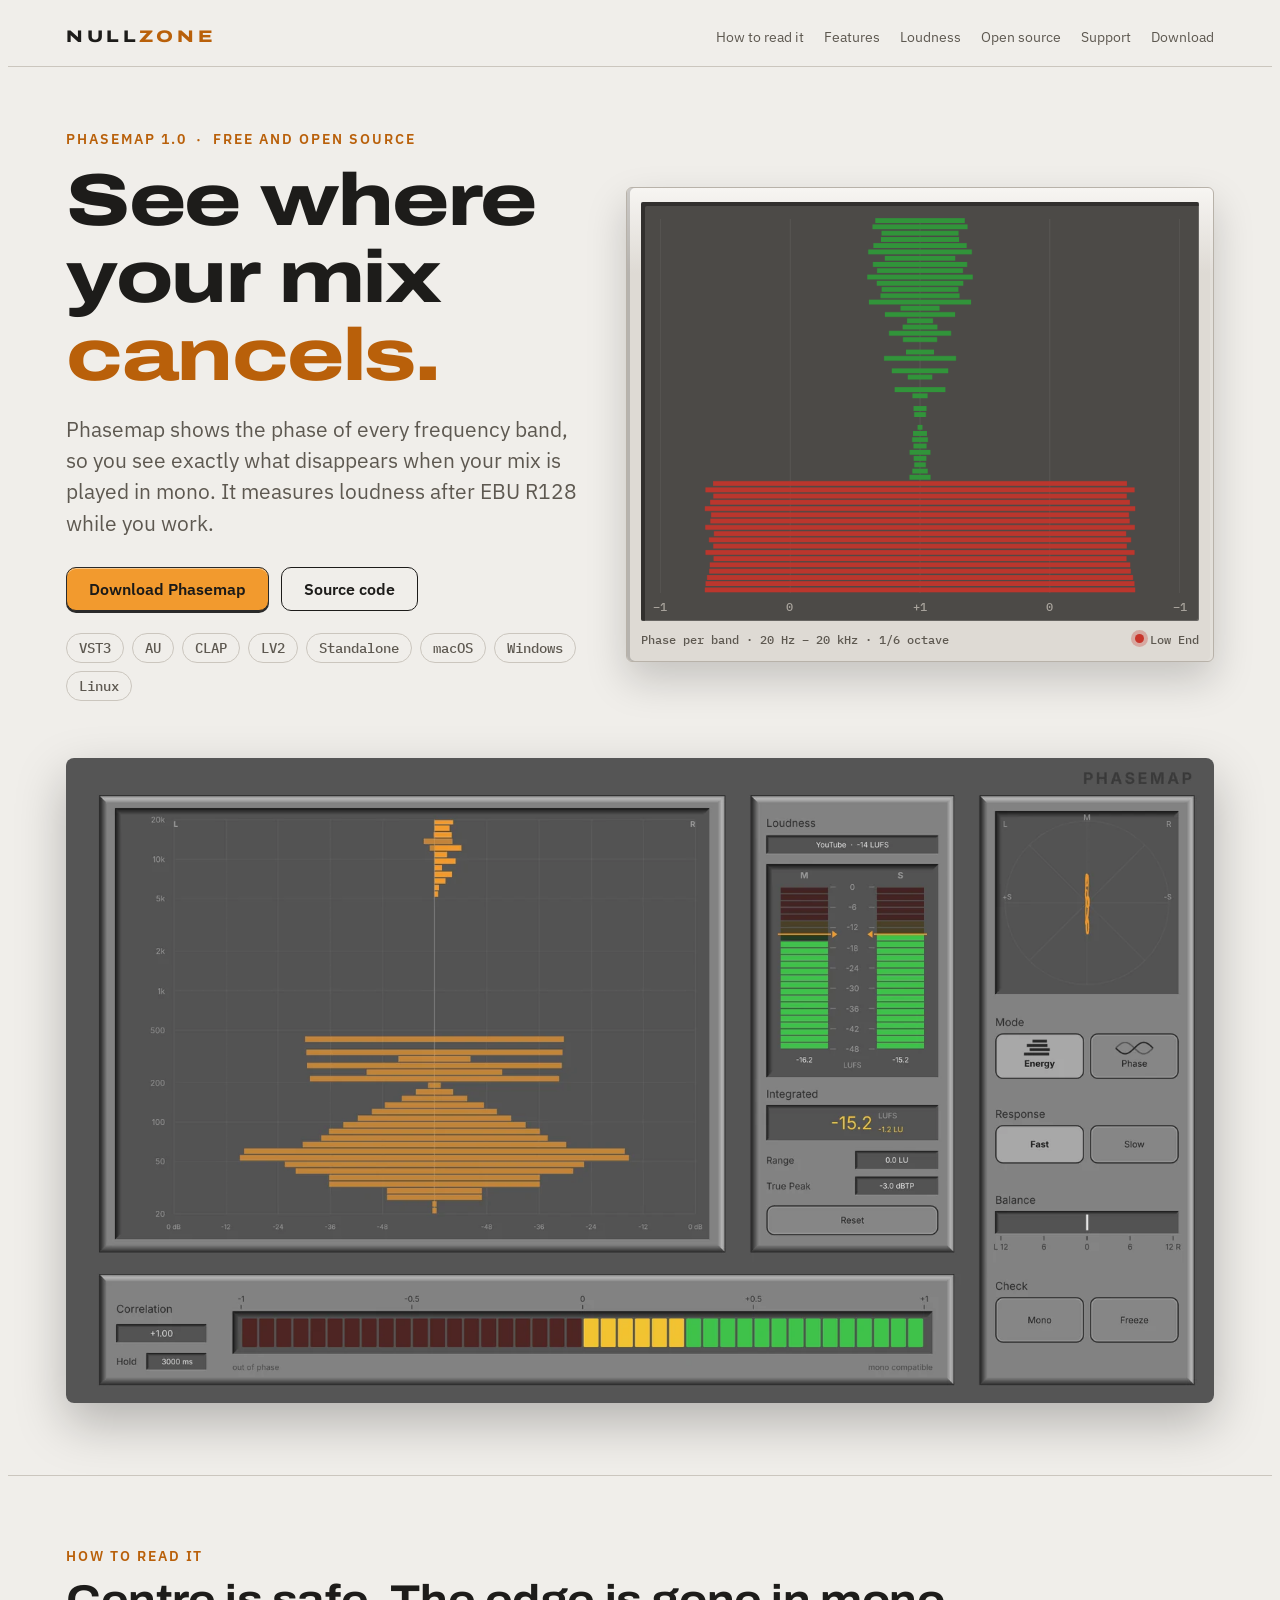
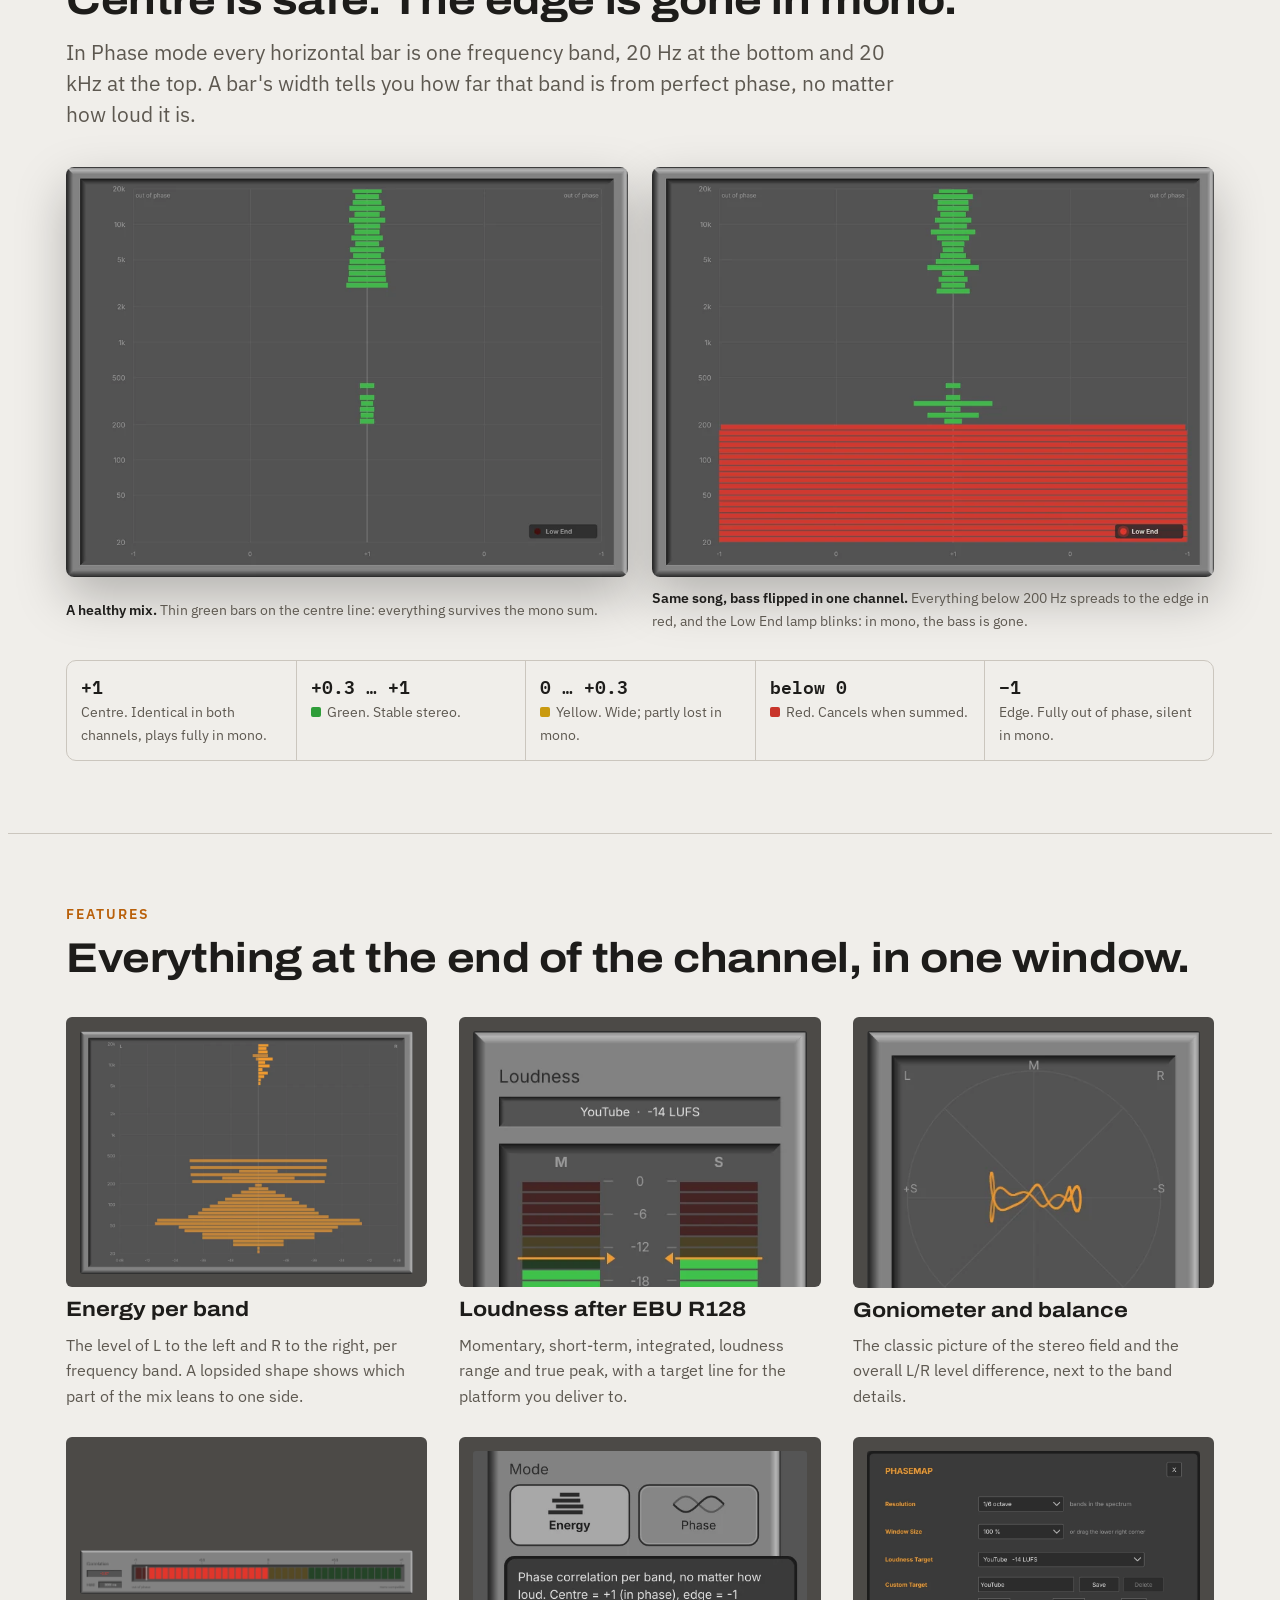
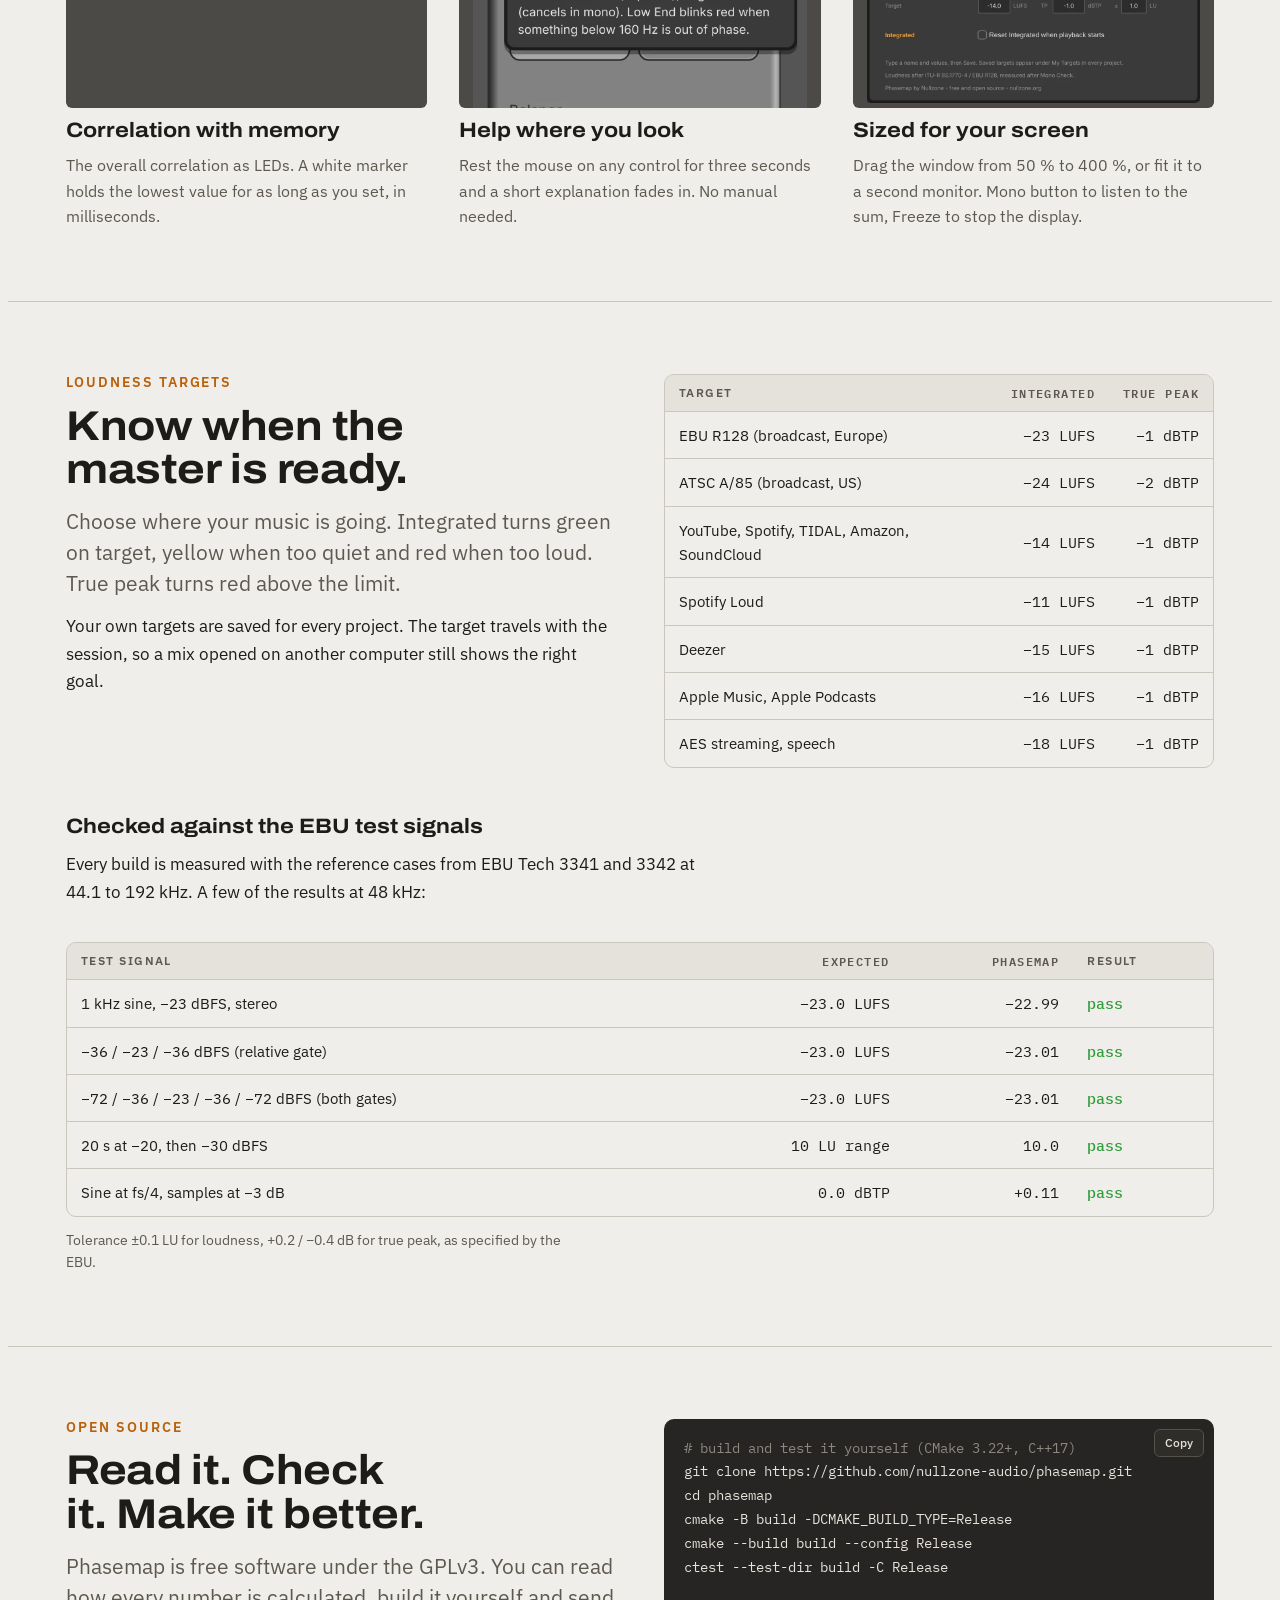
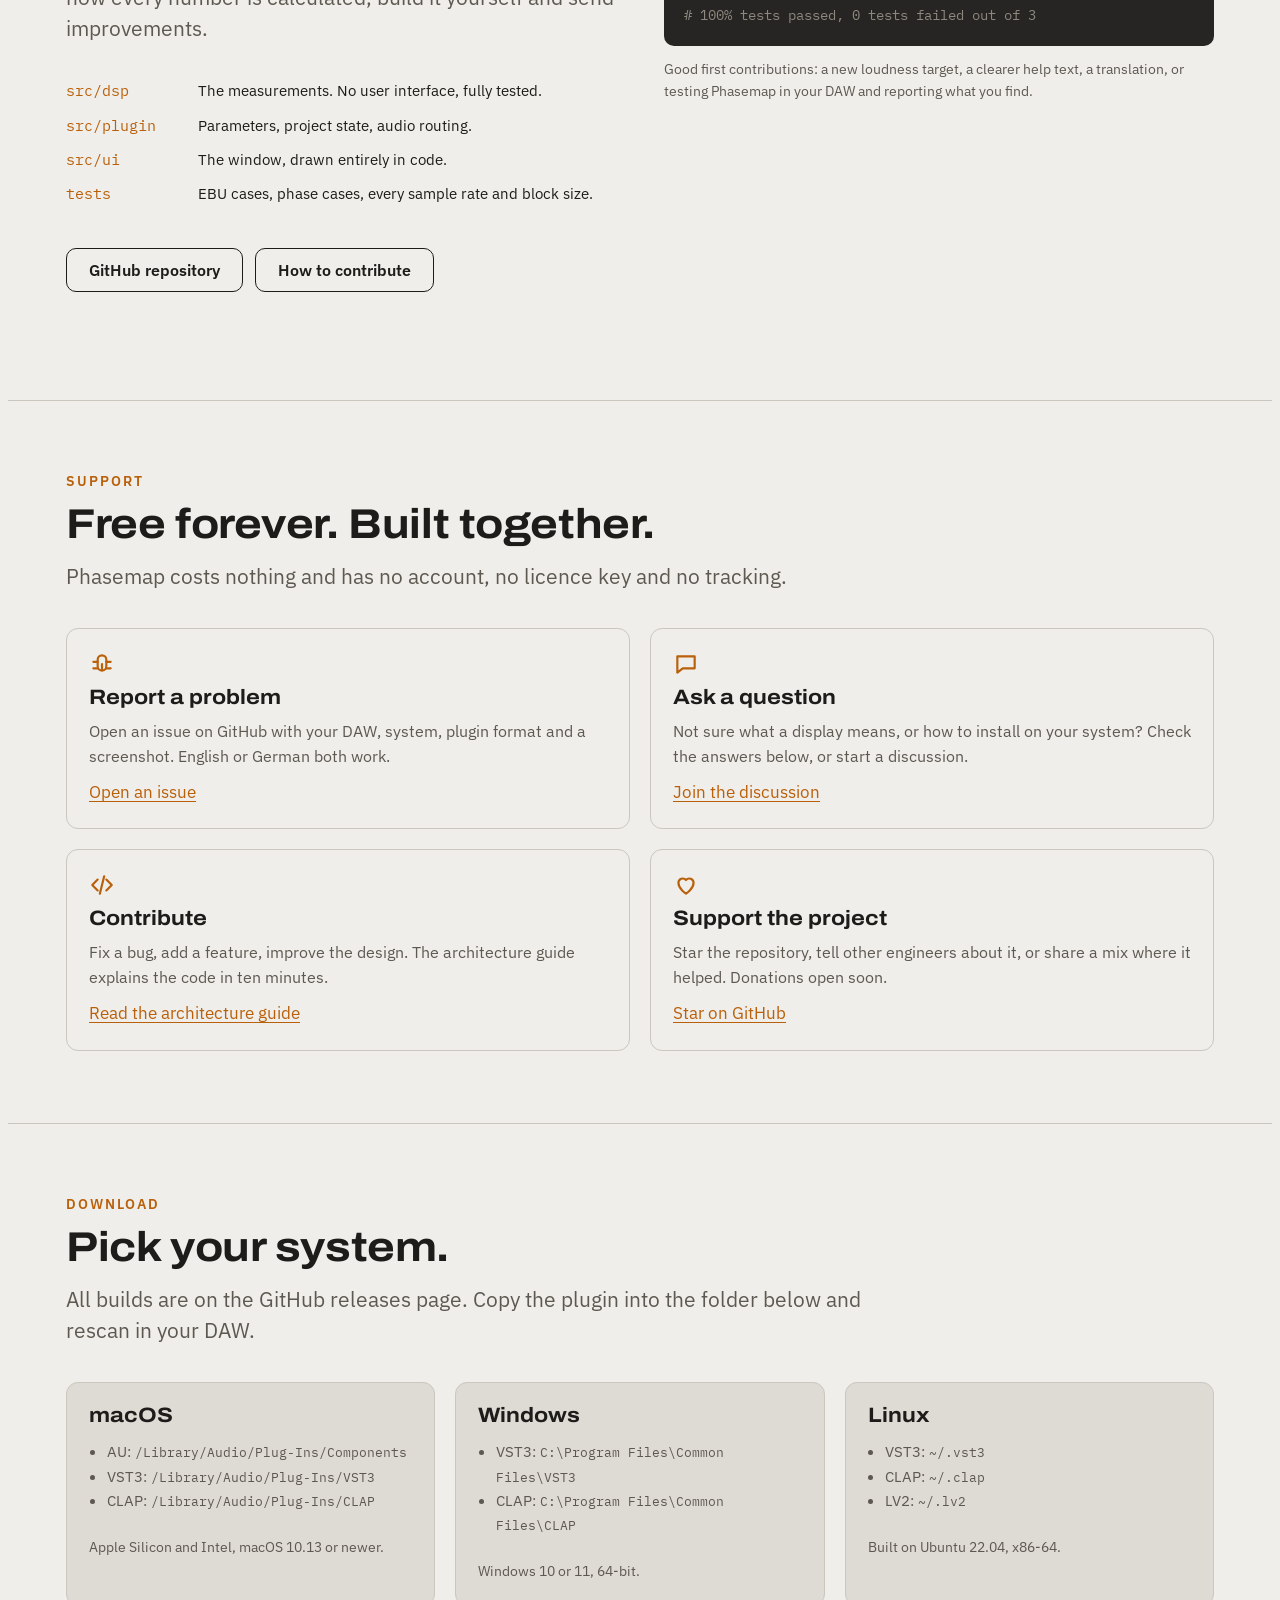
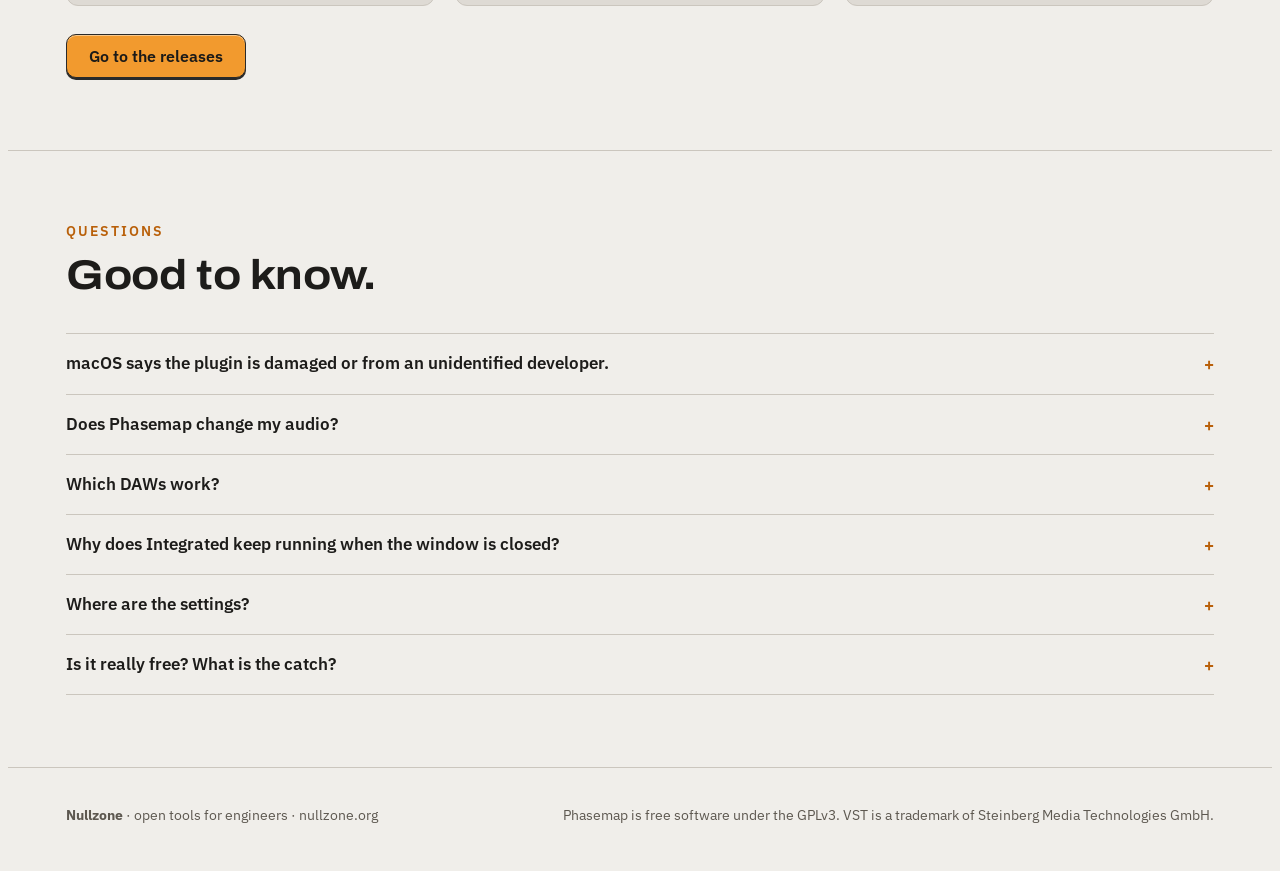
==== website/index.html @ c90d198e "Website, showcase images, docs Co-Authored-By: Claude Opus 5.5 <noreply@anthropic.com> Claude-Sessio" ====
<!doctype html>
<html lang="en">
<head>
<meta charset="utf-8">
<meta name="viewport" content="width=device-width, initial-scale=1, viewport-fit=cover">
<link rel="icon" href="images/favicon.svg" type="image/svg+xml">
<title>Nullzone Phasemap</title>
<meta name="claude:viewport-fit-sides" content="cover">
<meta name="description" content="Phasemap is a free, open-source stereo phase and loudness meter. See where your mix cancels in mono, frequency by frequency, and measure loudness after EBU R128.">
<link rel="preconnect" href="https://fonts.googleapis.com">
<link rel="preconnect" href="https://fonts.gstatic.com" crossorigin>
<link rel="stylesheet" href="https://fonts.googleapis.com/css2?family=Archivo:wdth,wght@112,500;112,700;125,800&family=IBM+Plex+Sans:wght@400;500;600&family=IBM+Plex+Mono:wght@400;500&display=swap">
<style>
/* Layout concept: a mixing-console strip. Grey hardware panels lit from the top right sit on a graphite
   desk; the orange of the meter is the only accent. Sections read like labelled console sections. */
:root {
  --desk: #f0eeea;          /* page */
  --panel: #dedad4;         /* raised surfaces */
  --panel-hi: #f7f5f2;
  --panel-lo: #b8b2a9;
  --inset: #4c4a47;         /* display glass */
  --ink: #1d1c1a;
  --muted: #5d5850;
  --line: #cbc6be;
  --accent: #b9600a;        /* meter orange, darkened for light backgrounds */
  --accent-soft: #f29a2e;
  --green: #2f9d39; --yellow: #c99a10; --red: #c8352b;
  --code-bg: #262523; --code-ink: #e7e2da;

  --display: "Archivo", "Helvetica Neue", Arial, sans-serif;
  --body: "IBM Plex Sans", "Helvetica Neue", Arial, sans-serif;
  --mono: "IBM Plex Mono", Menlo, Consolas, monospace;

  --step--1: 0.875rem; --step-0: 1.0625rem; --step-1: 1.3rem; --step-2: 1.75rem; --step-3: 2.6rem; --step-4: clamp(2.6rem, 6vw, 4.6rem);
  --gutter-l: max(16px, env(safe-area-inset-left, 0px));
  --gutter-r: max(16px, env(safe-area-inset-right, 0px));
}
@media (prefers-color-scheme: dark) { :root:not([data-theme="light"]) {
  --desk: #232220; --panel: #34322f; --panel-hi: #4a4743; --panel-lo: #1b1a18; --inset: #4f4d4a;
  --ink: #ece8e2; --muted: #a8a197; --line: #3f3c38; --accent: #f29a2e; --accent-soft: #f29a2e;
  --green: #3fc24a; --yellow: #f2c230; --red: #e0362c; --code-bg: #171615; --code-ink: #e7e2da;
  color-scheme: dark } }
:root[data-theme="dark"] {
  --desk: #232220; --panel: #34322f; --panel-hi: #4a4743; --panel-lo: #1b1a18; --inset: #4f4d4a;
  --ink: #ece8e2; --muted: #a8a197; --line: #3f3c38; --accent: #f29a2e; --accent-soft: #f29a2e;
  --green: #3fc24a; --yellow: #f2c230; --red: #e0362c; --code-bg: #171615; --code-ink: #e7e2da;
  color-scheme: dark }

* { box-sizing: border-box; }
body { background: var(--desk); color: var(--ink); font: 400 var(--step-0)/1.6 var(--body); }
img { max-width: 100%; height: auto; display: block; }
a { color: var(--accent); text-underline-offset: 3px; }
a:focus-visible, button:focus-visible { outline: 2px solid var(--accent-soft); outline-offset: 3px; border-radius: 4px; }
h1, h2, h3 { font-family: var(--display); text-wrap: balance; margin: 0; line-height: 1.05; }
h2 { font-size: var(--step-3); font-variation-settings: "wdth" 112; font-weight: 700; letter-spacing: -0.01em; }
h3 { font-size: var(--step-1); font-weight: 700; font-variation-settings: "wdth" 112; }
p { margin: 0; max-width: 65ch; }
code, pre, .mono { font-family: var(--mono); }
.wrap { max-width: 1180px; margin: 0 auto; padding-left: var(--gutter-l); padding-right: var(--gutter-r); }
.eyebrow { font: 600 var(--step--1)/1.2 var(--body); letter-spacing: 0.14em; text-transform: uppercase; color: var(--accent); }
.lede { font-size: var(--step-1); line-height: 1.5; color: var(--muted); }

/* header */
.top { border-bottom: 1px solid var(--line); }
.top .wrap { display: flex; align-items: center; gap: 24px; padding-block: 18px; flex-wrap: wrap; }
.logo { font: 800 1.05rem/1 var(--display); font-variation-settings: "wdth" 125; letter-spacing: 0.22em; color: var(--ink); text-decoration: none; }
.logo b { color: var(--accent); font-weight: 800; }
.nav { display: flex; gap: 20px; flex-wrap: wrap; margin-left: auto; font-size: var(--step--1); }
.nav a { color: var(--muted); text-decoration: none; }
.nav a:hover { color: var(--ink); }

/* hero */
.hero .intro { display: grid; grid-template-columns: minmax(0, 1fr) minmax(0, 1.15fr); gap: 48px; align-items: center; padding-block: 64px 40px; }
.hero h1 { font-size: var(--step-4); font-weight: 800; font-variation-settings: "wdth" 125; letter-spacing: -0.02em; margin: 14px 0 20px; }
.hero h1 em { font-style: normal; color: var(--accent); }
.actions { display: flex; gap: 12px; flex-wrap: wrap; margin-top: 28px; }
.btn { display: inline-flex; align-items: center; gap: 8px; padding: 13px 22px; border-radius: 10px; font: 600 1rem/1 var(--body); text-decoration: none; border: 1.5px solid var(--ink); color: var(--ink); background: transparent; cursor: pointer; }
.btn.primary { background: var(--accent-soft); border-color: #2a2a2a; color: #1b1a18;
  box-shadow: inset 0 1px 0 rgba(255,255,255,.45), 0 2px 0 #2a2a2a; }
.btn:hover { transform: translateY(-1px); }
.chips { display: flex; flex-wrap: wrap; gap: 8px; margin-top: 22px; padding: 0; list-style: none; }
.chips li { font: 500 var(--step--1)/1 var(--mono); border: 1px solid var(--line); border-radius: 999px; padding: 7px 12px; color: var(--muted); }

/* the instrument: hardware panel with an inset display (same look as the plugin) */
.panel { background: linear-gradient(180deg, var(--panel-hi), var(--panel) 18%); border: 1px solid var(--panel-lo); border-radius: 6px; padding: 14px;
  box-shadow: inset -3px 0 0 rgba(255,255,255,.12), inset 3px 0 0 rgba(0,0,0,.18), 0 18px 40px rgba(0,0,0,.18); }
.display { background: var(--inset); border-radius: 2px; box-shadow: inset 4px 4px 0 rgba(0,0,0,.35), inset -1px -1px 0 rgba(255,255,255,.15); position: relative; }
#phasefield { width: 100%; aspect-ratio: 4 / 3; display: block; }
.display .legend { position: absolute; left: 12px; right: 12px; bottom: 8px; display: flex; justify-content: space-between; font: 500 0.72rem/1 var(--mono); color: #a7a29b; }
.panel-caption { display: flex; justify-content: space-between; gap: 12px; margin-top: 10px; font: 500 0.78rem/1.3 var(--mono); color: var(--muted); flex-wrap: wrap; }
.lamp { display: inline-flex; align-items: center; gap: 6px; }
.lamp i { width: 9px; height: 9px; border-radius: 50%; background: #5a2622; display: inline-block; }
.lamp.on i { background: var(--red); box-shadow: 0 0 0 4px color-mix(in srgb, var(--red) 30%, transparent); }

/* sections */
section { padding-block: 72px; border-top: 1px solid var(--line); }
.section-head { display: grid; gap: 14px; margin-bottom: 36px; }
.shot { border-radius: 8px; box-shadow: 0 20px 50px rgba(0,0,0,.25); }
.fullshot { padding-bottom: 72px; }

.compare { display: grid; grid-template-columns: repeat(2, minmax(0, 1fr)); gap: 24px; }
.compare figure { margin: 0; display: grid; gap: 10px; }
figcaption { font-size: var(--step--1); color: var(--muted); }
figcaption b { color: var(--ink); font-weight: 600; }
.scale { display: grid; grid-template-columns: repeat(5, minmax(0, 1fr)); margin-top: 28px; border: 1px solid var(--line); border-radius: 10px; overflow: hidden; }
.scale div { padding: 14px; font-size: var(--step--1); color: var(--muted); border-left: 1px solid var(--line); min-width: 0; }
.scale div:first-child { border-left: none; }
.scale b { display: block; font: 600 1.15rem/1.2 var(--mono); color: var(--ink); margin-bottom: 4px; }
.sw { display: inline-block; width: 10px; height: 10px; border-radius: 2px; margin-right: 6px; vertical-align: 0; }

.features { display: grid; grid-template-columns: repeat(3, minmax(0, 1fr)); gap: 28px 32px; }
.feature { display: grid; gap: 12px; align-content: start; min-width: 0; }
.feature .media { background: var(--inset); border-radius: 6px; display: grid; place-items: center; padding: 14px; aspect-ratio: 4 / 3; overflow: hidden; }
.feature .media img { max-height: 100%; width: auto; border-radius: 3px; }
.feature p { color: var(--muted); font-size: 0.98rem; }

.split { display: grid; grid-template-columns: minmax(0, 1fr) minmax(0, 1fr); gap: 48px; align-items: start; }
.table-wrap { overflow-x: auto; border: 1px solid var(--line); border-radius: 10px; }
table { width: 100%; border-collapse: collapse; font-size: 0.95rem; }
th, td { text-align: left; padding: 11px 14px; border-top: 1px solid var(--line); }
td.num, th.num { white-space: nowrap; }
thead th { border-top: none; font: 600 0.75rem/1.2 var(--body); letter-spacing: 0.12em; text-transform: uppercase; color: var(--muted); background: color-mix(in srgb, var(--panel) 60%, transparent); }
td.num, th.num { text-align: right; font-family: var(--mono); font-variant-numeric: tabular-nums; }
.pass { color: var(--green); font-family: var(--mono); font-weight: 500; }
.note { font-size: var(--step--1); color: var(--muted); margin-top: 12px; }

pre.code { background: var(--code-bg); color: var(--code-ink); border-radius: 10px; padding: 18px 20px; overflow-x: auto; font-size: 0.88rem; line-height: 1.7; margin: 0; }
pre.code .c { color: #8d877e; }
.codeblock { position: relative; }
.copy { position: absolute; top: 10px; right: 10px; font: 500 0.75rem/1 var(--body); padding: 7px 10px; border-radius: 6px; border: 1px solid #55514b; background: #2f2d2a; color: #e7e2da; cursor: pointer; }
.tree { display: grid; gap: 10px; margin-top: 20px; }
.tree div { display: grid; grid-template-columns: 7.5rem minmax(0, 1fr); gap: 12px; font-size: 0.95rem; }
.tree code { color: var(--accent); }

.cards { display: grid; grid-template-columns: repeat(2, minmax(0, 1fr)); gap: 20px; }
.card { border: 1px solid var(--line); border-radius: 12px; padding: 22px; display: grid; gap: 10px; align-content: start; min-width: 0; }
.card p { color: var(--muted); font-size: 0.98rem; }
.card svg { width: 26px; height: 26px; stroke: var(--accent); fill: none; stroke-width: 2; stroke-linecap: round; stroke-linejoin: round; }

.downloads { display: grid; grid-template-columns: repeat(3, minmax(0, 1fr)); gap: 20px; }
.os { background: var(--panel); border: 1px solid var(--line); border-radius: 12px; padding: 22px; display: grid; gap: 12px; align-content: start; min-width: 0; }
.os ul { margin: 0; padding-left: 1.1rem; color: var(--muted); font-size: 0.95rem; }
.os code { font-size: 0.82rem; overflow-wrap: anywhere; }

details { border-top: 1px solid var(--line); padding-block: 16px; }
details:last-of-type { border-bottom: 1px solid var(--line); }
summary { cursor: pointer; font-weight: 600; list-style: none; display: flex; justify-content: space-between; gap: 16px; }
summary::after { content: "+"; font-family: var(--mono); color: var(--accent); }
details[open] summary::after { content: "–"; }
details p, details .codeblock { margin-top: 12px; color: var(--muted); }

footer { border-top: 1px solid var(--line); padding-block: 36px; font-size: var(--step--1); color: var(--muted); }
footer .wrap { display: flex; gap: 24px; flex-wrap: wrap; justify-content: space-between; }

@media (max-width: 900px) {
  .hero .intro, .split { grid-template-columns: minmax(0, 1fr); }
  .features, .downloads { grid-template-columns: minmax(0, 1fr); }
  .compare, .cards { grid-template-columns: minmax(0, 1fr); }
  .scale { grid-template-columns: repeat(2, minmax(0, 1fr)); }
  .scale div { border-left: none; border-top: 1px solid var(--line); }
  .nav { margin-left: 0; }
}
@media (prefers-reduced-motion: reduce) { .btn:hover { transform: none; } }
</style>

<header class="top">
  <div class="wrap">
    <a class="logo" href="#top">NULL<b>ZONE</b></a>
    <nav class="nav" aria-label="Main">
      <a href="#read">How to read it</a>
      <a href="#features">Features</a>
      <a href="#loudness">Loudness</a>
      <a href="#open-source">Open source</a>
      <a href="#support">Support</a>
      <a href="#download">Download</a>
    </nav>
  </div>
</header>

<main id="top">
  <div class="hero">
    <div class="wrap intro">
      <div>
        <div class="eyebrow">Phasemap 1.0 &nbsp;·&nbsp; free and open source</div>
        <h1>See where your mix <em>cancels.</em></h1>
        <p class="lede">Phasemap shows the phase of every frequency band, so you see exactly what disappears when your mix is played in mono. It measures loudness after EBU R128 while you work.</p>
        <div class="actions">
          <a class="btn primary" href="#download">Download Phasemap</a>
          <a class="btn" href="https://github.com/nullzone-audio/phasemap" target="_blank" rel="noopener">Source code</a>
        </div>
        <ul class="chips" aria-label="Formats and systems">
          <li>VST3</li><li>AU</li><li>CLAP</li><li>LV2</li><li>Standalone</li><li>macOS</li><li>Windows</li><li>Linux</li>
        </ul>
      </div>

      <div class="panel" aria-label="Animated example of the phase display">
        <div class="display">
          <canvas id="phasefield" width="800" height="600" role="img" aria-label="Frequency bands from 20 Hz to 20 kHz. Most are green and in phase; the low end now and then turns red when it cancels."></canvas>
          <div class="legend" aria-hidden="true"><span>−1</span><span>0</span><span>+1</span><span>0</span><span>−1</span></div>
        </div>
        <div class="panel-caption">
          <span>Phase per band · 20 Hz – 20 kHz · 1/6 octave</span>
          <span class="lamp" id="lamp"><i></i>Low End</span>
        </div>
      </div>
    </div>
    <div class="wrap fullshot">
      <img class="shot" src="images/phasemap-energy.webp" width="1600" height="900" alt="The Phasemap window: spectrum display, loudness column, correlation meter, goniometer and switches.">
    </div>
  </div>

  <section id="read">
    <div class="wrap">
      <div class="section-head">
        <div class="eyebrow">How to read it</div>
        <h2>Centre is safe. The edge is gone in mono.</h2>
        <p class="lede">In Phase mode every horizontal bar is one frequency band, 20 Hz at the bottom and 20 kHz at the top. A bar's width tells you how far that band is from perfect phase, no matter how loud it is.</p>
      </div>
      <div class="compare">
        <figure>
          <img class="shot" src="images/phase-clean.webp" width="900" height="658" alt="Phase display of a clean mix: thin green bars along the centre line.">
          <figcaption><b>A healthy mix.</b> Thin green bars on the centre line: everything survives the mono sum.</figcaption>
        </figure>
        <figure>
          <img class="shot" src="images/phase-problem.webp" width="900" height="658" alt="Phase display with wide red bars below 200 Hz and the Low End lamp lit.">
          <figcaption><b>Same song, bass flipped in one channel.</b> Everything below 200 Hz spreads to the edge in red, and the Low End lamp blinks: in mono, the bass is gone.</figcaption>
        </figure>
      </div>
      <div class="scale" role="list" aria-label="What the bar width means">
        <div role="listitem"><b>+1</b>Centre. Identical in both channels, plays fully in mono.</div>
        <div role="listitem"><b>+0.3 … +1</b><span class="sw" style="background:var(--green)"></span>Green. Stable stereo.</div>
        <div role="listitem"><b>0 … +0.3</b><span class="sw" style="background:var(--yellow)"></span>Yellow. Wide; partly lost in mono.</div>
        <div role="listitem"><b>below 0</b><span class="sw" style="background:var(--red)"></span>Red. Cancels when summed.</div>
        <div role="listitem"><b>−1</b>Edge. Fully out of phase, silent in mono.</div>
      </div>
    </div>
  </section>

  <section id="features">
    <div class="wrap">
      <div class="section-head">
        <div class="eyebrow">Features</div>
        <h2>Everything at the end of the channel, in one window.</h2>
      </div>
      <div class="features">
        <div class="feature">
          <div class="media"><img src="images/energy-spectrum.webp" width="900" height="658" alt="Energy mode: orange bars to the left and right of the centre per band."></div>
          <h3>Energy per band</h3>
          <p>The level of L to the left and R to the right, per frequency band. A lopsided shape shows which part of the mix leans to one side.</p>
        </div>
        <div class="feature">
          <div class="media"><img src="images/loudness.webp" width="426" height="957" alt="Loudness column with Momentary and Short-term bars, Integrated, Range and True Peak."></div>
          <h3>Loudness after EBU R128</h3>
          <p>Momentary, short-term, integrated, loudness range and true peak, with a target line for the platform you deliver to.</p>
        </div>
        <div class="feature">
          <div class="media"><img src="images/goniometer.webp" width="450" height="439" alt="Goniometer showing a wide horizontal trace when the bass is out of phase."></div>
          <h3>Goniometer and balance</h3>
          <p>The classic picture of the stereo field and the overall L/R level difference, next to the band details.</p>
        </div>
        <div class="feature">
          <div class="media"><img src="images/correlation.webp" width="1400" height="182" alt="Correlation meter as a row of LEDs with a white marker at the lowest value."></div>
          <h3>Correlation with memory</h3>
          <p>The overall correlation as LEDs. A white marker holds the lowest value for as long as you set, in milliseconds.</p>
        </div>
        <div class="feature">
          <div class="media"><img src="images/hover-tip.webp" width="513" height="412" alt="An explanation box below the Phase button."></div>
          <h3>Help where you look</h3>
          <p>Rest the mouse on any control for three seconds and a short explanation fades in. No manual needed.</p>
        </div>
        <div class="feature">
          <div class="media"><img src="images/settings.webp" width="990" height="750" alt="Settings panel with resolution, window size and loudness targets."></div>
          <h3>Sized for your screen</h3>
          <p>Drag the window from 50 % to 400 %, or fit it to a second monitor. Mono button to listen to the sum, Freeze to stop the display.</p>
        </div>
      </div>
    </div>
  </section>

  <section id="loudness">
    <div class="wrap split">
      <div class="section-head">
        <div class="eyebrow">Loudness targets</div>
        <h2>Know when the master is ready.</h2>
        <p class="lede">Choose where your music is going. Integrated turns green on target, yellow when too quiet and red when too loud. True peak turns red above the limit.</p>
        <p>Your own targets are saved for every project. The target travels with the session, so a mix opened on another computer still shows the right goal.</p>
      </div>
      <div class="table-wrap">
        <table>
          <thead><tr><th>Target</th><th class="num">Integrated</th><th class="num">True peak</th></tr></thead>
          <tbody>
            <tr><td>EBU R128 (broadcast, Europe)</td><td class="num">−23 LUFS</td><td class="num">−1 dBTP</td></tr>
            <tr><td>ATSC A/85 (broadcast, US)</td><td class="num">−24 LUFS</td><td class="num">−2 dBTP</td></tr>
            <tr><td>YouTube, Spotify, TIDAL, Amazon, SoundCloud</td><td class="num">−14 LUFS</td><td class="num">−1 dBTP</td></tr>
            <tr><td>Spotify Loud</td><td class="num">−11 LUFS</td><td class="num">−1 dBTP</td></tr>
            <tr><td>Deezer</td><td class="num">−15 LUFS</td><td class="num">−1 dBTP</td></tr>
            <tr><td>Apple Music, Apple Podcasts</td><td class="num">−16 LUFS</td><td class="num">−1 dBTP</td></tr>
            <tr><td>AES streaming, speech</td><td class="num">−18 LUFS</td><td class="num">−1 dBTP</td></tr>
          </tbody>
        </table>
      </div>
    </div>

    <div class="wrap" style="margin-top:48px">
      <div class="section-head">
        <h3>Checked against the EBU test signals</h3>
        <p>Every build is measured with the reference cases from EBU Tech 3341 and 3342 at 44.1 to 192 kHz. A few of the results at 48 kHz:</p>
      </div>
      <div class="table-wrap">
        <table>
          <thead><tr><th>Test signal</th><th class="num">Expected</th><th class="num">Phasemap</th><th>Result</th></tr></thead>
          <tbody>
            <tr><td>1 kHz sine, −23 dBFS, stereo</td><td class="num">−23.0 LUFS</td><td class="num">−22.99</td><td class="pass">pass</td></tr>
            <tr><td>−36 / −23 / −36 dBFS (relative gate)</td><td class="num">−23.0 LUFS</td><td class="num">−23.01</td><td class="pass">pass</td></tr>
            <tr><td>−72 / −36 / −23 / −36 / −72 dBFS (both gates)</td><td class="num">−23.0 LUFS</td><td class="num">−23.01</td><td class="pass">pass</td></tr>
            <tr><td>20 s at −20, then −30 dBFS</td><td class="num">10 LU range</td><td class="num">10.0</td><td class="pass">pass</td></tr>
            <tr><td>Sine at fs/4, samples at −3 dB</td><td class="num">0.0 dBTP</td><td class="num">+0.11</td><td class="pass">pass</td></tr>
          </tbody>
        </table>
      </div>
      <p class="note">Tolerance ±0.1 LU for loudness, +0.2 / −0.4 dB for true peak, as specified by the EBU.</p>
    </div>
  </section>

  <section id="open-source">
    <div class="wrap split">
      <div class="section-head">
        <div class="eyebrow">Open source</div>
        <h2>Read it. Check it. Make it better.</h2>
        <p class="lede">Phasemap is free software under the GPLv3. You can read how every number is calculated, build it yourself and send improvements.</p>
        <div class="tree">
          <div><code>src/dsp</code><span>The measurements. No user interface, fully tested.</span></div>
          <div><code>src/plugin</code><span>Parameters, project state, audio routing.</span></div>
          <div><code>src/ui</code><span>The window, drawn entirely in code.</span></div>
          <div><code>tests</code><span>EBU cases, phase cases, every sample rate and block size.</span></div>
        </div>
        <div class="actions">
          <a class="btn" href="https://github.com/nullzone-audio/phasemap" target="_blank" rel="noopener">GitHub repository</a>
          <a class="btn" href="https://github.com/nullzone-audio/phasemap/blob/main/CONTRIBUTING.md" target="_blank" rel="noopener">How to contribute</a>
        </div>
      </div>
      <div>
        <div class="codeblock">
<pre class="code" id="build-cmds"><span class="c"># build and test it yourself (CMake 3.22+, C++17)</span>
git clone https://github.com/nullzone-audio/phasemap.git
cd phasemap
cmake -B build -DCMAKE_BUILD_TYPE=Release
cmake --build build --config Release
ctest --test-dir build -C Release

<span class="c"># 100% tests passed, 0 tests failed out of 3</span></pre>
          <button class="copy" type="button" data-copy="build-cmds">Copy</button>
        </div>
        <p class="note">Good first contributions: a new loudness target, a clearer help text, a translation, or testing Phasemap in your DAW and reporting what you find.</p>
      </div>
    </div>
  </section>

  <section id="support">
    <div class="wrap">
      <div class="section-head">
        <div class="eyebrow">Support</div>
        <h2>Free forever. Built together.</h2>
        <p class="lede">Phasemap costs nothing and has no account, no licence key and no tracking.</p>
      </div>
      <div class="cards">
        <div class="card">
          <svg viewBox="0 0 24 24" aria-hidden="true"><path d="M8 8a4 4 0 0 1 8 0v6a4 4 0 0 1-8 0z"/><path d="M12 12v6M4 10h4M16 10h4M4 16h4M16 16h4"/></svg>
          <h3>Report a problem</h3>
          <p>Open an issue on GitHub with your DAW, system, plugin format and a screenshot. English or German both work.</p>
          <a href="https://github.com/nullzone-audio/phasemap/issues" target="_blank" rel="noopener">Open an issue</a>
        </div>
        <div class="card">
          <svg viewBox="0 0 24 24" aria-hidden="true"><path d="M4 5h16v11H9l-5 4z"/></svg>
          <h3>Ask a question</h3>
          <p>Not sure what a display means, or how to install on your system? Check the answers below, or start a discussion.</p>
          <a href="https://github.com/nullzone-audio/phasemap/discussions" target="_blank" rel="noopener">Join the discussion</a>
        </div>
        <div class="card">
          <svg viewBox="0 0 24 24" aria-hidden="true"><path d="M8 7l-5 5 5 5M16 7l5 5-5 5M14 4l-4 16"/></svg>
          <h3>Contribute</h3>
          <p>Fix a bug, add a feature, improve the design. The architecture guide explains the code in ten minutes.</p>
          <a href="https://github.com/nullzone-audio/phasemap/blob/main/docs/ARCHITECTURE.md" target="_blank" rel="noopener">Read the architecture guide</a>
        </div>
        <div class="card">
          <svg viewBox="0 0 24 24" aria-hidden="true"><path d="M12 20s-7-4.4-7-10a4 4 0 0 1 7-2.6A4 4 0 0 1 19 10c0 5.6-7 10-7 10z"/></svg>
          <h3>Support the project</h3>
          <p>Star the repository, tell other engineers about it, or share a mix where it helped. Donations open soon.</p>
          <a href="https://github.com/nullzone-audio/phasemap" target="_blank" rel="noopener">Star on GitHub</a>
        </div>
      </div>
    </div>
  </section>

  <section id="download">
    <div class="wrap">
      <div class="section-head">
        <div class="eyebrow">Download</div>
        <h2>Pick your system.</h2>
        <p class="lede">All builds are on the GitHub releases page. Copy the plugin into the folder below and rescan in your DAW.</p>
      </div>
      <div class="downloads">
        <div class="os">
          <h3>macOS</h3>
          <ul><li>AU: <code>/Library/Audio/Plug-Ins/Components</code></li><li>VST3: <code>/Library/Audio/Plug-Ins/VST3</code></li><li>CLAP: <code>/Library/Audio/Plug-Ins/CLAP</code></li></ul>
          <p class="note">Apple Silicon and Intel, macOS 10.13 or newer.</p>
        </div>
        <div class="os">
          <h3>Windows</h3>
          <ul><li>VST3: <code>C:\Program Files\Common Files\VST3</code></li><li>CLAP: <code>C:\Program Files\Common Files\CLAP</code></li></ul>
          <p class="note">Windows 10 or 11, 64-bit.</p>
        </div>
        <div class="os">
          <h3>Linux</h3>
          <ul><li>VST3: <code>~/.vst3</code></li><li>CLAP: <code>~/.clap</code></li><li>LV2: <code>~/.lv2</code></li></ul>
          <p class="note">Built on Ubuntu 22.04, x86-64.</p>
        </div>
      </div>
      <div class="actions"><a class="btn primary" href="https://github.com/nullzone-audio/phasemap/releases" target="_blank" rel="noopener">Go to the releases</a></div>
    </div>
  </section>

  <section id="faq">
    <div class="wrap">
      <div class="section-head">
        <div class="eyebrow">Questions</div>
        <h2>Good to know.</h2>
      </div>
      <details>
        <summary>macOS says the plugin is damaged or from an unidentified developer.</summary>
        <p>The builds are not yet signed with an Apple developer certificate. After copying, run this once in Terminal (adjust the path for VST3 or CLAP):</p>
        <div class="codeblock">
<pre class="code" id="xattr-cmd">sudo xattr -dr com.apple.quarantine /Library/Audio/Plug-Ins/Components/Phasemap.component</pre>
          <button class="copy" type="button" data-copy="xattr-cmd">Copy</button>
        </div>
      </details>
      <details>
        <summary>Does Phasemap change my audio?</summary>
        <p>No. Audio passes through bit for bit, with no latency. Only the Mono button changes what you hear, by summing L and R for as long as it is on.</p>
      </details>
      <details>
        <summary>Which DAWs work?</summary>
        <p>Any host that loads VST3, AU, CLAP or LV2: Logic Pro, Ableton Live, Cubase, Reaper, Bitwig, Studio One, FL Studio, DaVinci Resolve (Fairlight, VST3) and more, on mono and stereo tracks at any sample rate. Pro Tools needs the AAX format, which Phasemap does not offer yet.</p>
      </details>
      <details>
        <summary>Why does Integrated keep running when the window is closed?</summary>
        <p>Loudness is measured in the audio engine, so a whole song or episode is measured even if you never open the window. Press Reset, or turn on "Reset Integrated when playback starts" in the settings.</p>
      </details>
      <details>
        <summary>Where are the settings?</summary>
        <p>Click the word PHASEMAP in the top right corner of the plugin: band resolution, window size, loudness targets and your own saved targets.</p>
      </details>
      <details>
        <summary>Is it really free? What is the catch?</summary>
        <p>There is none. Phasemap is GPLv3 open source and will stay free. Nullzone is a small open project; if it helps you, the best payment is a bug report, a contribution or telling a friend.</p>
      </details>
    </div>
  </section>
</main>

<footer>
  <div class="wrap">
    <span><b>Nullzone</b> · open tools for engineers · nullzone.org</span>
    <span>Phasemap is free software under the GPLv3. VST is a trademark of Steinberg Media Technologies GmbH.</span>
  </div>
</footer>

<script>
(() => {
  // Copy buttons: copy the text of the referenced code block
  document.querySelectorAll(".copy").forEach(button => {
    button.addEventListener("click", () => {
      const source = document.getElementById(button.dataset.copy);
      const text = source.innerText.split("\n").filter(l => !l.trim().startsWith("#")).join("\n").trim();
      const done = () => { button.textContent = "Copied"; setTimeout(() => (button.textContent = "Copy"), 1600); };
      const fallback = () => { const r = document.createRange(); r.selectNodeContents(source); const s = getSelection(); s.removeAllRanges(); s.addRange(r); button.textContent = "Selected"; };
      try { navigator.clipboard.writeText(text).then(done, fallback); } catch (e) { fallback(); }
    });
  });

  // The phase field: a calm imitation of the plugin's Phase mode.
  const canvas = document.getElementById("phasefield");
  const lamp = document.getElementById("lamp");
  if (!canvas) return;
  const ctx = canvas.getContext("2d");
  const reduced = matchMedia("(prefers-reduced-motion: reduce)").matches;
  const bandsPerOctave = 6, low = 20, high = 20000;
  const bands = [];
  for (let i = 0; i < Math.ceil(Math.log2(high / low) * bandsPerOctave); i++) {
    const centre = low * Math.pow(2, (i + 0.5) / bandsPerOctave);
    bands.push({ centre, seed: Math.sin(i * 12.9898) * 43758.5453 % 1, audible: centre < 400 || centre > 2500 || i % 3 !== 0 });
  }
  const colour = c => c < 0 ? getComputedStyle(document.documentElement).getPropertyValue("--red").trim()
                     : c < 0.3 ? getComputedStyle(document.documentElement).getPropertyValue("--yellow").trim()
                     : getComputedStyle(document.documentElement).getPropertyValue("--green").trim();

  function correlationAt(band, t) {
    // most bands sit close to +1; highs breathe a little; the low end drops out of phase every few seconds
    const wobble = 0.08 * Math.sin(t * 0.9 + band.seed * 20) + 0.05 * Math.sin(t * 2.3 + band.seed * 7);
    let c = band.centre > 4000 ? 0.62 + wobble : band.centre > 800 ? 0.82 + wobble : 0.95 + wobble * 0.3;
    const cycle = (t % 9) / 9;                                  // a nine-second story
    const trouble = Math.max(0, Math.sin(Math.PI * Math.min(1, Math.max(0, (cycle - 0.45) / 0.35))));
    if (band.centre < 160) c = c - trouble * 1.8;
    return Math.max(-1, Math.min(1, c));
  }

  function draw(t) {
    const w = canvas.width, h = canvas.height, top = 24, bottom = h - 40, cx = w / 2, half = w / 2 - 28;
    ctx.clearRect(0, 0, w, h);
    ctx.strokeStyle = "rgba(255,255,255,0.10)"; ctx.lineWidth = 1;
    [-1, -0.5, 0, 0.5, 1].forEach(p => { ctx.beginPath(); ctx.moveTo(cx + p * half, top); ctx.lineTo(cx + p * half, bottom); ctx.stroke(); });
    let alarm = false;
    const yOf = hz => bottom - (Math.log10(hz) - Math.log10(low)) / 3 * (bottom - top);
    bands.forEach(b => {
      if (!b.audible) return;
      const y0 = yOf(b.centre * Math.pow(2, 0.5 / bandsPerOctave)), y1 = yOf(b.centre / Math.pow(2, 0.5 / bandsPerOctave));
      const c = correlationAt(b, t), width = (1 - c) / 2 * half;
      ctx.globalAlpha = 0.9; ctx.fillStyle = colour(c);
      ctx.fillRect(cx - width, y0 + 1, Math.max(2, width * 2), Math.max(2, y1 - y0 - 2));
      if (b.centre < 160 && c < 0) alarm = true;
    });
    ctx.globalAlpha = 1;
    lamp.classList.toggle("on", alarm && (reduced || Math.floor(t * 2.5) % 2 === 0));
  }

  if (reduced) { draw(6.1); return; }   // a still frame that shows the Low End warning
  let start = null;
  const frame = now => { if (start === null) start = now; draw((now - start) / 1000 + 1); requestAnimationFrame(frame); };
  draw(1);
  requestAnimationFrame(frame);
})();
</script>

</html>
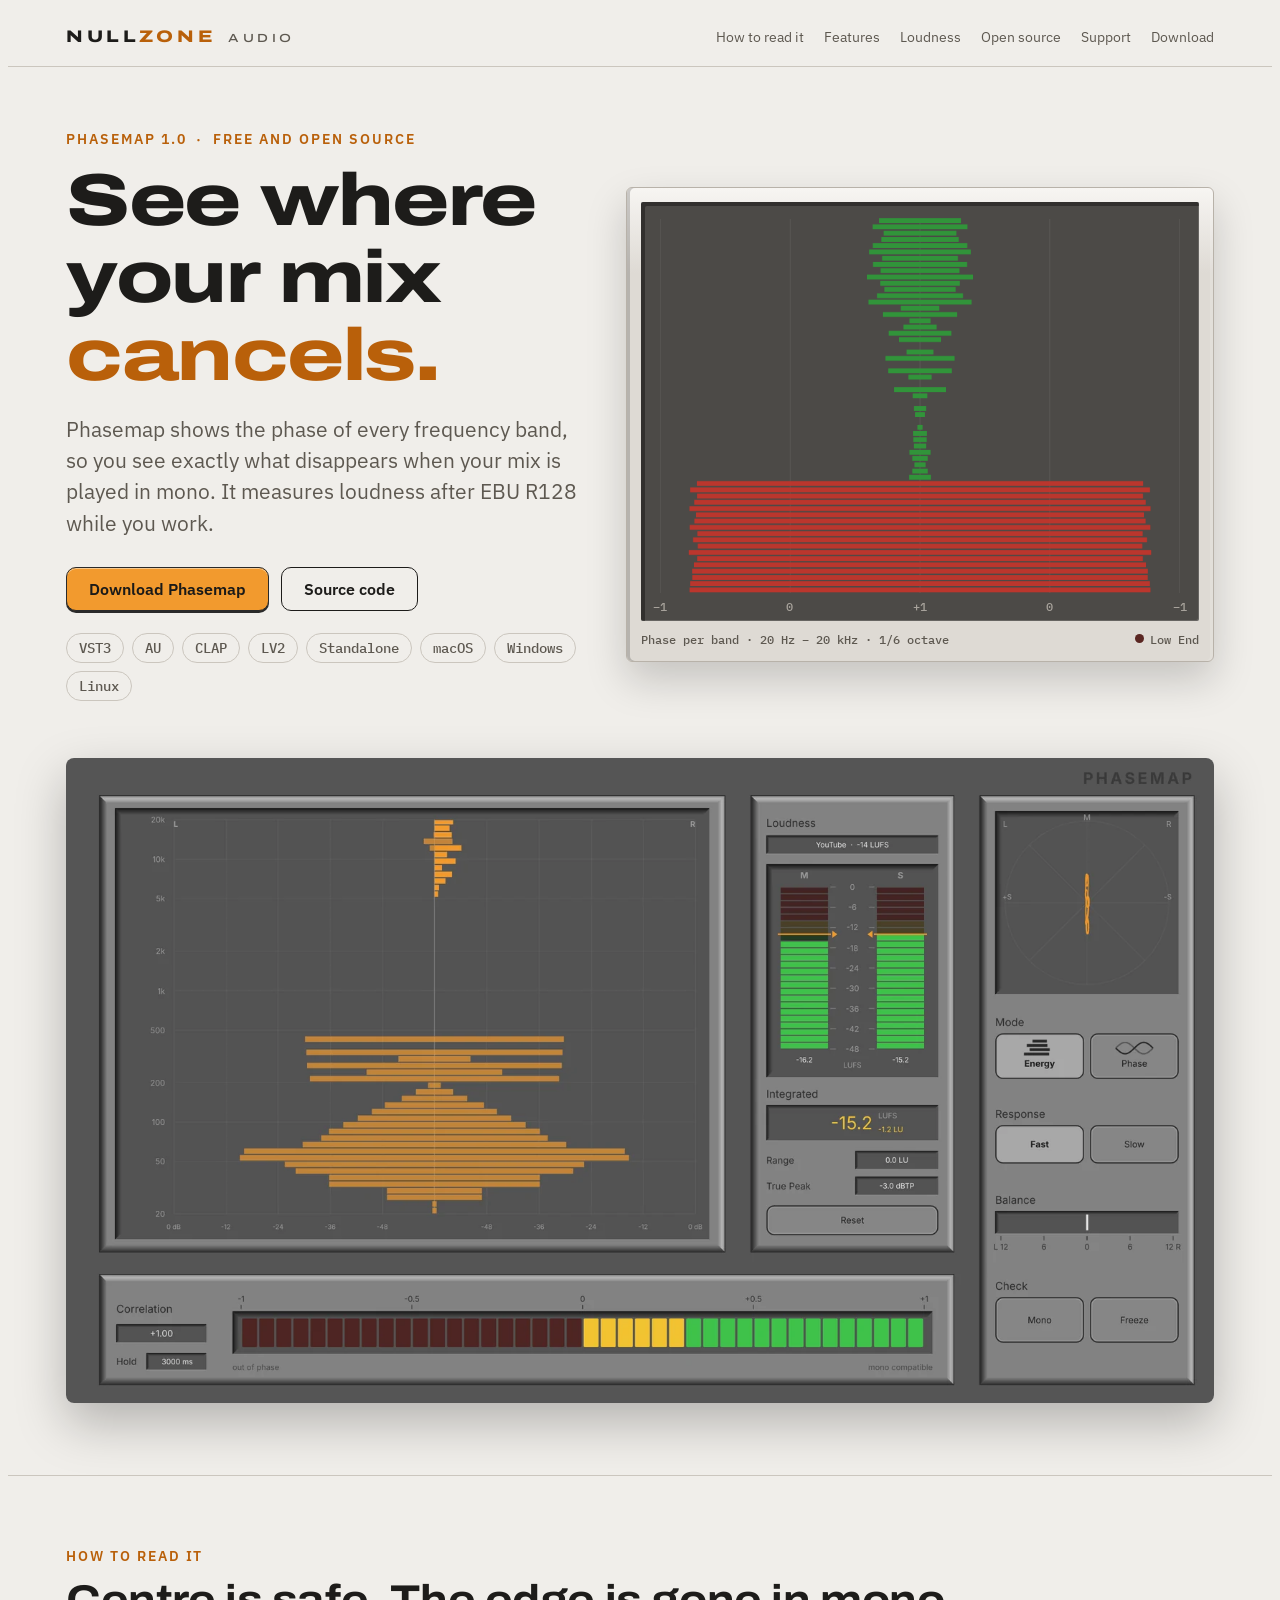
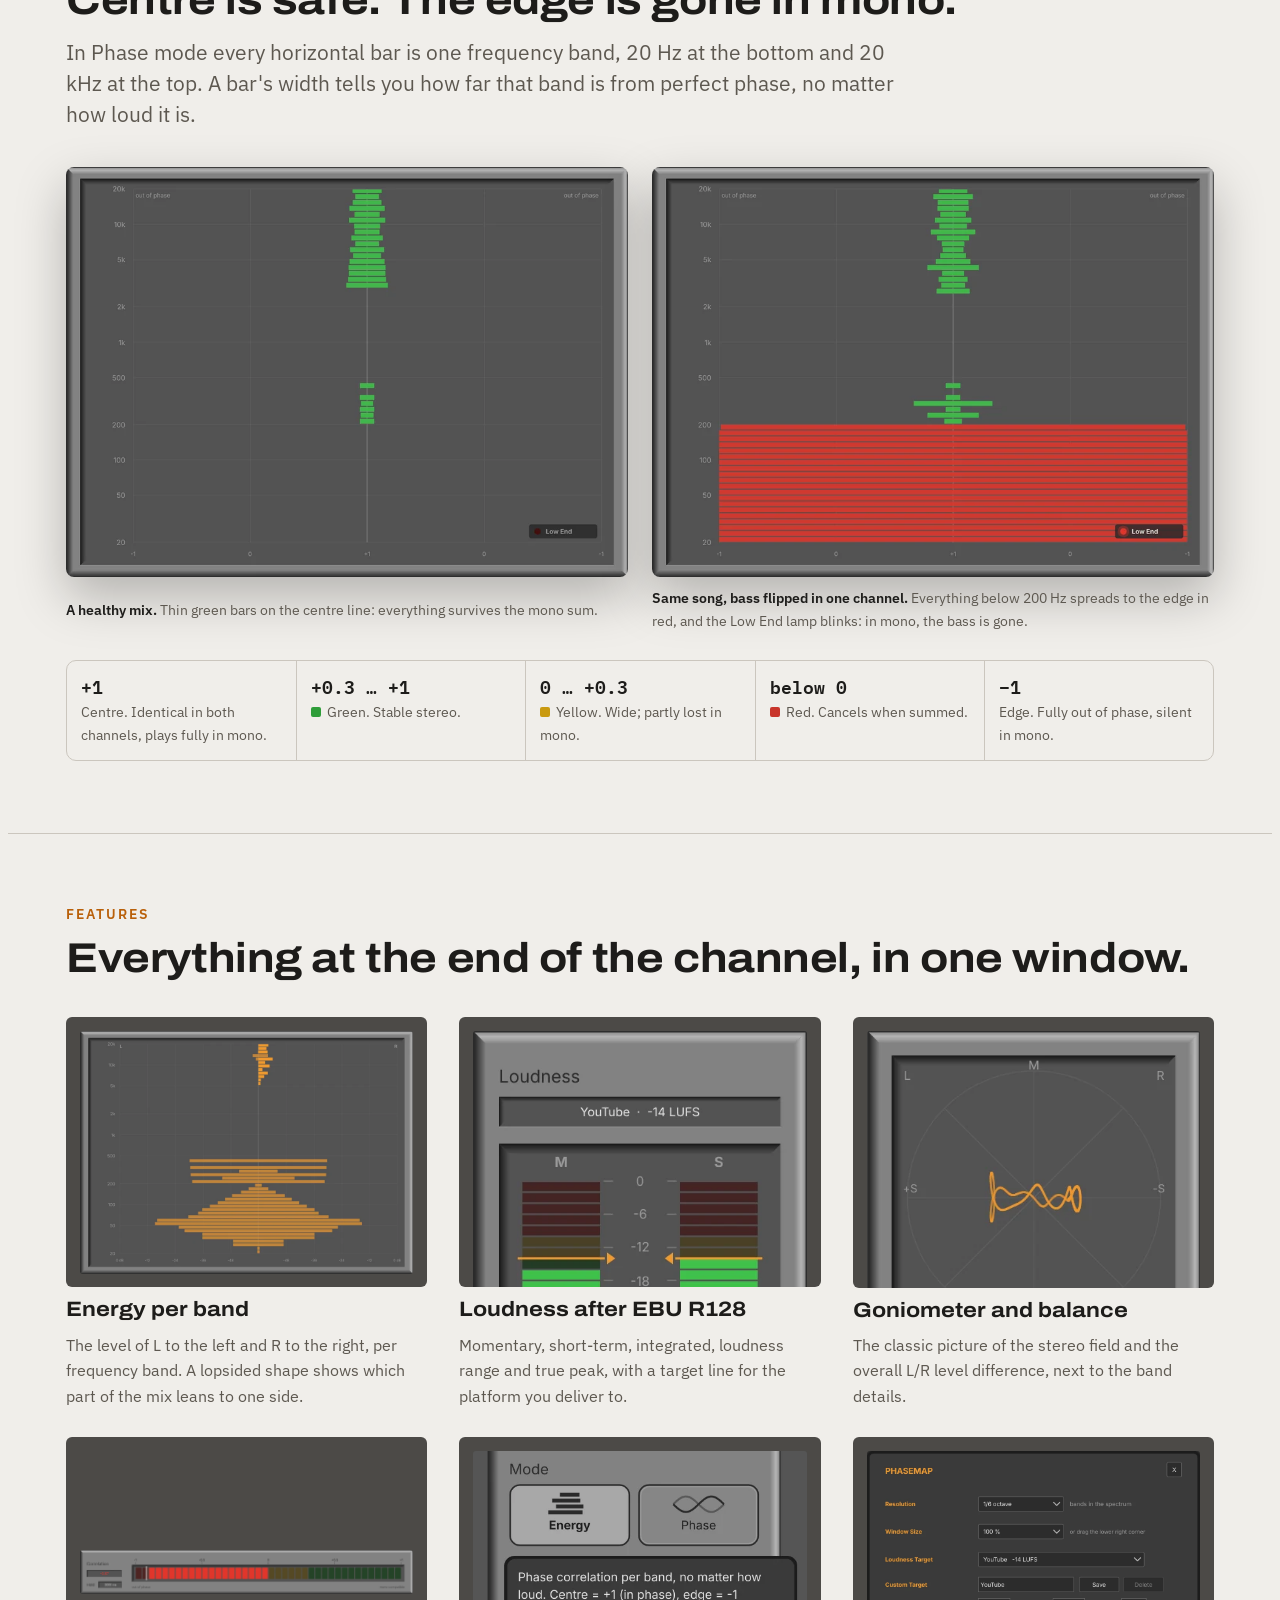
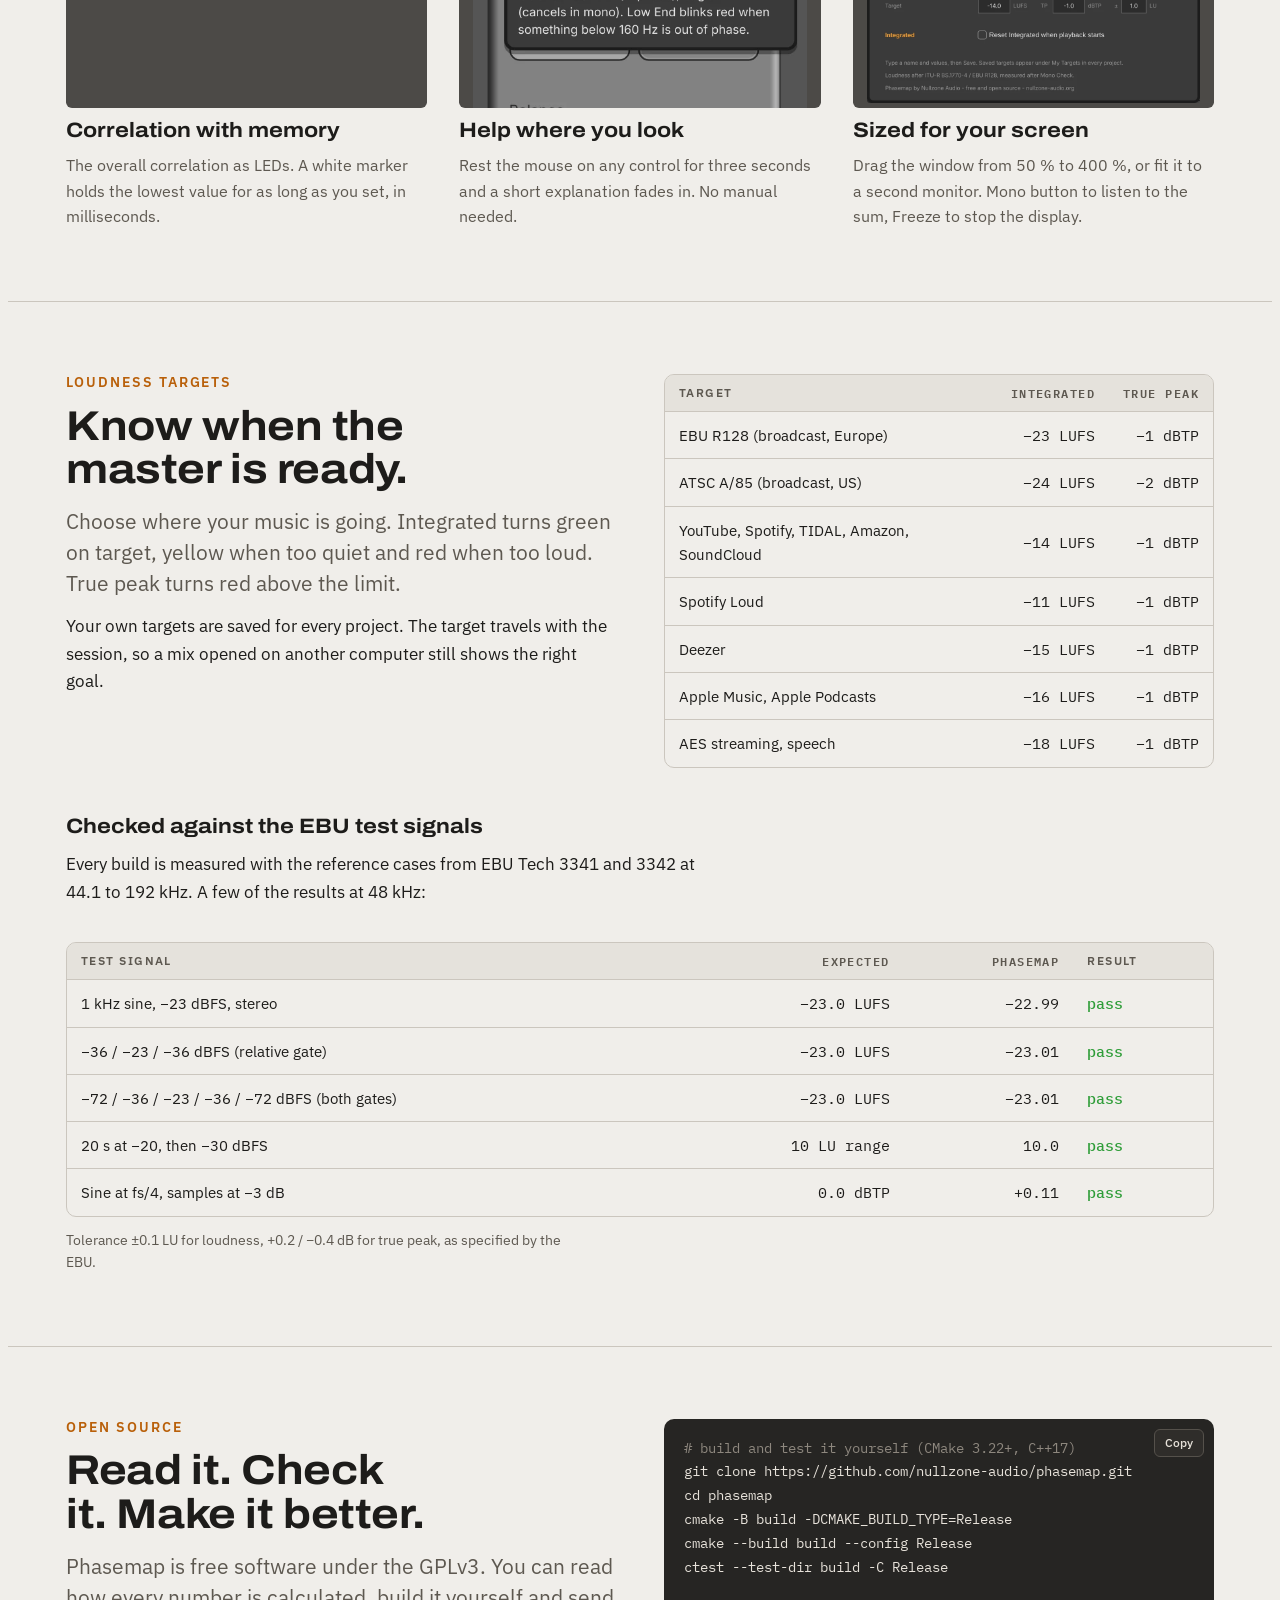
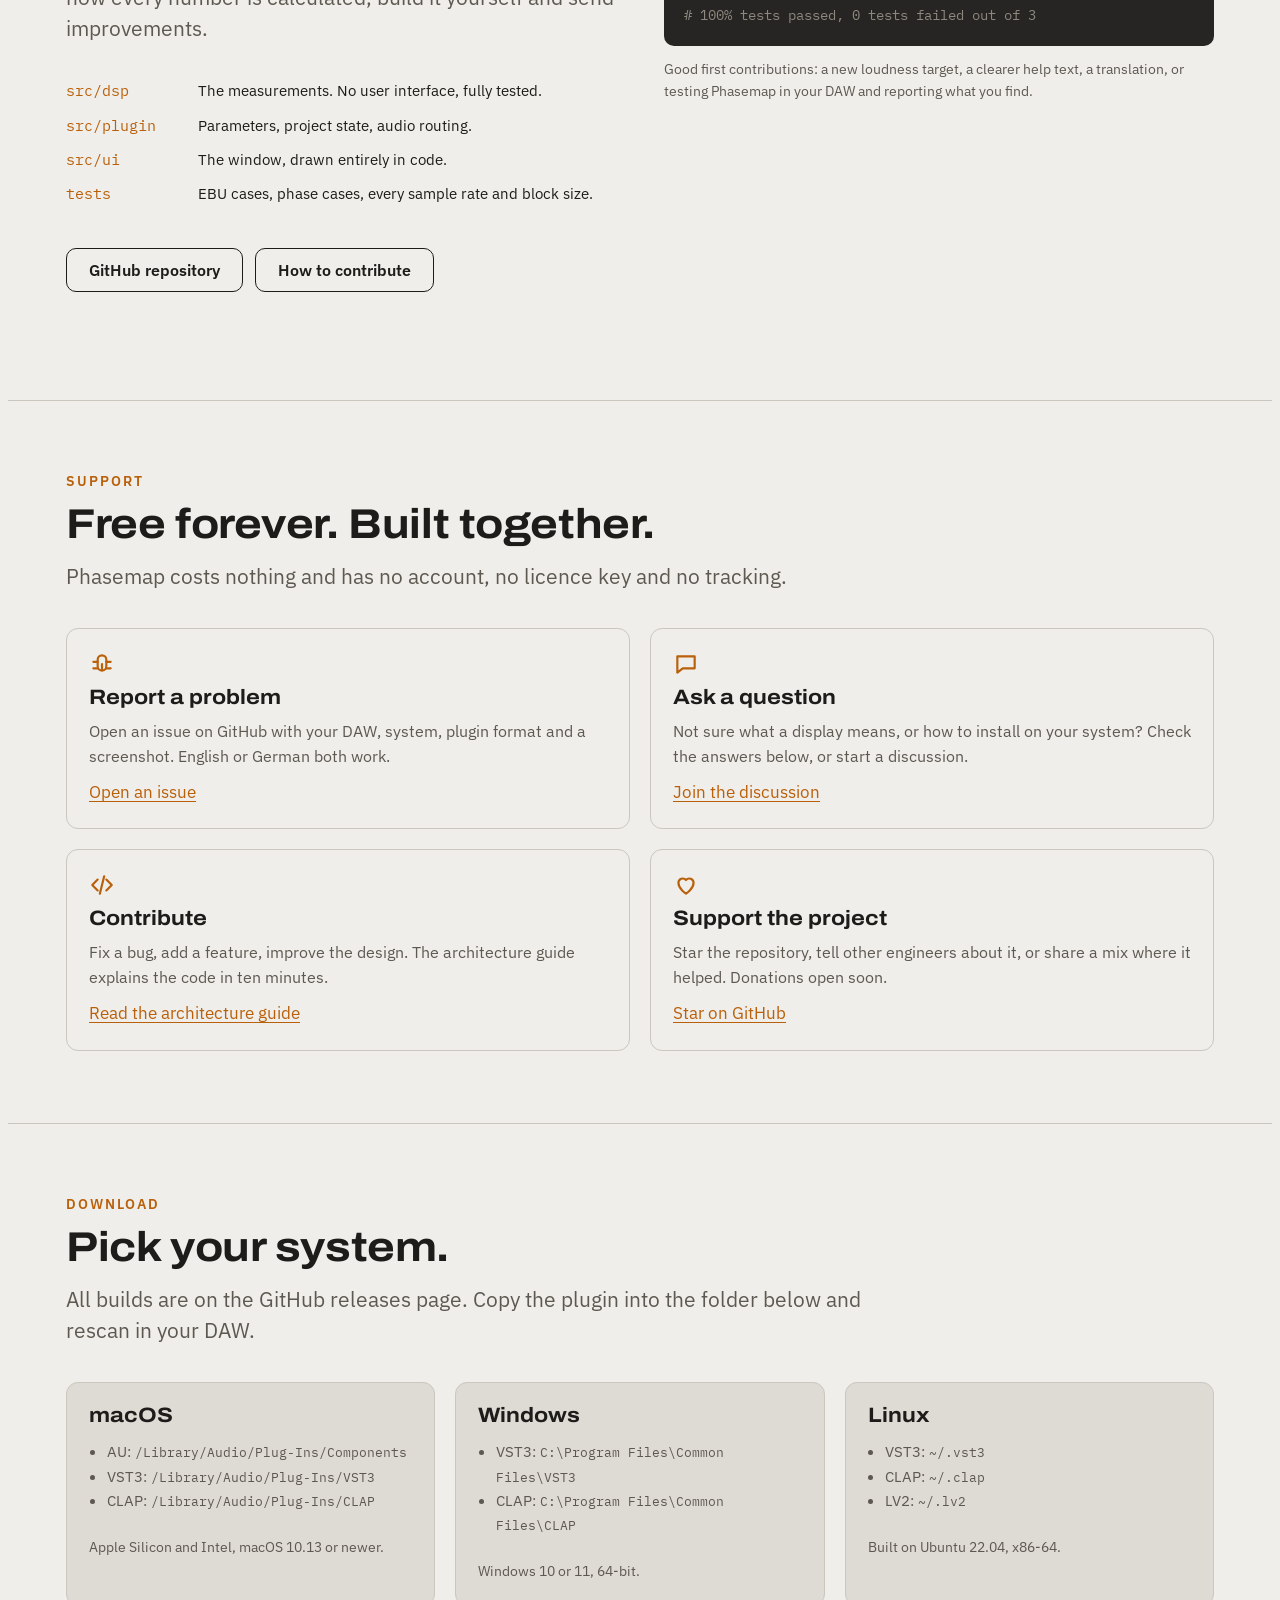
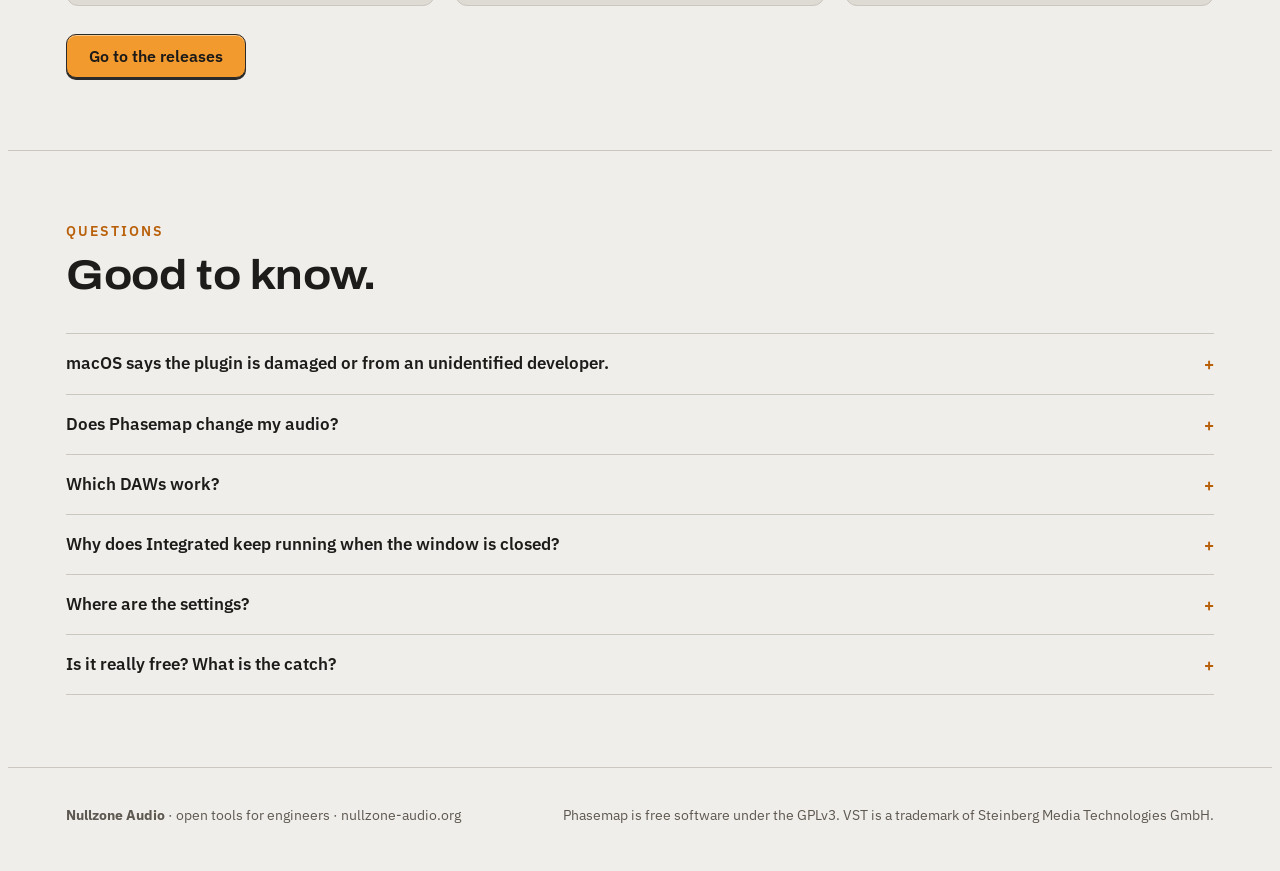
==== commit f54995ca: "Rename publisher to Nullzone Audio (nullzone-audio.org) Co-Authored-By: Claude Opus 5.5 <noreply@ant" ====
--- a/website/index.html
+++ b/website/index.html
@@ -4,7 +4,7 @@
 <meta charset="utf-8">
 <meta name="viewport" content="width=device-width, initial-scale=1, viewport-fit=cover">
 <link rel="icon" href="images/favicon.svg" type="image/svg+xml">
-<title>Nullzone Phasemap</title>
+<title>Phasemap by Nullzone Audio</title>
 <meta name="claude:viewport-fit-sides" content="cover">
 <meta name="description" content="Phasemap is a free, open-source stereo phase and loudness meter. See where your mix cancels in mono, frequency by frequency, and measure loudness after EBU R128.">
 <link rel="preconnect" href="https://fonts.googleapis.com">
@@ -65,6 +65,7 @@
 .top .wrap { display: flex; align-items: center; gap: 24px; padding-block: 18px; flex-wrap: wrap; }
 .logo { font: 800 1.05rem/1 var(--display); font-variation-settings: "wdth" 125; letter-spacing: 0.22em; color: var(--ink); text-decoration: none; }
 .logo b { color: var(--accent); font-weight: 800; }
+.logo-sub { color: var(--muted); font-weight: 500; letter-spacing: 0.3em; font-size: 0.7em; margin-left: 4px; }
 .nav { display: flex; gap: 20px; flex-wrap: wrap; margin-left: auto; font-size: var(--step--1); }
 .nav a { color: var(--muted); text-decoration: none; }
 .nav a:hover { color: var(--ink); }
@@ -165,7 +166,7 @@
 
 <header class="top">
   <div class="wrap">
-    <a class="logo" href="#top">NULL<b>ZONE</b></a>
+    <a class="logo" href="#top" aria-label="Nullzone Audio">NULL<b>ZONE</b> <span class="logo-sub">AUDIO</span></a>
     <nav class="nav" aria-label="Main">
       <a href="#read">How to read it</a>
       <a href="#features">Features</a>
@@ -452,7 +453,7 @@
       </details>
       <details>
         <summary>Is it really free? What is the catch?</summary>
-        <p>There is none. Phasemap is GPLv3 open source and will stay free. Nullzone is a small open project; if it helps you, the best payment is a bug report, a contribution or telling a friend.</p>
+        <p>There is none. Phasemap is GPLv3 open source and will stay free. Nullzone Audio is a small open project; if it helps you, the best payment is a bug report, a contribution or telling a friend.</p>
       </details>
     </div>
   </section>
@@ -460,7 +461,7 @@
 
 <footer>
   <div class="wrap">
-    <span><b>Nullzone</b> · open tools for engineers · nullzone.org</span>
+    <span><b>Nullzone Audio</b> · open tools for engineers · nullzone-audio.org</span>
     <span>Phasemap is free software under the GPLv3. VST is a trademark of Steinberg Media Technologies GmbH.</span>
   </div>
 </footer>
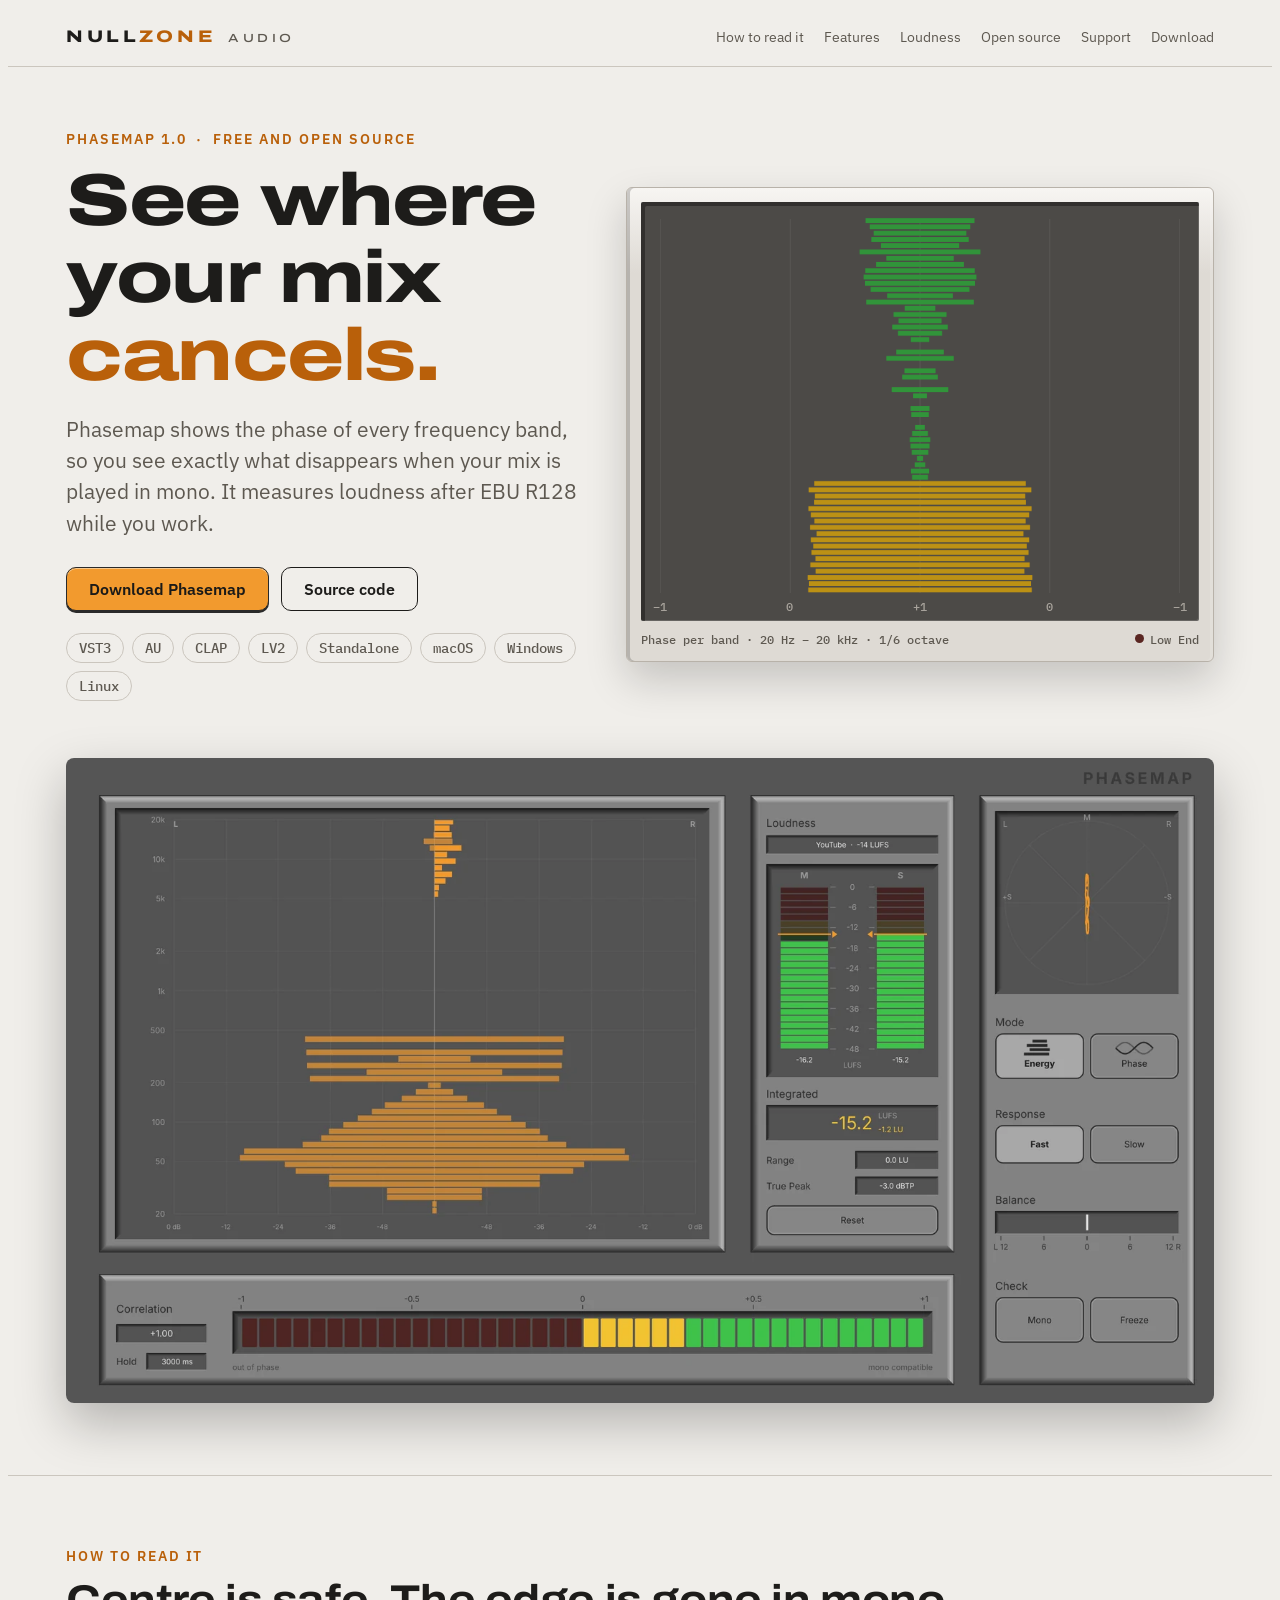
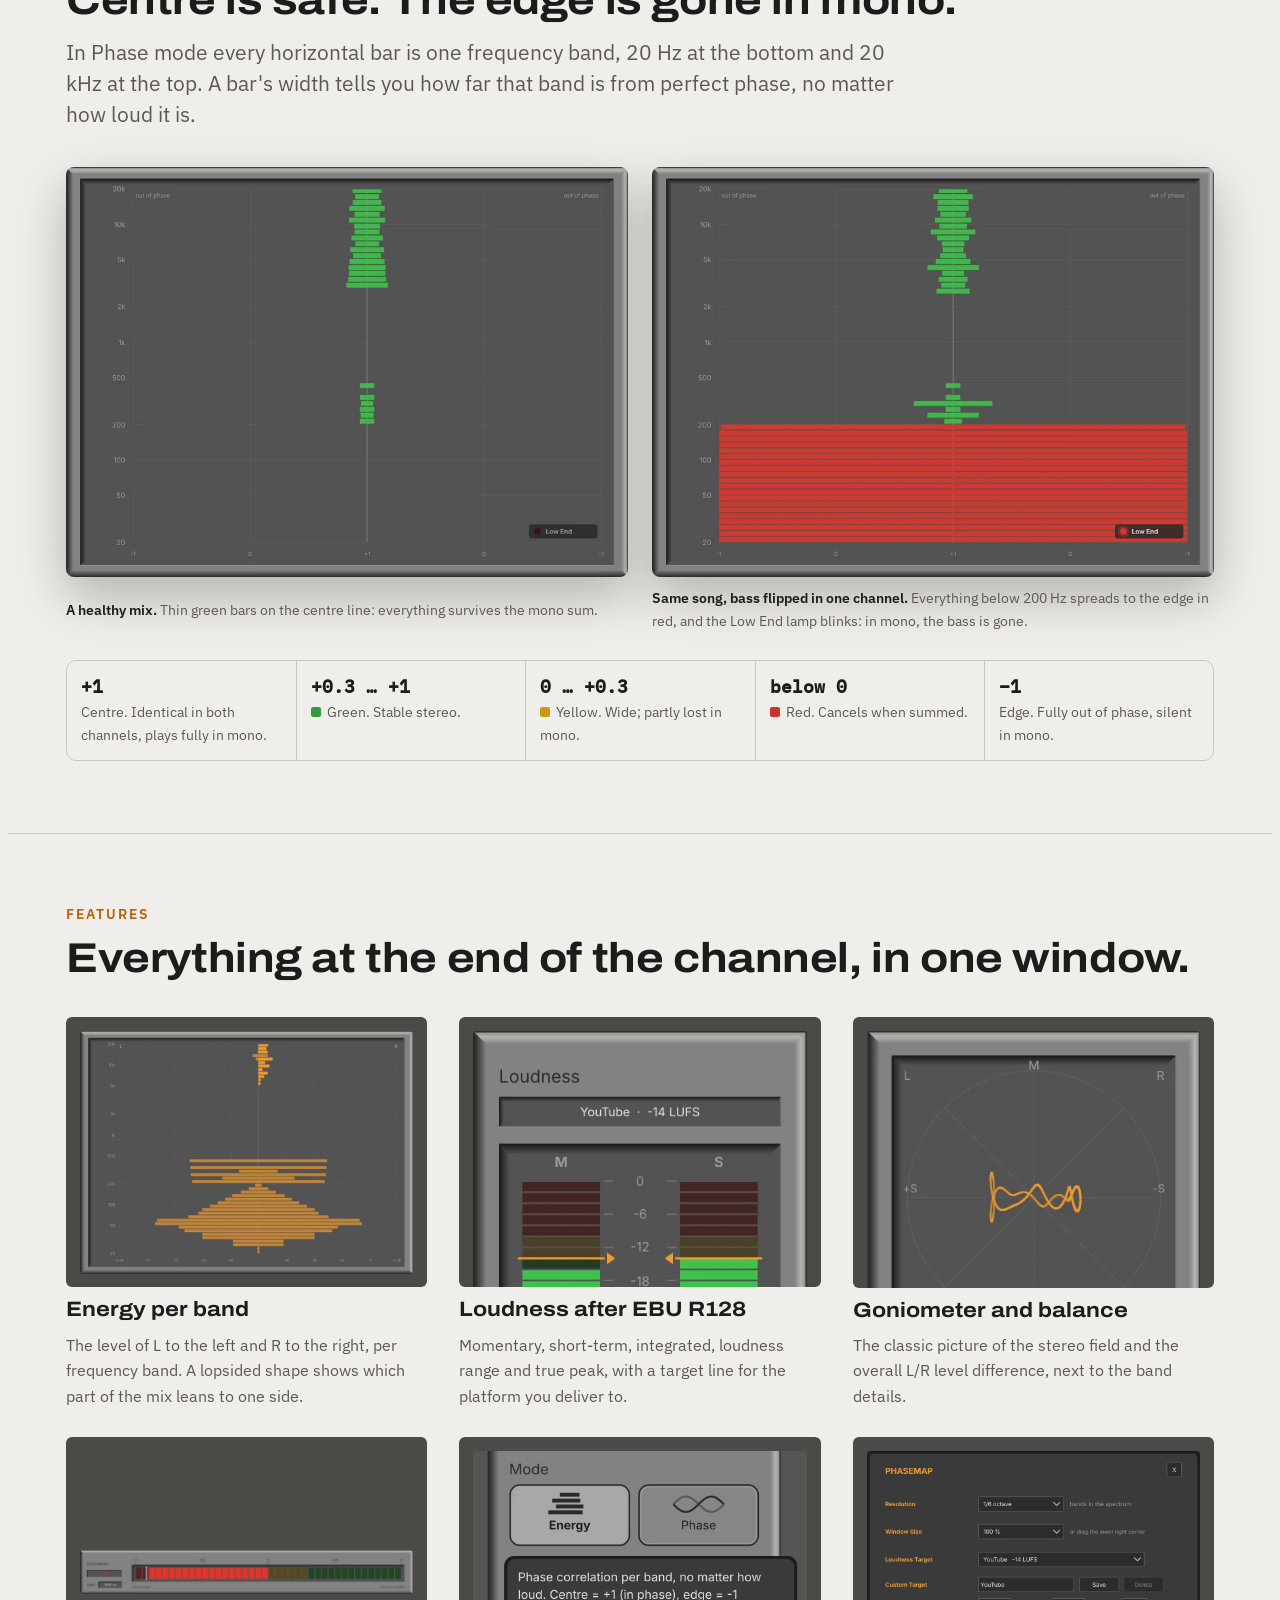
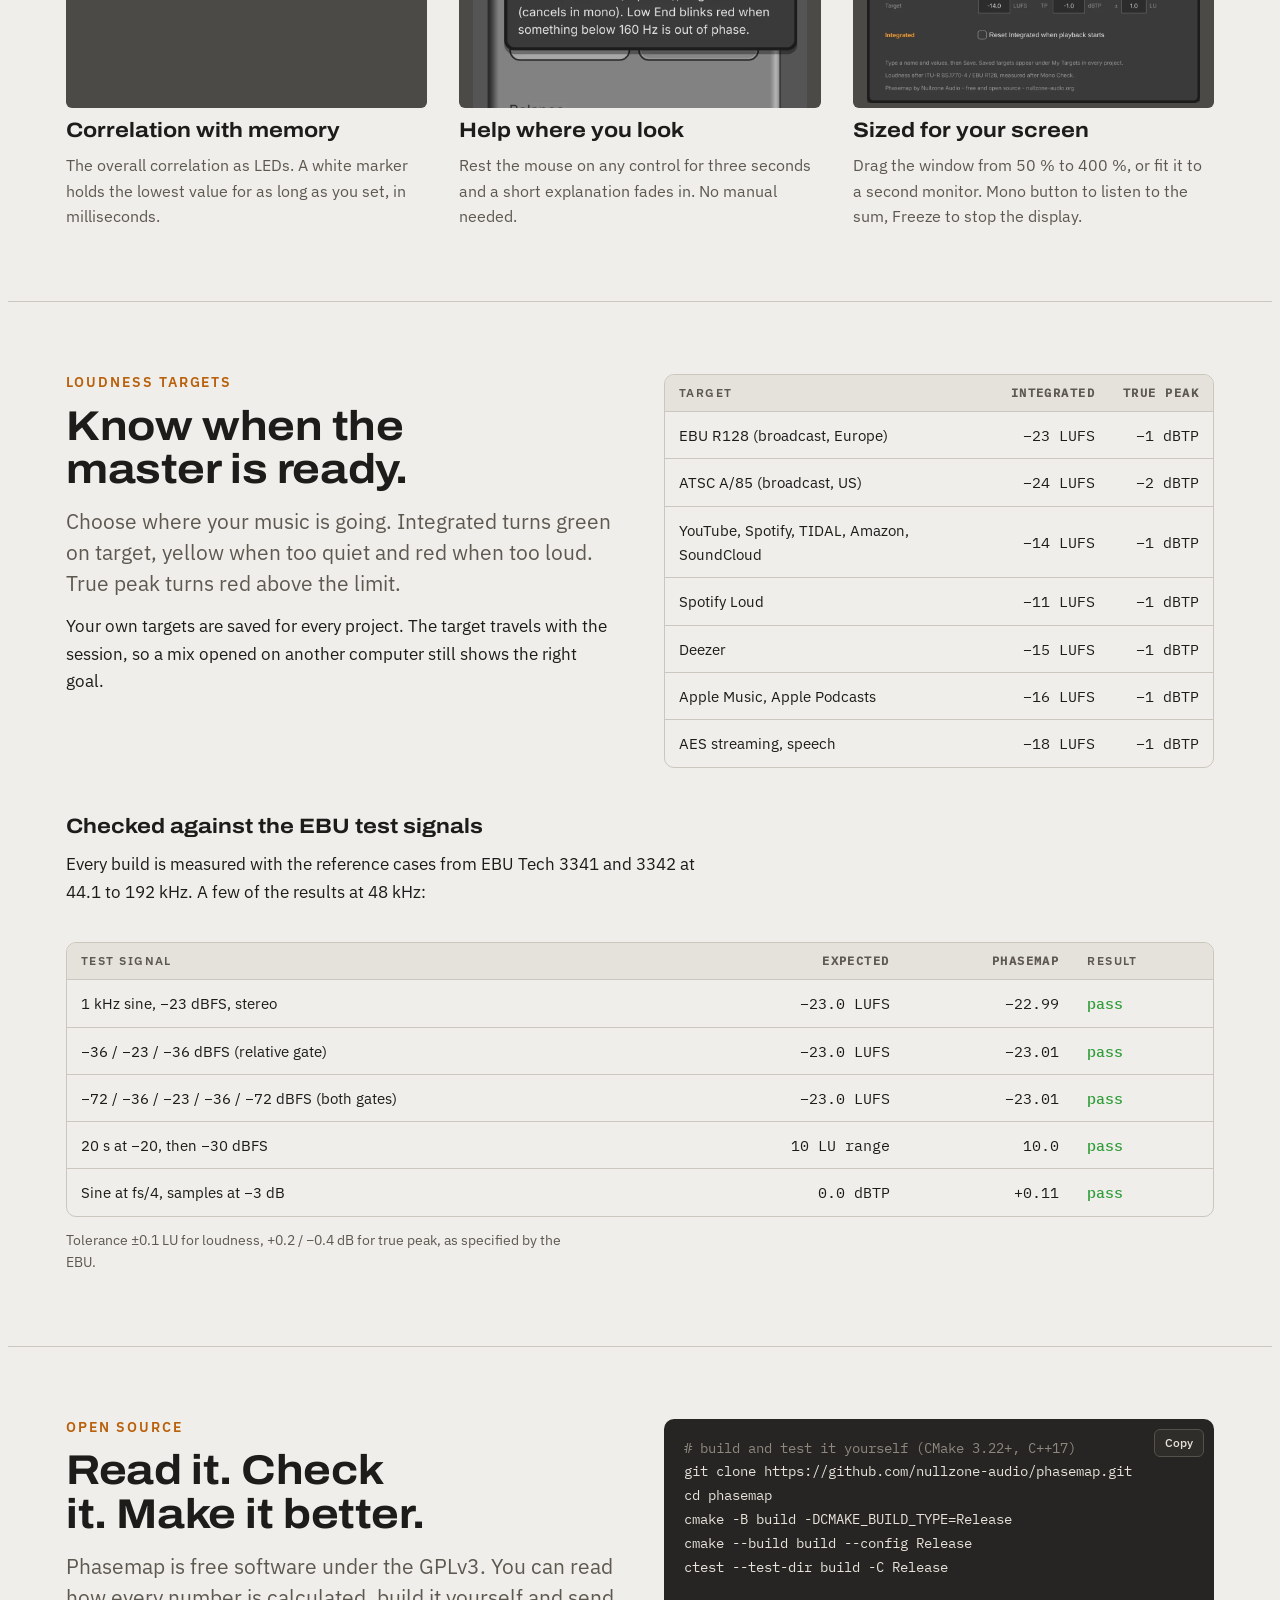
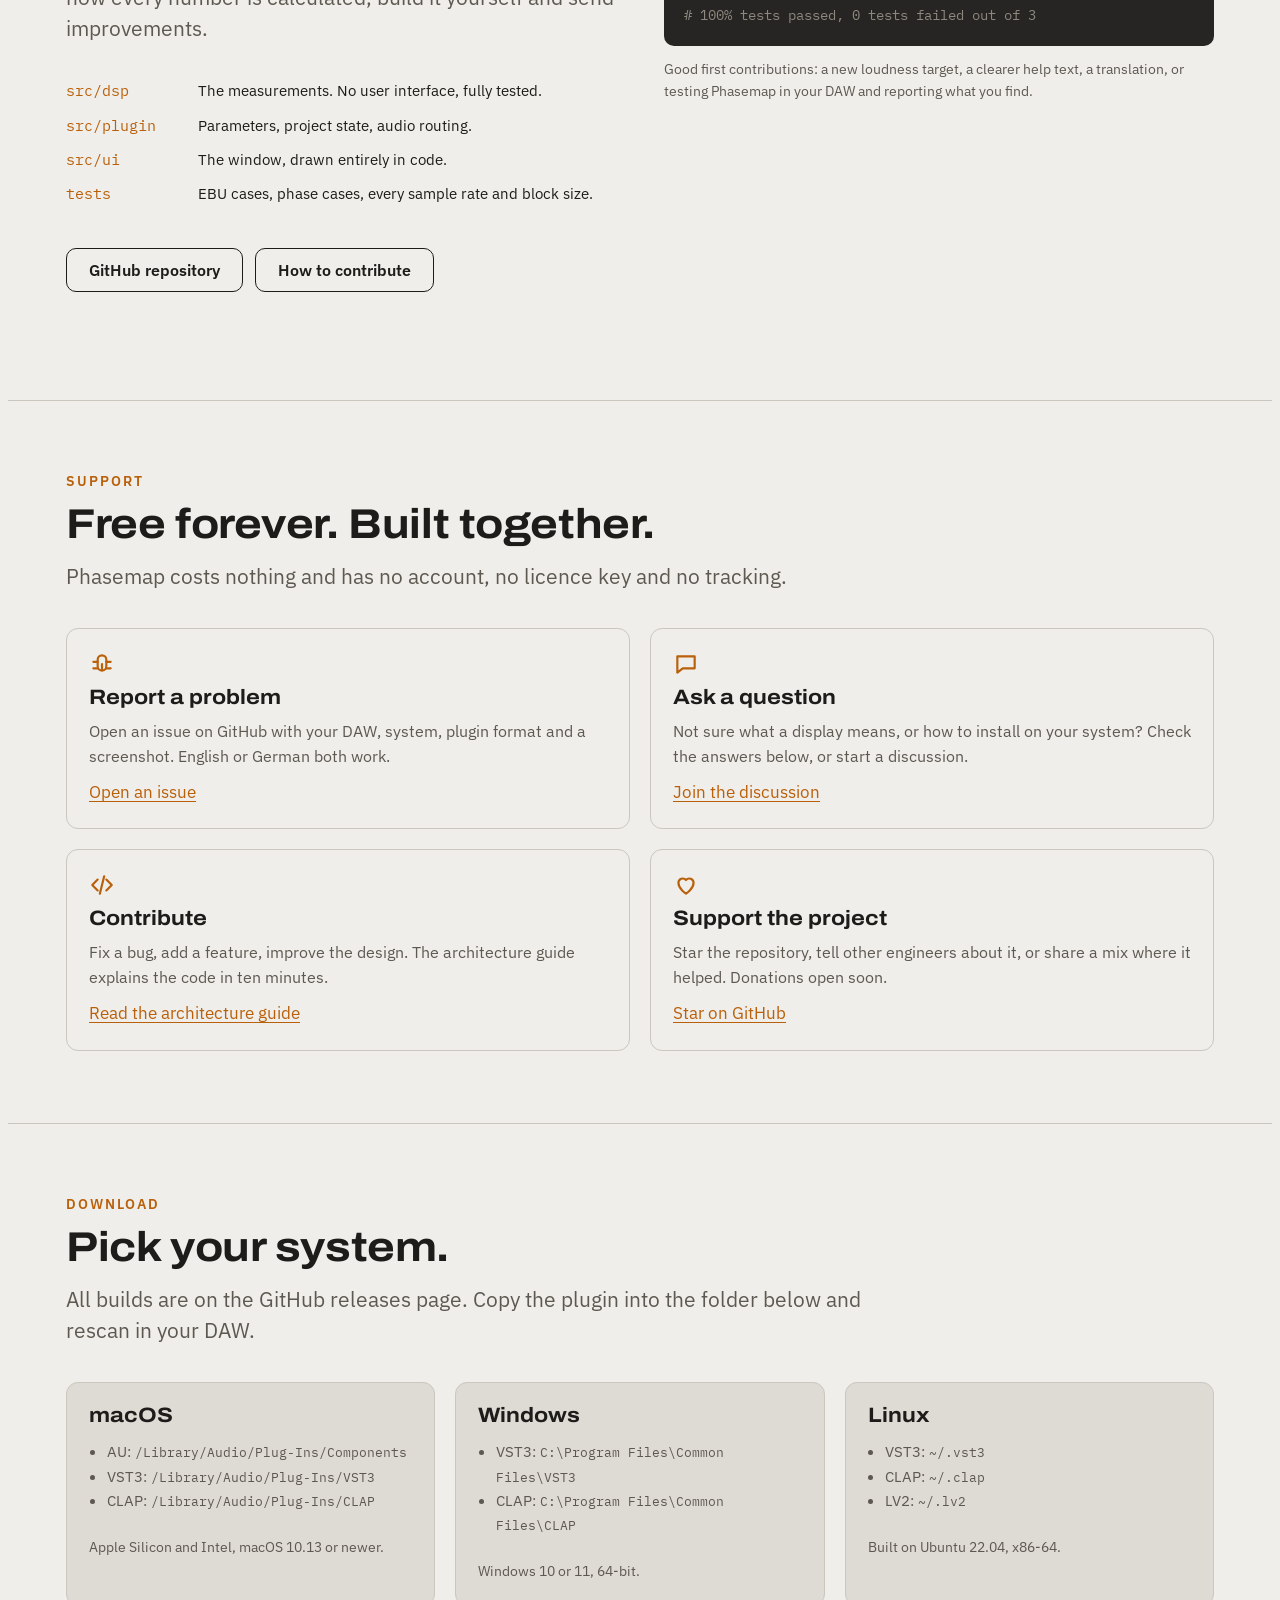
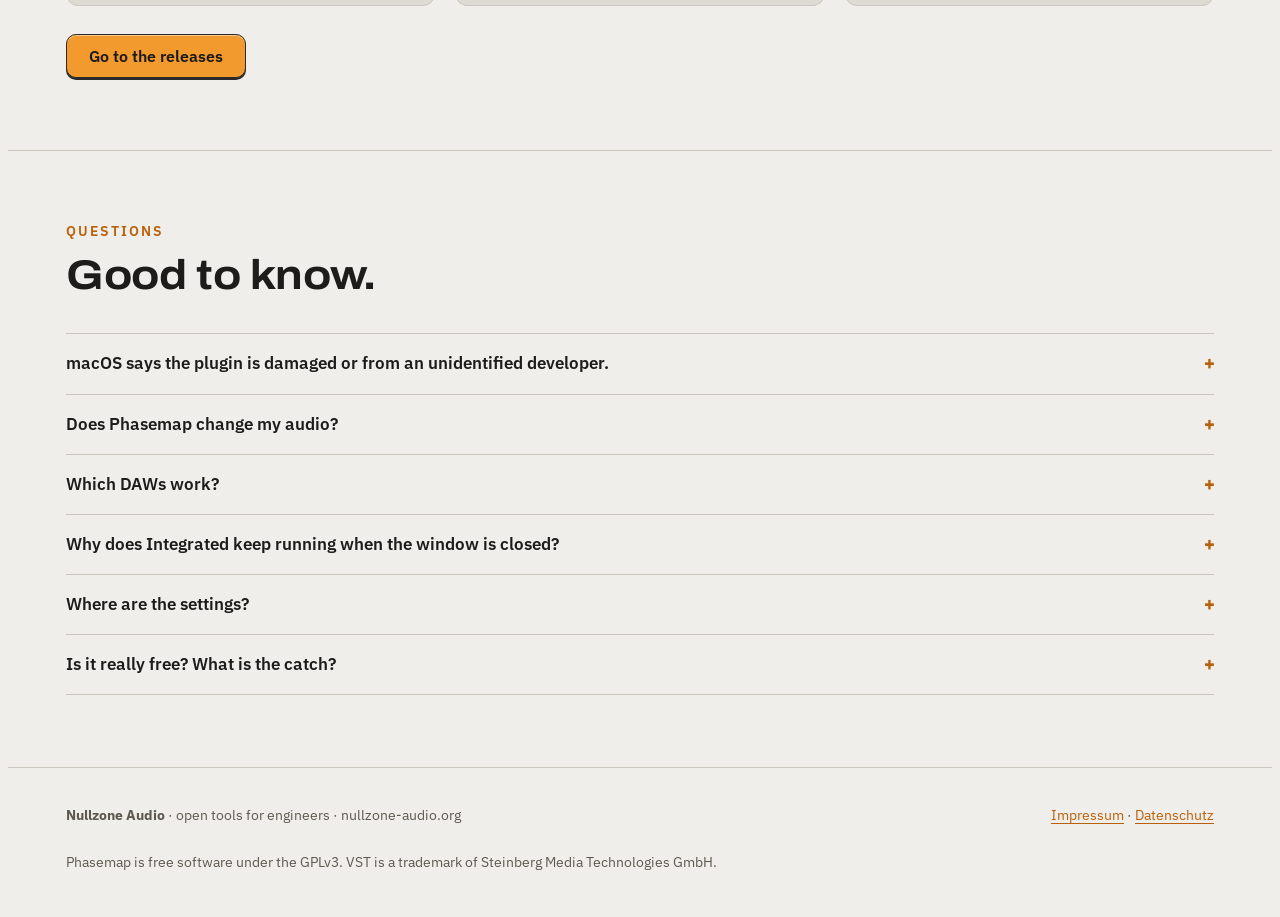
==== commit 092d0c37: "Website: Impressum, Datenschutz, self-hosted fonts Co-Authored-By: Claude Opus 5.5 <noreply@anthropi" ====
--- a/website/index.html
+++ b/website/index.html
@@ -7,9 +7,12 @@
 <title>Phasemap by Nullzone Audio</title>
 <meta name="claude:viewport-fit-sides" content="cover">
 <meta name="description" content="Phasemap is a free, open-source stereo phase and loudness meter. See where your mix cancels in mono, frequency by frequency, and measure loudness after EBU R128.">
-<link rel="preconnect" href="https://fonts.googleapis.com">
-<link rel="preconnect" href="https://fonts.gstatic.com" crossorigin>
-<link rel="stylesheet" href="https://fonts.googleapis.com/css2?family=Archivo:wdth,wght@112,500;112,700;125,800&family=IBM+Plex+Sans:wght@400;500;600&family=IBM+Plex+Mono:wght@400;500&display=swap">
+<style>
+@font-face { font-family: "Archivo"; src: url("fonts/archivo-variable.woff") format("woff"); font-weight: 100 900; font-stretch: 62% 125%; font-display: swap; }
+@font-face { font-family: "IBM Plex Sans"; src: url("fonts/ibm-plex-sans-variable.woff") format("woff"); font-weight: 100 700; font-display: swap; }
+@font-face { font-family: "IBM Plex Mono"; src: url("fonts/ibm-plex-mono-400.woff") format("woff"); font-weight: 400; font-display: swap; }
+@font-face { font-family: "IBM Plex Mono"; src: url("fonts/ibm-plex-mono-500.woff") format("woff"); font-weight: 500; font-display: swap; }
+</style>
 <style>
 /* Layout concept: a mixing-console strip. Grey hardware panels lit from the top right sit on a graphite
    desk; the orange of the meter is the only accent. Sections read like labelled console sections. */
@@ -462,6 +465,7 @@
 <footer>
   <div class="wrap">
     <span><b>Nullzone Audio</b> · open tools for engineers · nullzone-audio.org</span>
+    <span><a href="impressum.html">Impressum</a> · <a href="datenschutz.html">Datenschutz</a></span>
     <span>Phasemap is free software under the GPLv3. VST is a trademark of Steinberg Media Technologies GmbH.</span>
   </div>
 </footer>
@@ -531,5 +535,4 @@
   requestAnimationFrame(frame);
 })();
 </script>
-
 </html>
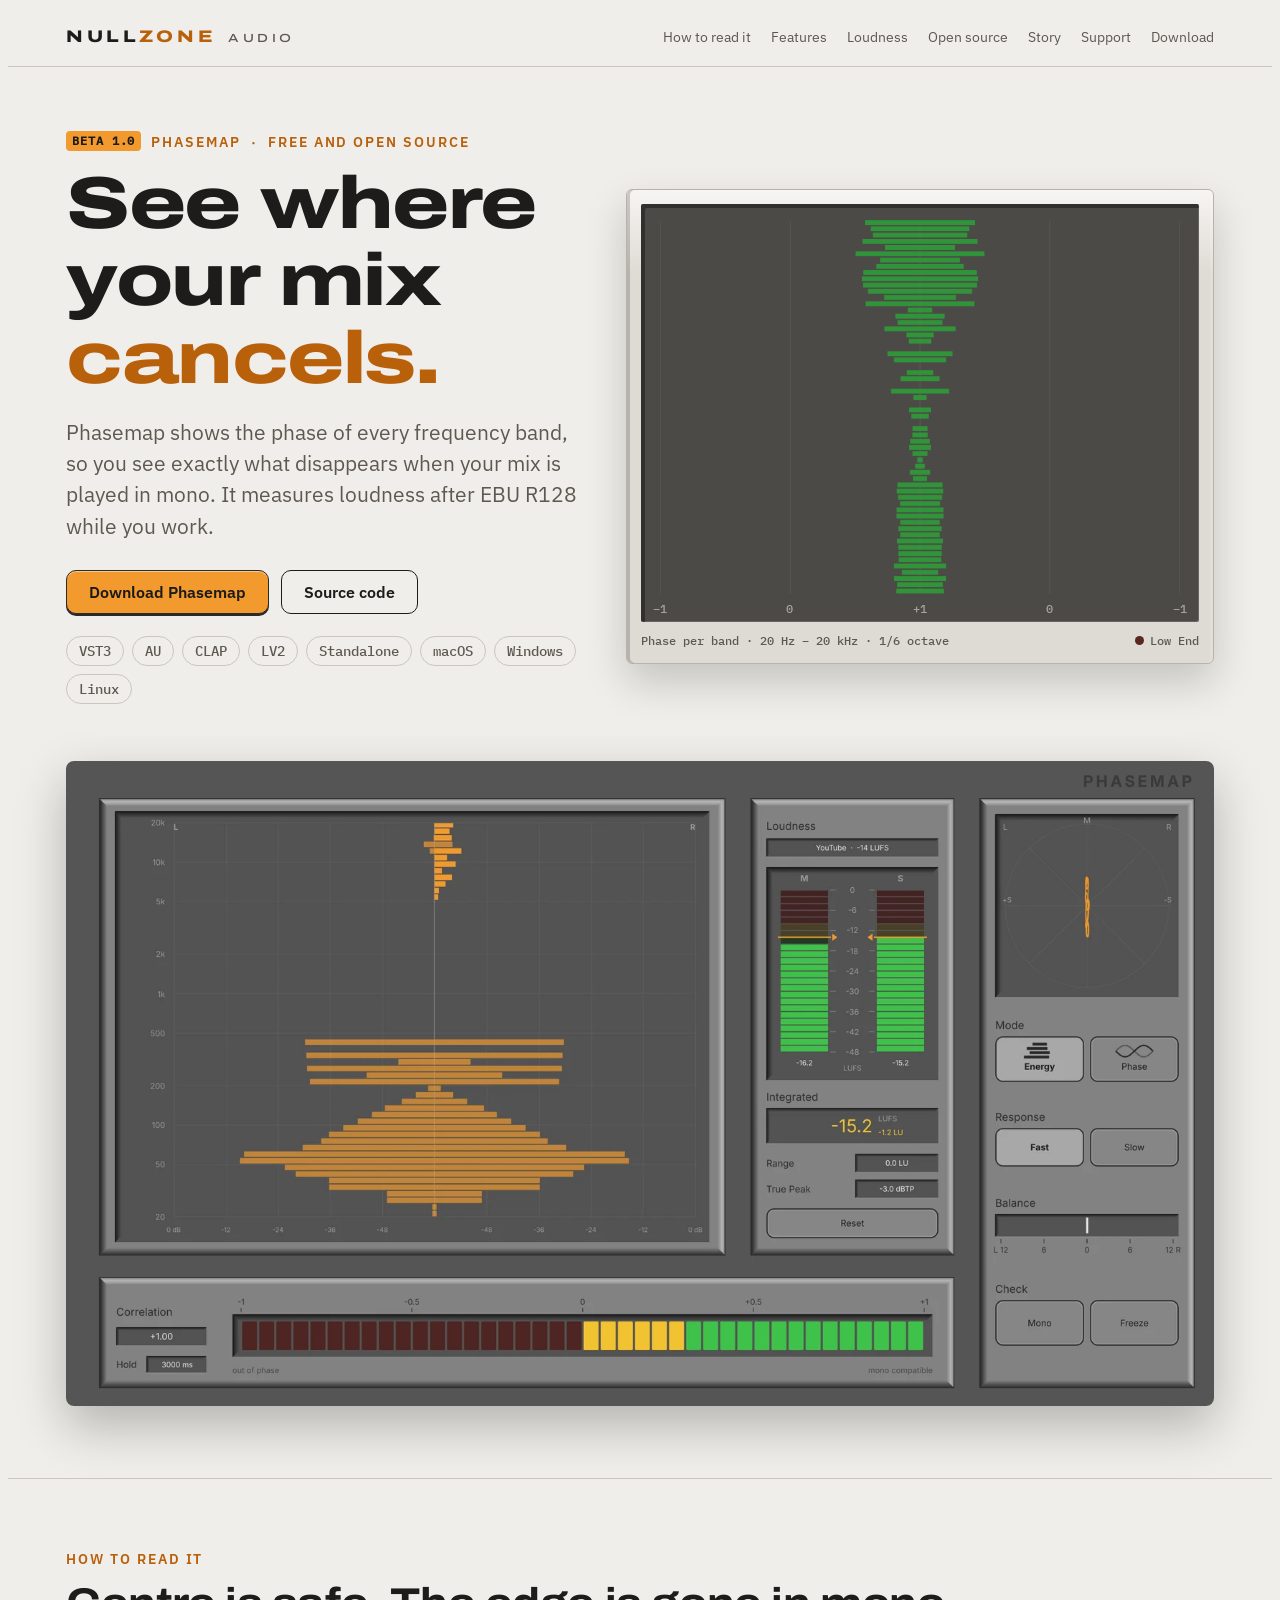
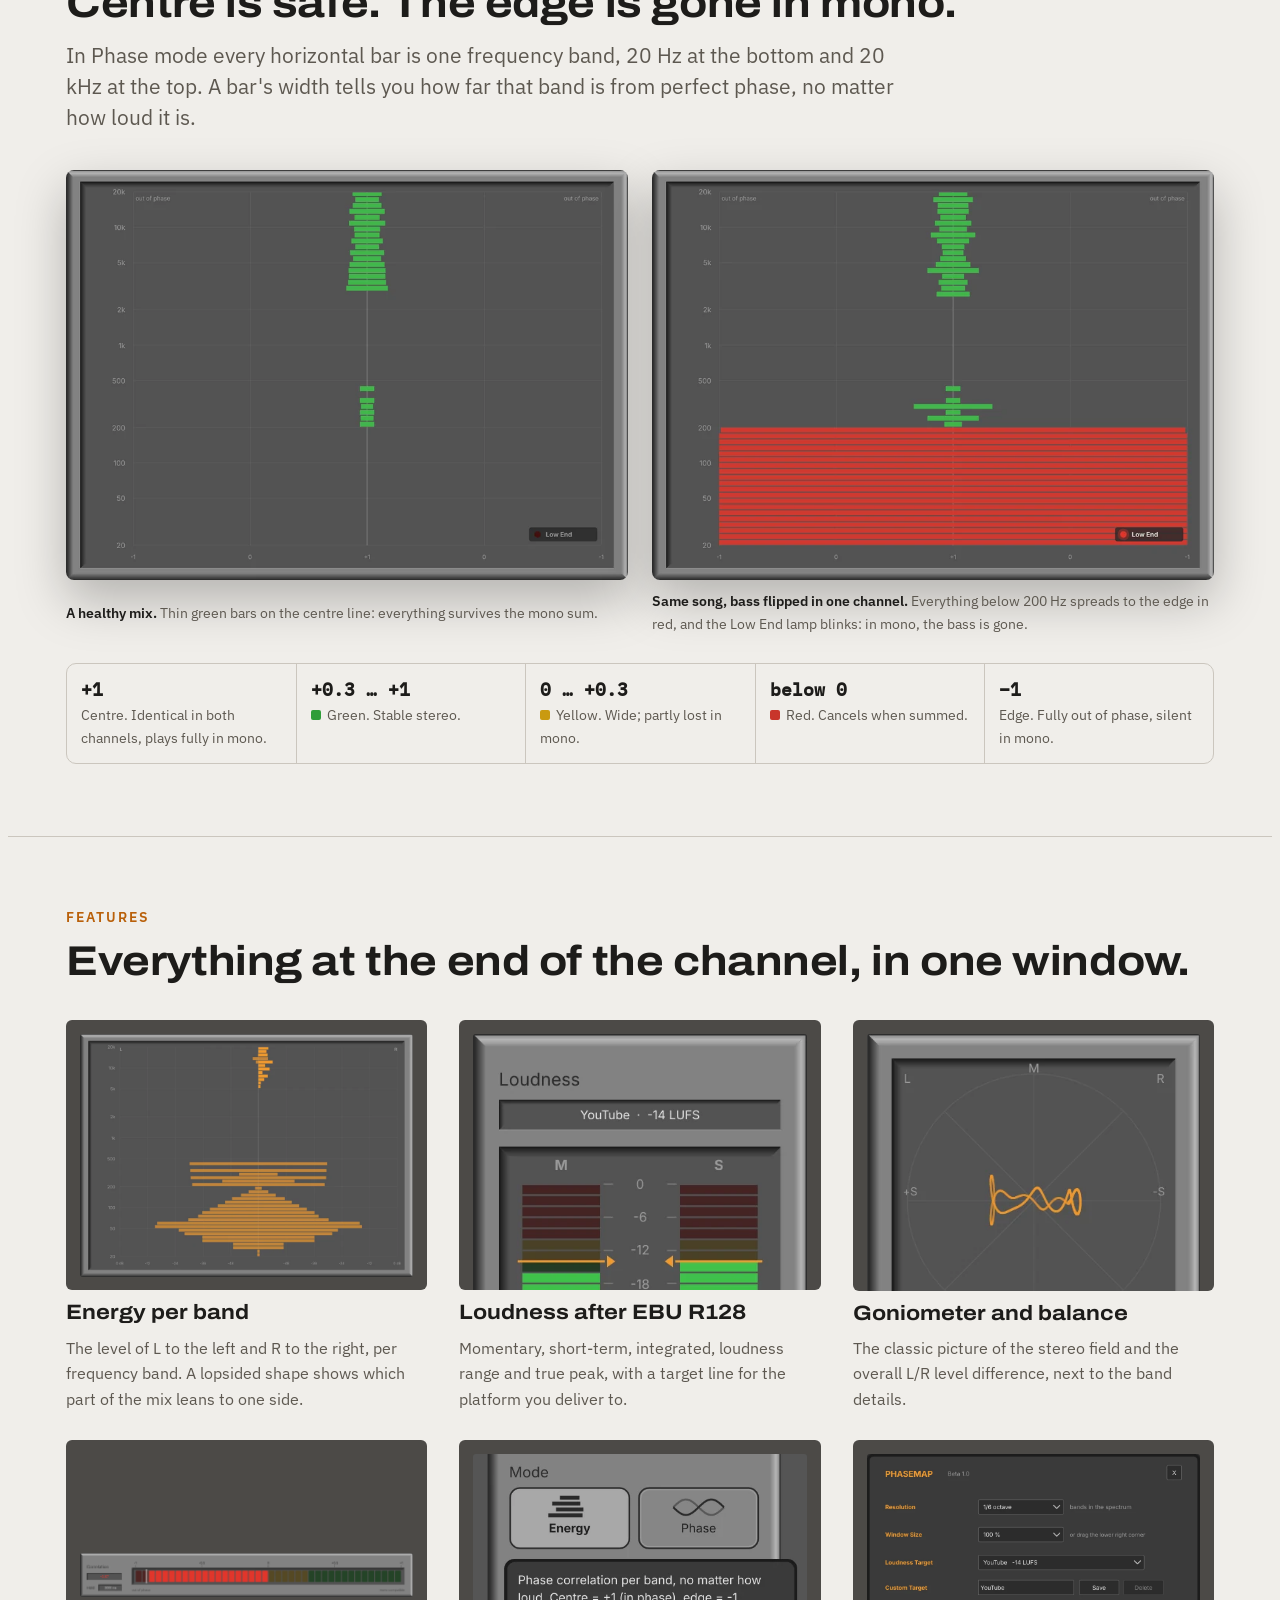
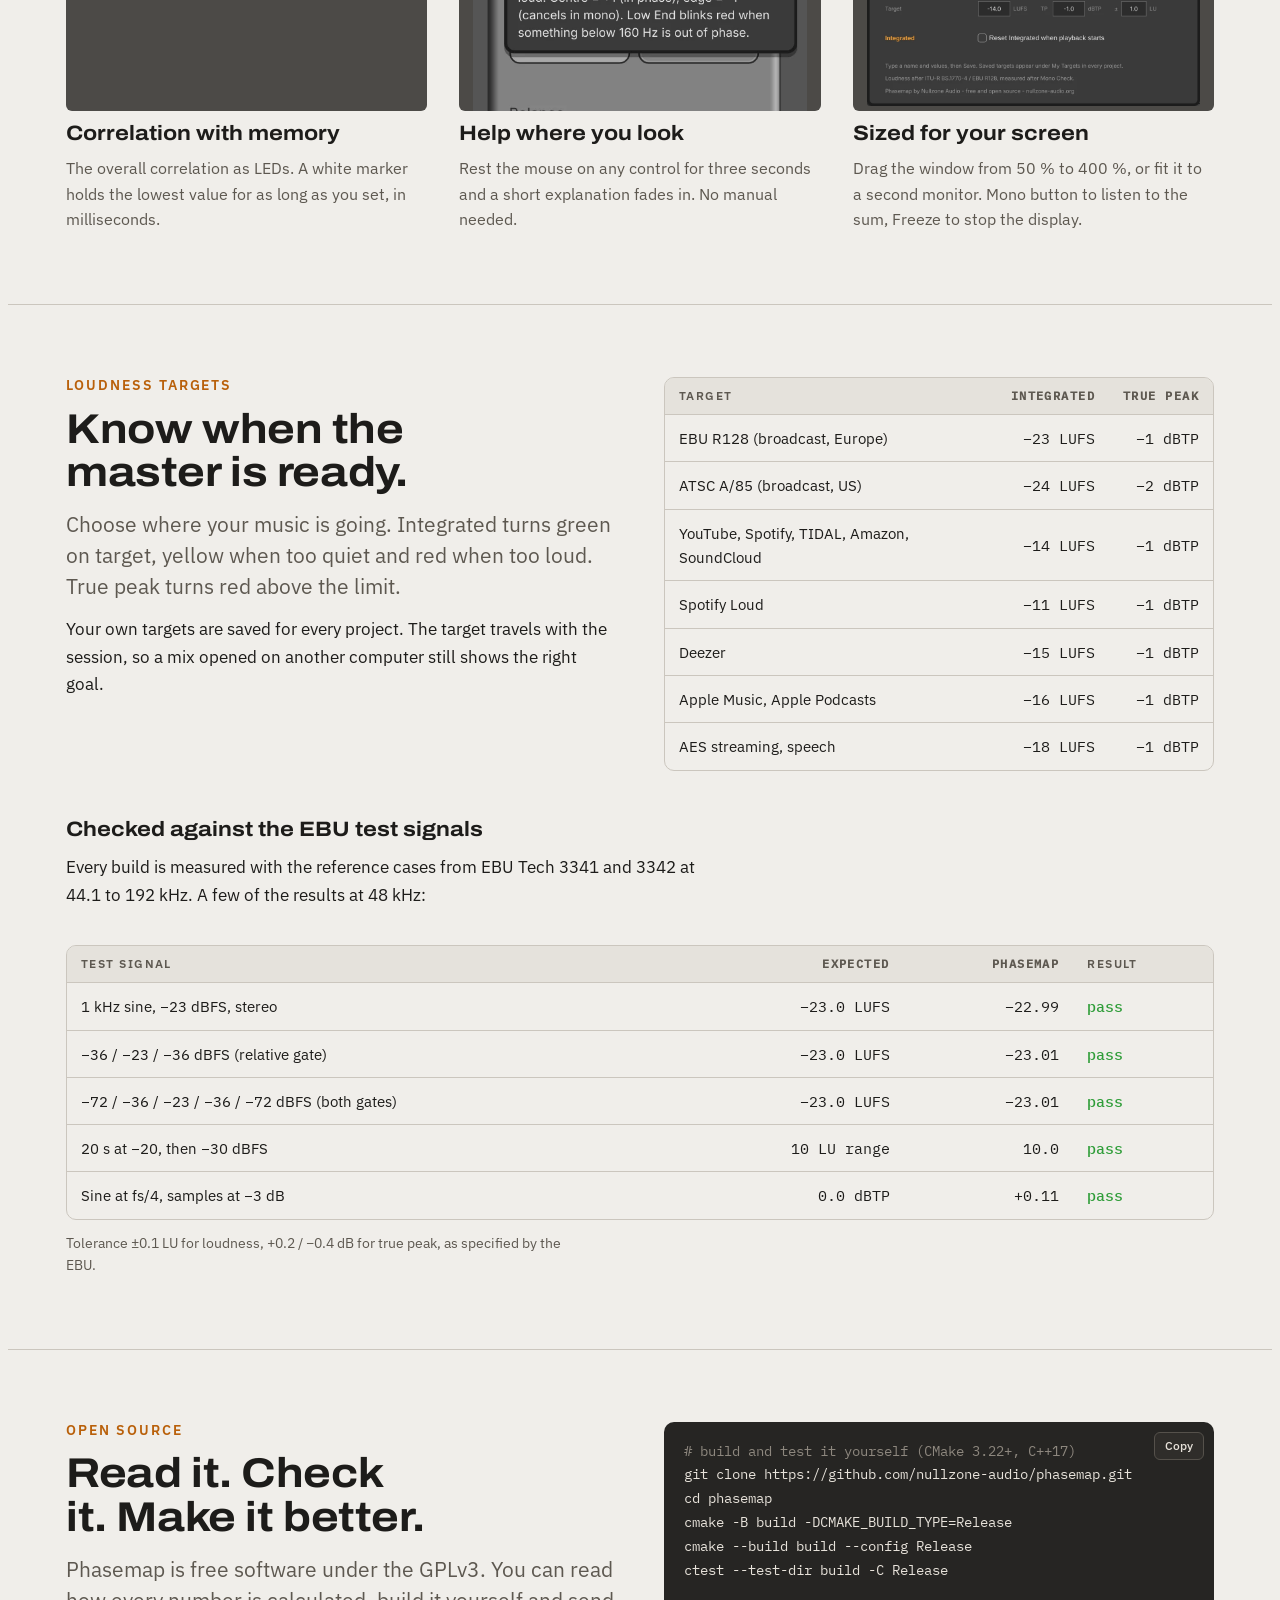
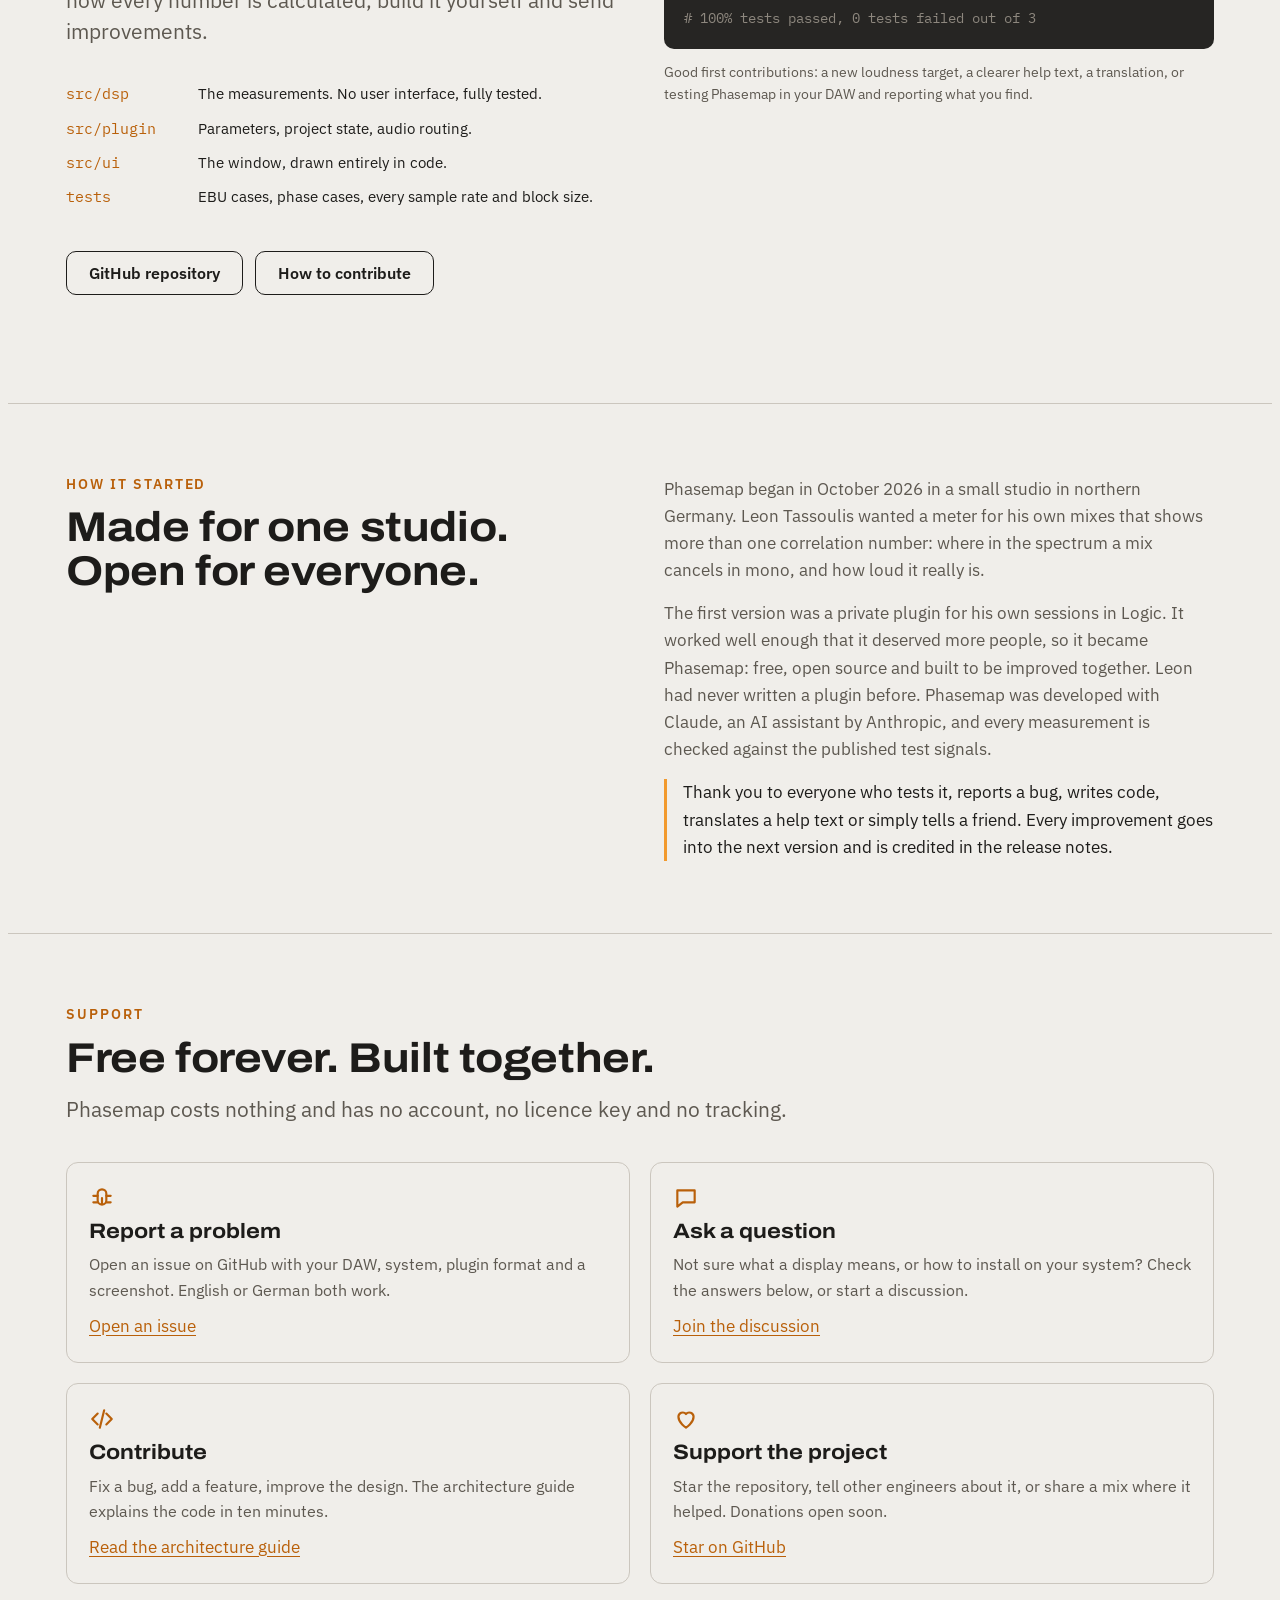
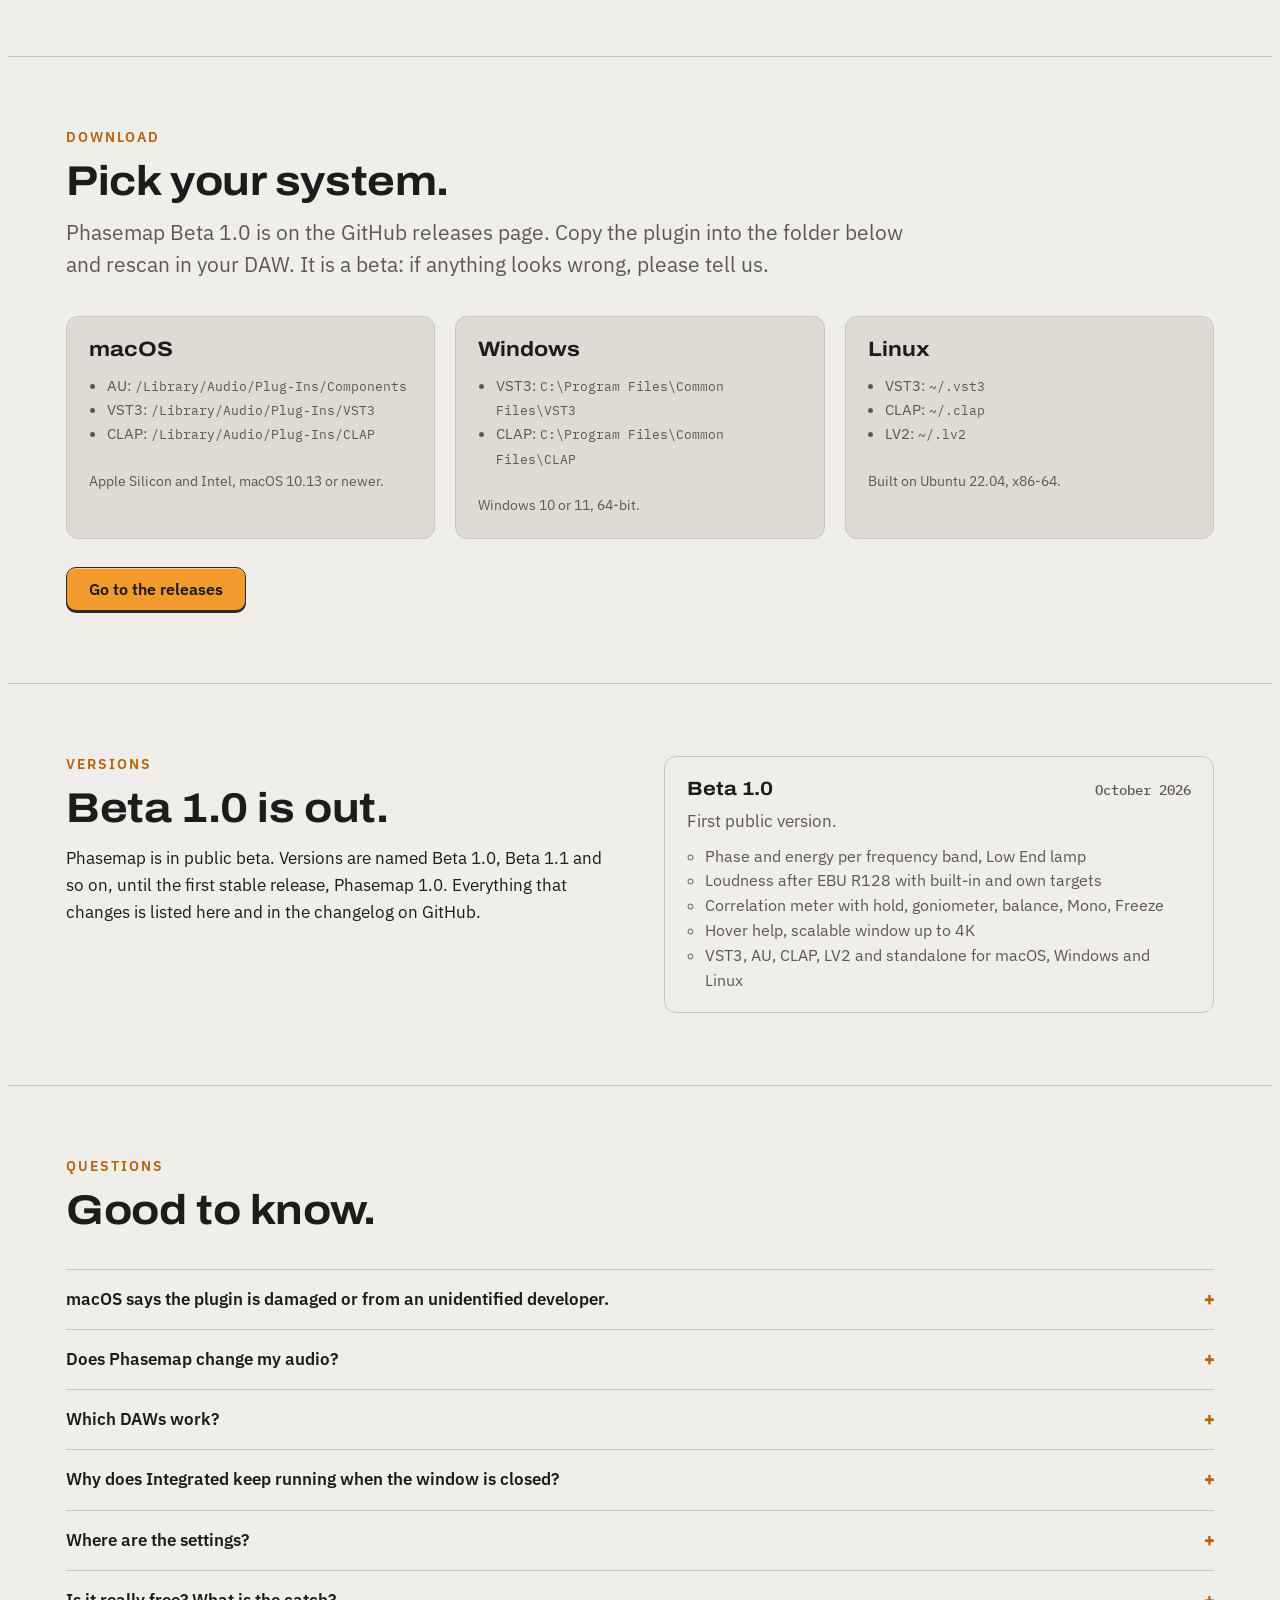
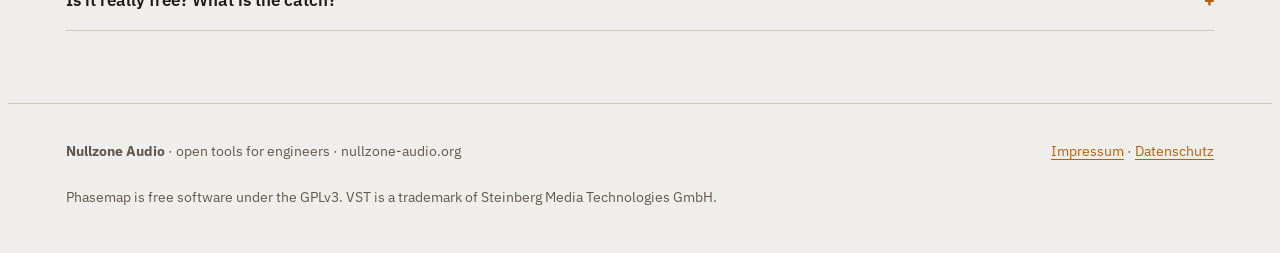
==== commit ca2f55b7: "Beta 1.0: version label, website story and versions, legal details Co-Authored-By: Claude Opus 5.5 <" ====
--- a/website/index.html
+++ b/website/index.html
@@ -156,6 +156,18 @@
 footer { border-top: 1px solid var(--line); padding-block: 36px; font-size: var(--step--1); color: var(--muted); }
 footer .wrap { display: flex; gap: 24px; flex-wrap: wrap; justify-content: space-between; }
 
+.story { display: grid; gap: 16px; }
+.story p { color: var(--muted); }
+.story .thanks { color: var(--ink); border-left: 3px solid var(--accent-soft); padding-left: 16px; }
+.versions { list-style: none; margin: 0; padding: 0; display: grid; gap: 16px; }
+.versions > li { border: 1px solid var(--line); border-radius: 12px; padding: 20px 22px; display: grid; gap: 8px; }
+.version-head { display: flex; justify-content: space-between; gap: 12px; align-items: baseline; flex-wrap: wrap; }
+.version-head b { font: 700 1.2rem/1.2 var(--display); font-variation-settings: "wdth" 112; }
+.version-head span { font: 500 var(--step--1)/1 var(--mono); color: var(--muted); }
+.versions p { color: var(--muted); }
+.versions ul { margin: 0; padding-left: 1.1rem; color: var(--muted); font-size: 0.97rem; }
+.beta { display: inline-block; font: 600 0.72rem/1 var(--mono); letter-spacing: 0.08em; text-transform: uppercase; color: #1b1a18; background: var(--accent-soft); border-radius: 4px; padding: 4px 6px; vertical-align: 2px; }
+
 @media (max-width: 900px) {
   .hero .intro, .split { grid-template-columns: minmax(0, 1fr); }
   .features, .downloads { grid-template-columns: minmax(0, 1fr); }
@@ -175,6 +187,7 @@
       <a href="#features">Features</a>
       <a href="#loudness">Loudness</a>
       <a href="#open-source">Open source</a>
+      <a href="#story">Story</a>
       <a href="#support">Support</a>
       <a href="#download">Download</a>
     </nav>
@@ -185,7 +198,7 @@
   <div class="hero">
     <div class="wrap intro">
       <div>
-        <div class="eyebrow">Phasemap 1.0 &nbsp;·&nbsp; free and open source</div>
+        <div class="eyebrow"><span class="beta">Beta 1.0</span> &nbsp;Phasemap &nbsp;·&nbsp; free and open source</div>
         <h1>See where your mix <em>cancels.</em></h1>
         <p class="lede">Phasemap shows the phase of every frequency band, so you see exactly what disappears when your mix is played in mono. It measures loudness after EBU R128 while you work.</p>
         <div class="actions">
@@ -360,6 +373,20 @@
     </div>
   </section>
 
+  <section id="story">
+    <div class="wrap split">
+      <div class="section-head">
+        <div class="eyebrow">How it started</div>
+        <h2>Made for one studio. Open for everyone.</h2>
+      </div>
+      <div class="story">
+        <p>Phasemap began in October 2026 in a small studio in northern Germany. Leon Tassoulis wanted a meter for his own mixes that shows more than one correlation number: where in the spectrum a mix cancels in mono, and how loud it really is.</p>
+        <p>The first version was a private plugin for his own sessions in Logic. It worked well enough that it deserved more people, so it became Phasemap: free, open source and built to be improved together. Leon had never written a plugin before. Phasemap was developed with Claude, an AI assistant by Anthropic, and every measurement is checked against the published test signals.</p>
+        <p class="thanks">Thank you to everyone who tests it, reports a bug, writes code, translates a help text or simply tells a friend. Every improvement goes into the next version and is credited in the release notes.</p>
+      </div>
+    </div>
+  </section>
+
   <section id="support">
     <div class="wrap">
       <div class="section-head">
@@ -401,7 +428,7 @@
       <div class="section-head">
         <div class="eyebrow">Download</div>
         <h2>Pick your system.</h2>
-        <p class="lede">All builds are on the GitHub releases page. Copy the plugin into the folder below and rescan in your DAW.</p>
+        <p class="lede">Phasemap Beta 1.0 is on the GitHub releases page. Copy the plugin into the folder below and rescan in your DAW. It is a beta: if anything looks wrong, please tell us.</p>
       </div>
       <div class="downloads">
         <div class="os">
@@ -421,6 +448,29 @@
         </div>
       </div>
       <div class="actions"><a class="btn primary" href="https://github.com/nullzone-audio/phasemap/releases" target="_blank" rel="noopener">Go to the releases</a></div>
+    </div>
+  </section>
+
+  <section id="versions">
+    <div class="wrap split">
+      <div class="section-head">
+        <div class="eyebrow">Versions</div>
+        <h2>Beta 1.0 is out.</h2>
+        <p>Phasemap is in public beta. Versions are named Beta 1.0, Beta 1.1 and so on, until the first stable release, Phasemap 1.0. Everything that changes is listed here and in the changelog on GitHub.</p>
+      </div>
+      <ol class="versions">
+        <li>
+          <div class="version-head"><b>Beta 1.0</b><span>October 2026</span></div>
+          <p>First public version.</p>
+          <ul>
+            <li>Phase and energy per frequency band, Low End lamp</li>
+            <li>Loudness after EBU R128 with built-in and own targets</li>
+            <li>Correlation meter with hold, goniometer, balance, Mono, Freeze</li>
+            <li>Hover help, scalable window up to 4K</li>
+            <li>VST3, AU, CLAP, LV2 and standalone for macOS, Windows and Linux</li>
+          </ul>
+        </li>
+      </ol>
     </div>
   </section>
 
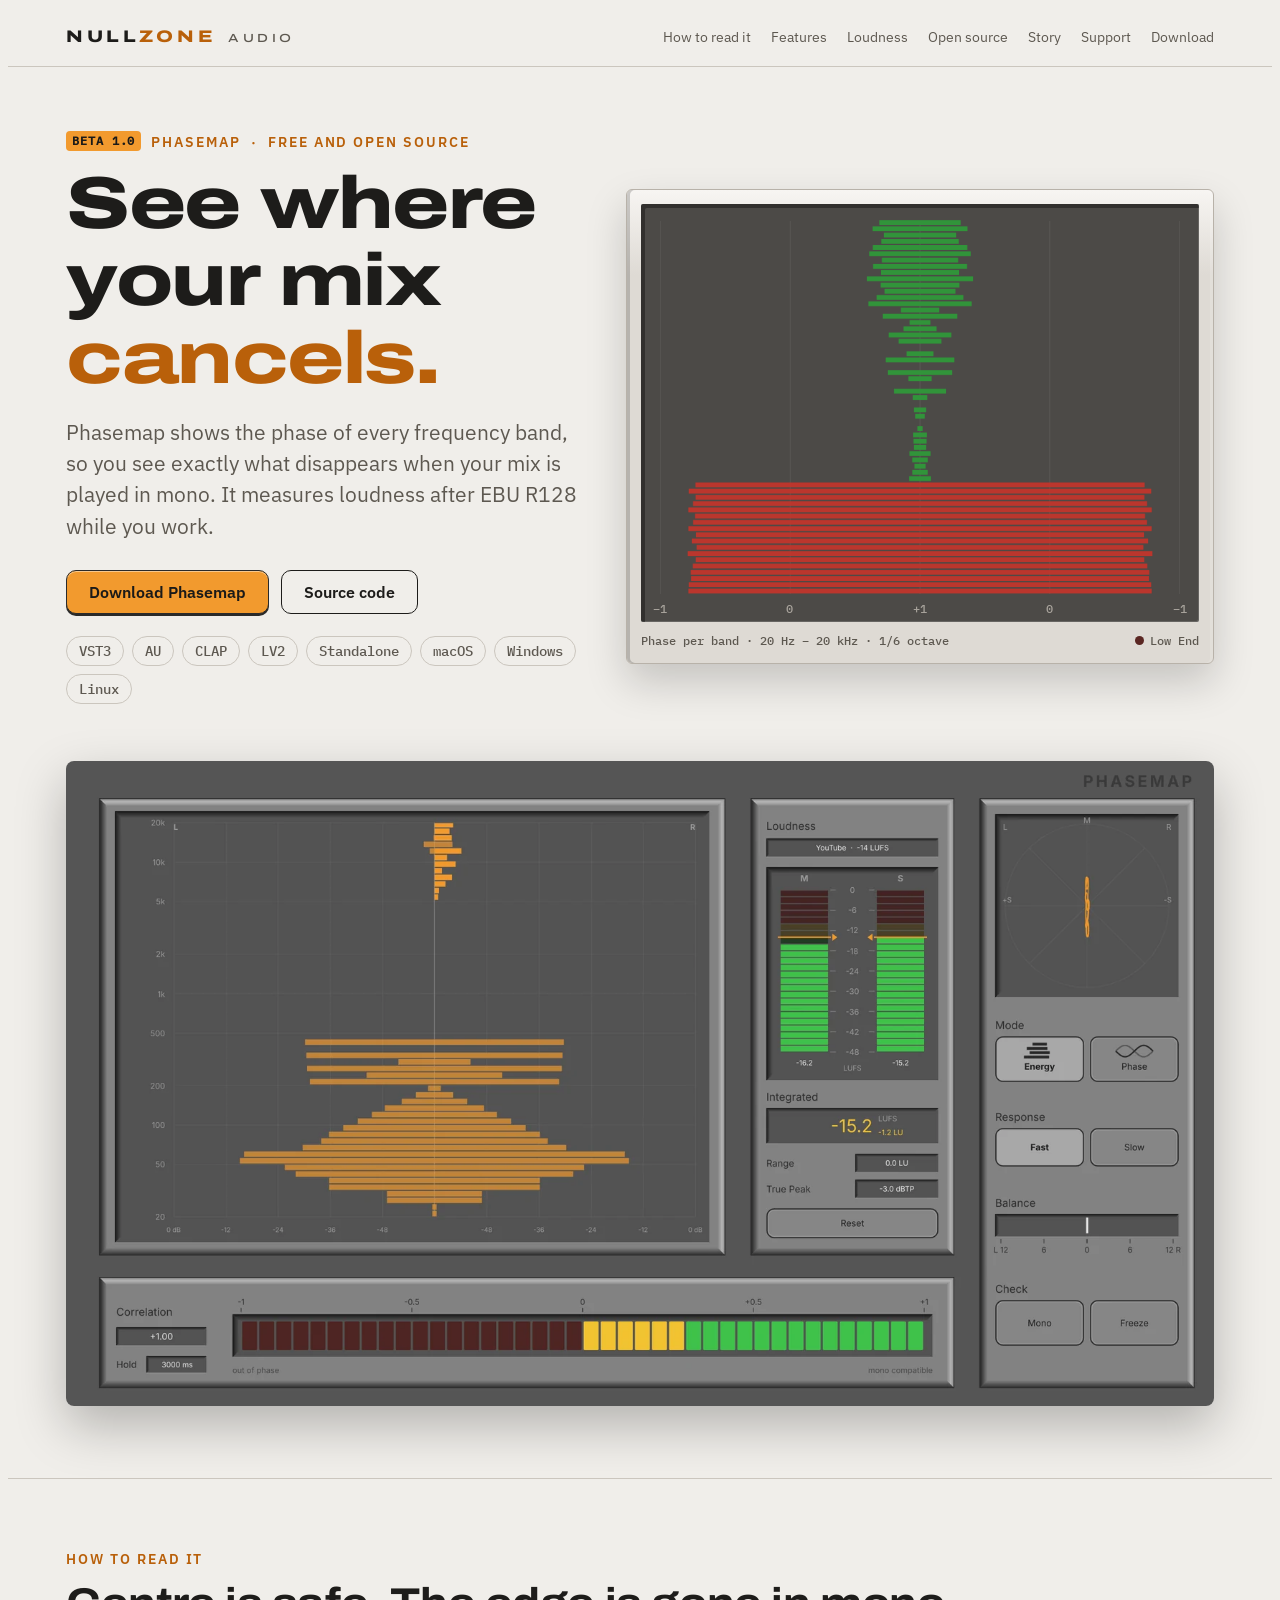
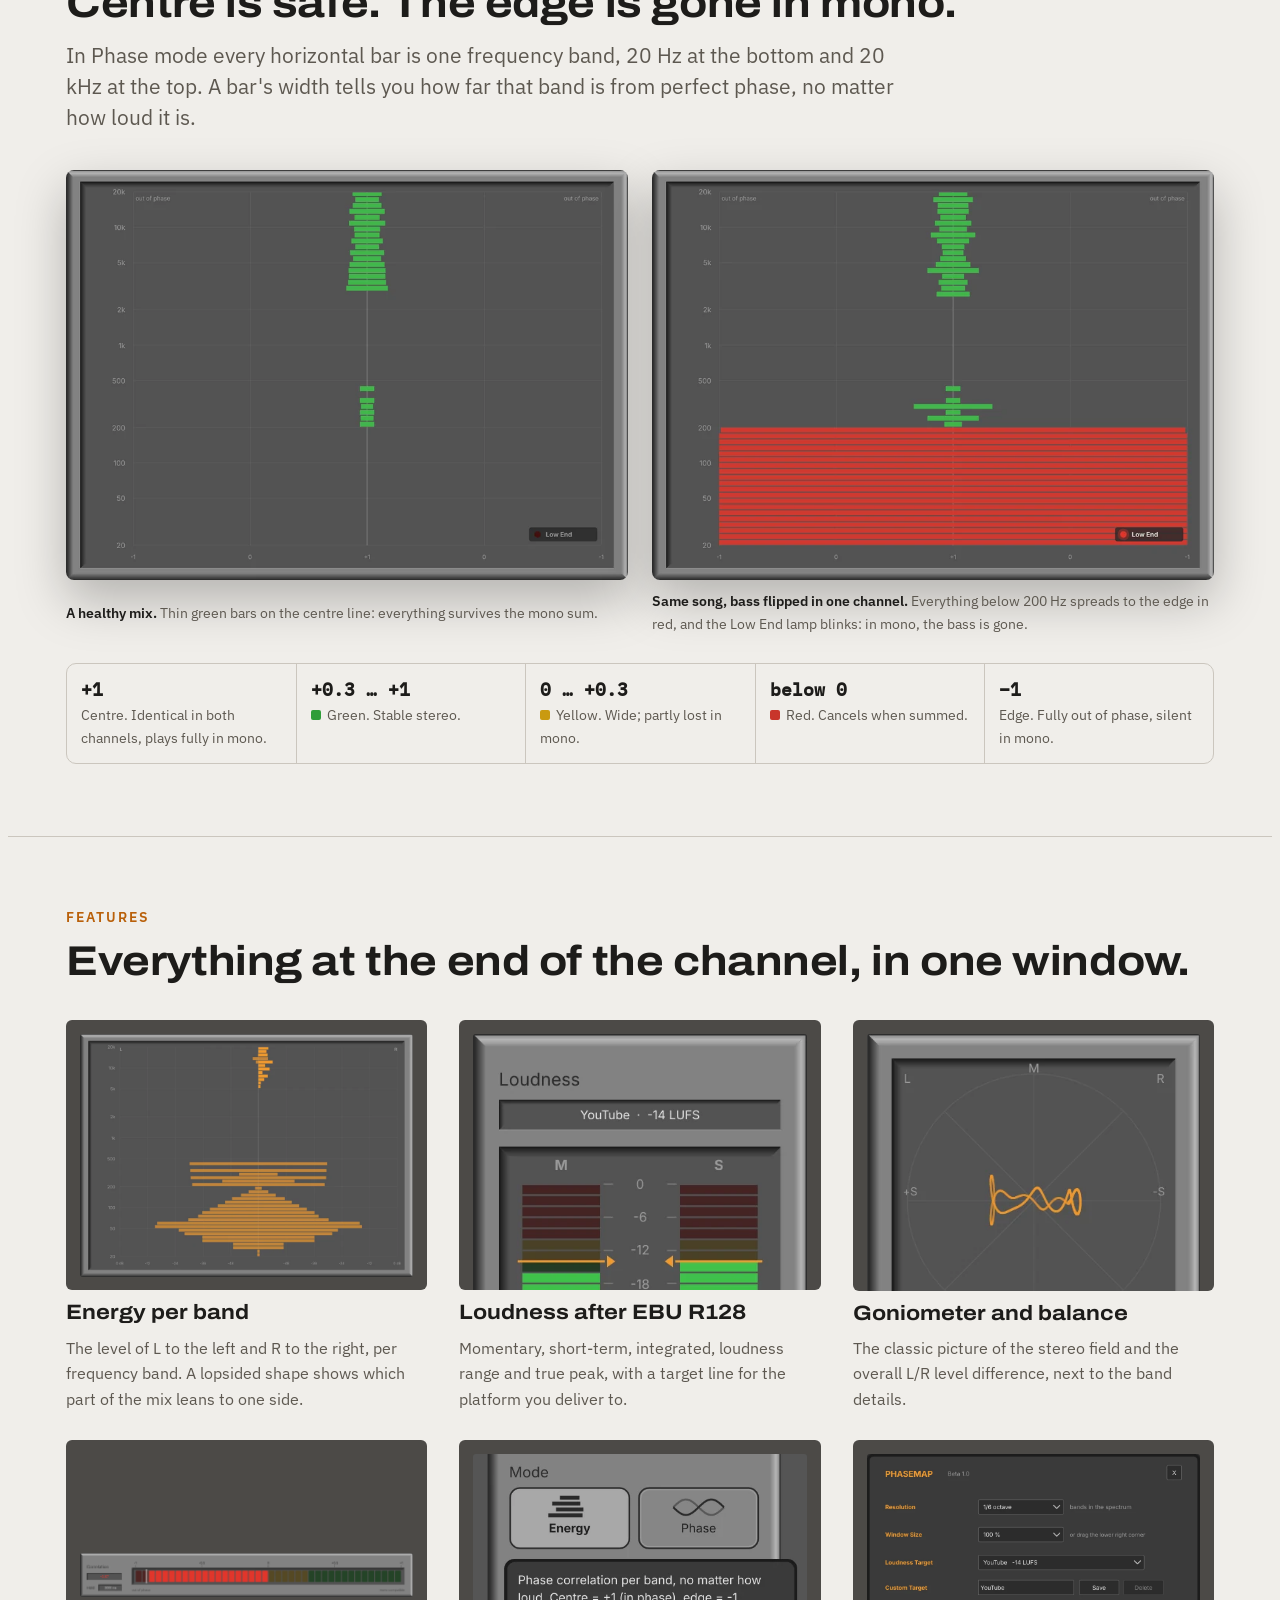
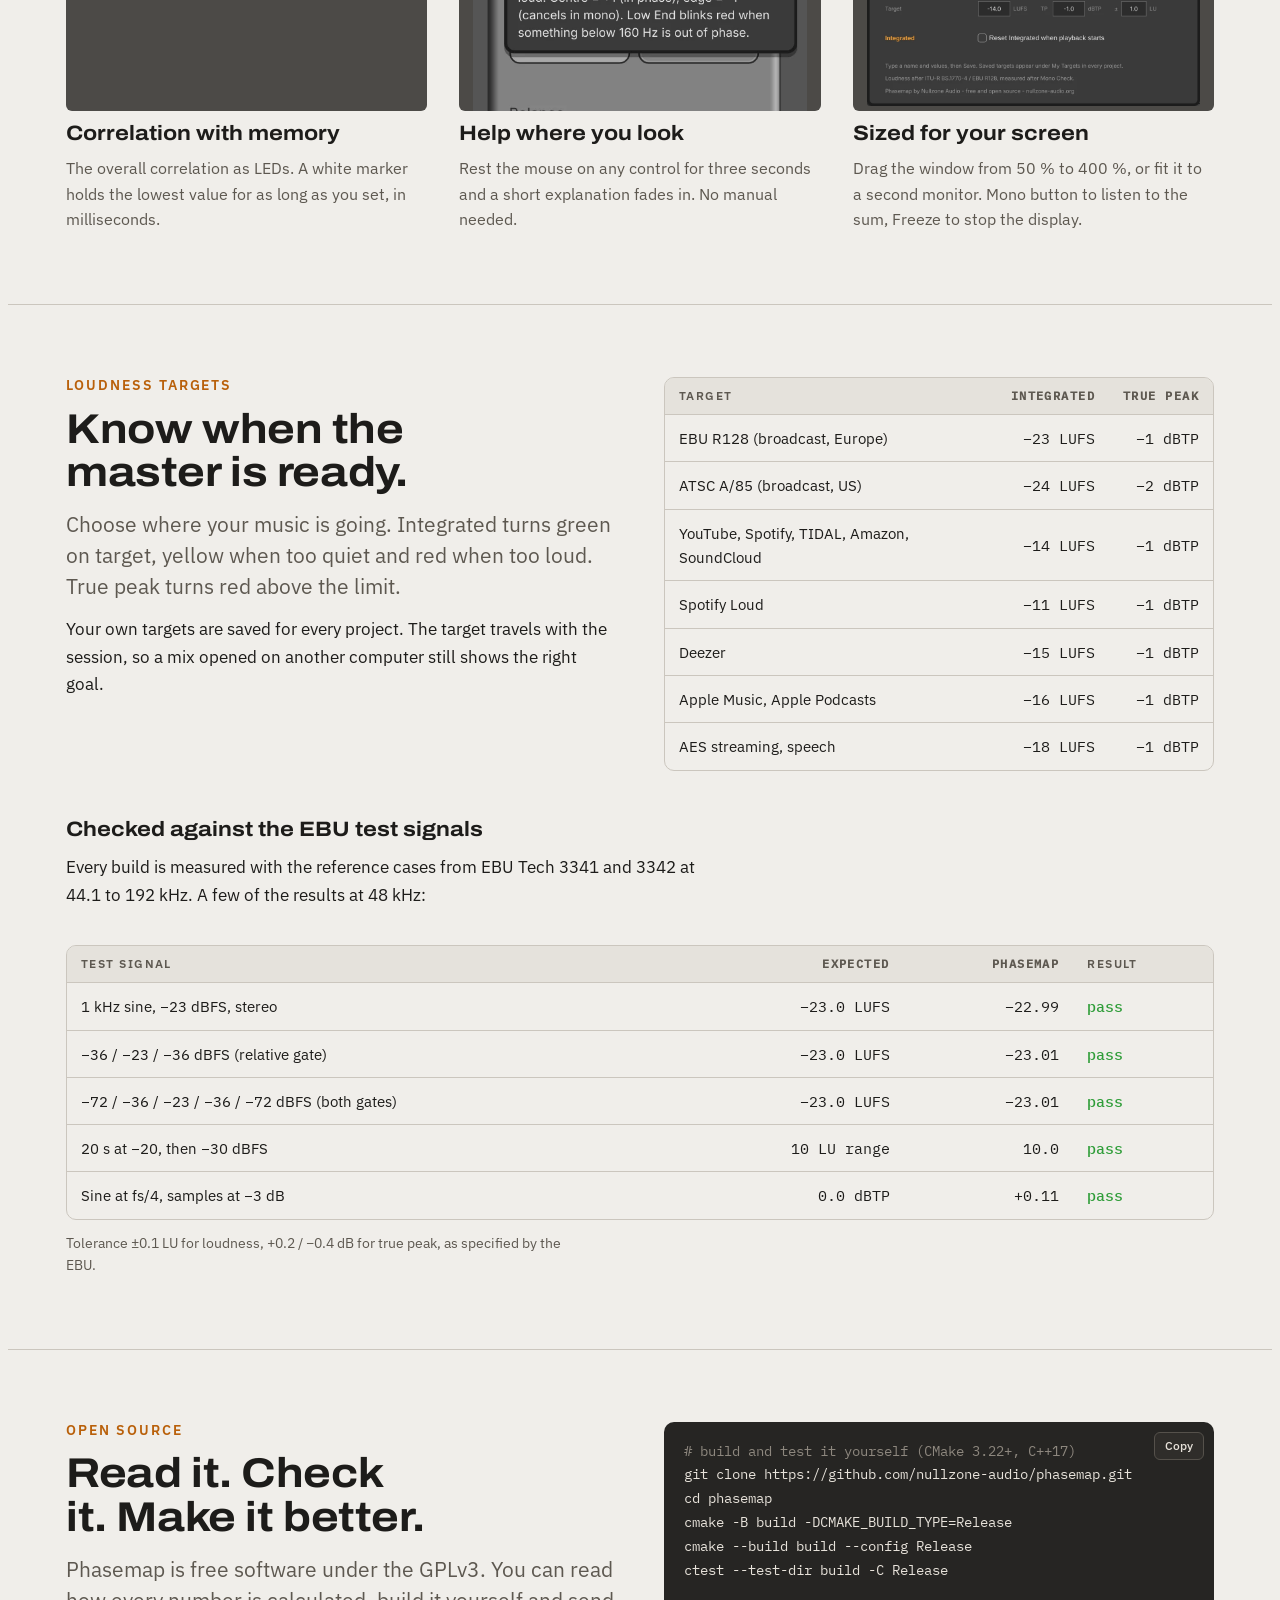
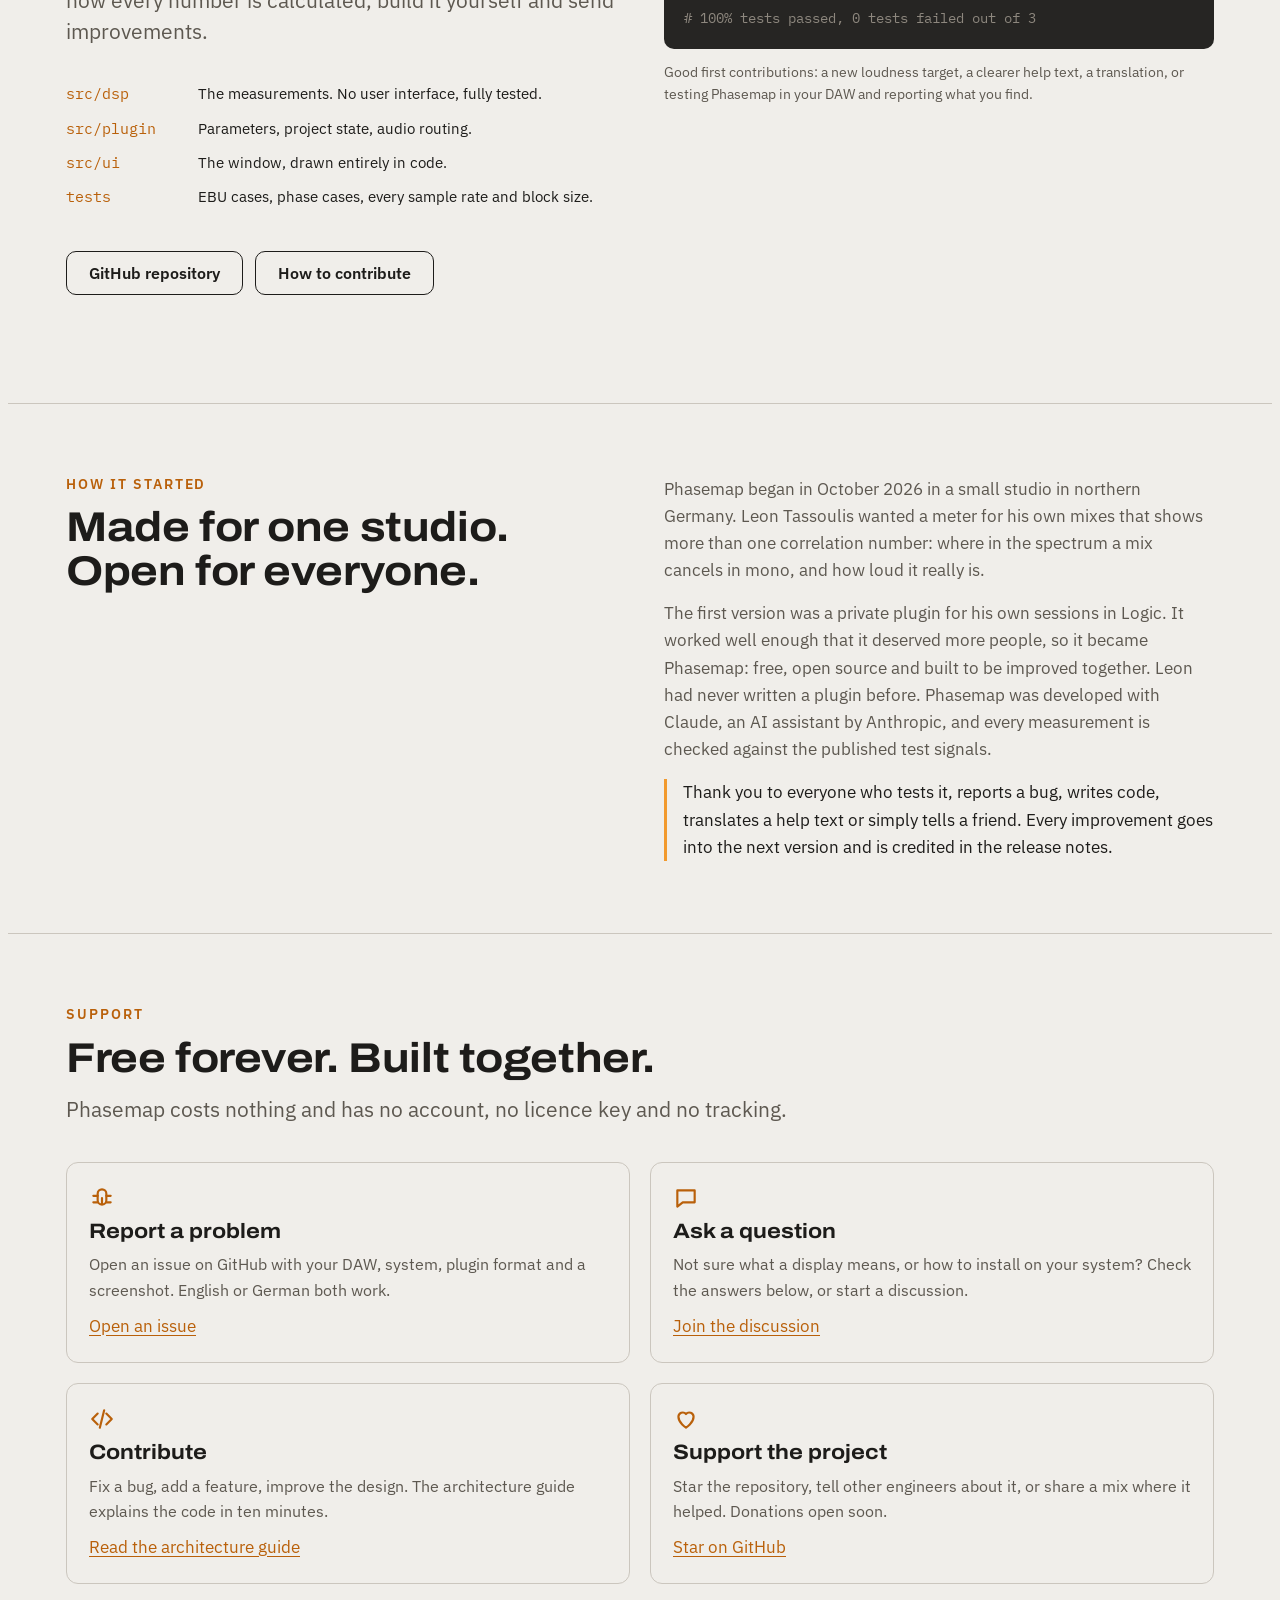
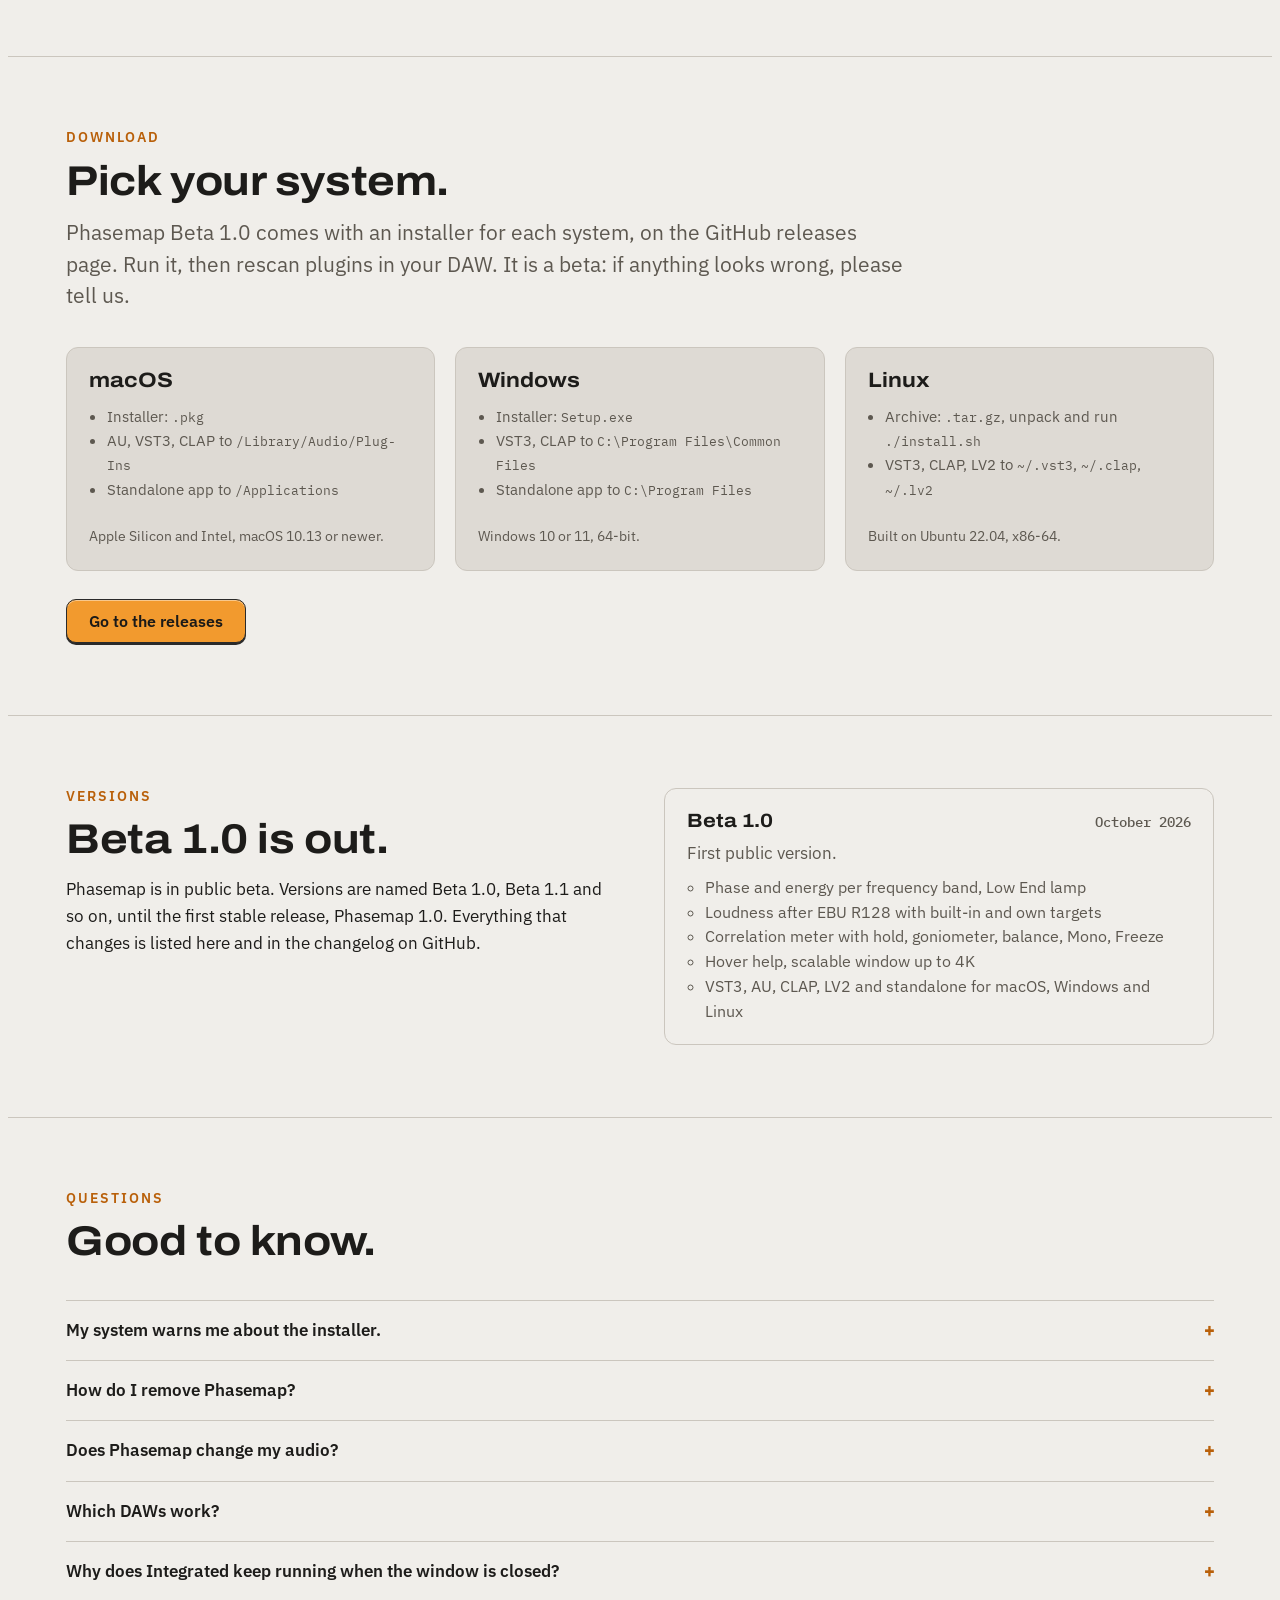
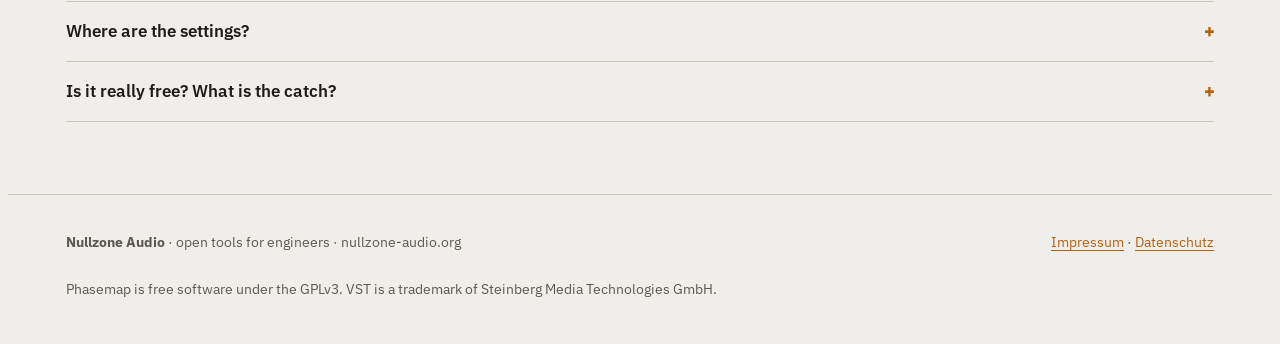
==== commit aa188cae: "Installers for macOS, Windows and Linux, release workflow - packaging/macos: .pkg with a checkbox pe" ====
--- a/website/index.html
+++ b/website/index.html
@@ -428,26 +428,26 @@
       <div class="section-head">
         <div class="eyebrow">Download</div>
         <h2>Pick your system.</h2>
-        <p class="lede">Phasemap Beta 1.0 is on the GitHub releases page. Copy the plugin into the folder below and rescan in your DAW. It is a beta: if anything looks wrong, please tell us.</p>
+        <p class="lede">Phasemap Beta 1.0 comes with an installer for each system, on the GitHub releases page. Run it, then rescan plugins in your DAW. It is a beta: if anything looks wrong, please tell us.</p>
       </div>
       <div class="downloads">
         <div class="os">
           <h3>macOS</h3>
-          <ul><li>AU: <code>/Library/Audio/Plug-Ins/Components</code></li><li>VST3: <code>/Library/Audio/Plug-Ins/VST3</code></li><li>CLAP: <code>/Library/Audio/Plug-Ins/CLAP</code></li></ul>
+          <ul><li>Installer: <code>.pkg</code></li><li>AU, VST3, CLAP to <code>/Library/Audio/<wbr>Plug-Ins</code></li><li>Standalone app to <code>/Applications</code></li></ul>
           <p class="note">Apple Silicon and Intel, macOS 10.13 or newer.</p>
         </div>
         <div class="os">
           <h3>Windows</h3>
-          <ul><li>VST3: <code>C:\Program Files\Common Files\VST3</code></li><li>CLAP: <code>C:\Program Files\Common Files\CLAP</code></li></ul>
+          <ul><li>Installer: <code>Setup.exe</code></li><li>VST3, CLAP to <code>C:\Program Files\<wbr>Common Files</code></li><li>Standalone app to <code>C:\Program Files</code></li></ul>
           <p class="note">Windows 10 or 11, 64-bit.</p>
         </div>
         <div class="os">
           <h3>Linux</h3>
-          <ul><li>VST3: <code>~/.vst3</code></li><li>CLAP: <code>~/.clap</code></li><li>LV2: <code>~/.lv2</code></li></ul>
+          <ul><li>Archive: <code>.tar.gz</code>, unpack and run <code>./install.sh</code></li><li>VST3, CLAP, LV2 to <code>~/.vst3</code>, <code>~/.clap</code>, <code>~/.lv2</code></li></ul>
           <p class="note">Built on Ubuntu 22.04, x86-64.</p>
         </div>
       </div>
-      <div class="actions"><a class="btn primary" href="https://github.com/nullzone-audio/phasemap/releases" target="_blank" rel="noopener">Go to the releases</a></div>
+      <div class="actions"><a class="btn primary" href="https://github.com/Nullzone-Audio/phasemap/releases/latest" target="_blank" rel="noopener">Go to the releases</a></div>
     </div>
   </section>
 
@@ -481,12 +481,13 @@
         <h2>Good to know.</h2>
       </div>
       <details>
-        <summary>macOS says the plugin is damaged or from an unidentified developer.</summary>
-        <p>The builds are not yet signed with an Apple developer certificate. After copying, run this once in Terminal (adjust the path for VST3 or CLAP):</p>
-        <div class="codeblock">
-<pre class="code" id="xattr-cmd">sudo xattr -dr com.apple.quarantine /Library/Audio/Plug-Ins/Components/Phasemap.component</pre>
-          <button class="copy" type="button" data-copy="xattr-cmd">Copy</button>
-        </div>
+        <summary>My system warns me about the installer.</summary>
+        <p>The installers are not yet signed with a paid developer certificate, so your system asks once whether you trust them. The code is open, and every installer is built automatically on GitHub from that code.</p>
+        <p><b>macOS:</b> if the .pkg "cannot be opened", go to System Settings &rarr; Privacy &amp; Security, scroll down and click <b>Open Anyway</b>. <b>Windows:</b> if SmartScreen says "Windows protected your PC", click <b>More info</b> &rarr; <b>Run anyway</b>.</p>
+      </details>
+      <details>
+        <summary>How do I remove Phasemap?</summary>
+        <p><b>macOS:</b> delete <code>Phasemap.component</code>, <code>Phasemap.vst3</code> and <code>Phasemap.clap</code> from the folders under /Library/Audio/Plug-Ins, and the app. <b>Windows:</b> Settings &rarr; Apps &rarr; Phasemap &rarr; Uninstall. <b>Linux:</b> run <code>./uninstall.sh</code> from the unpacked folder.</p>
       </details>
       <details>
         <summary>Does Phasemap change my audio?</summary>
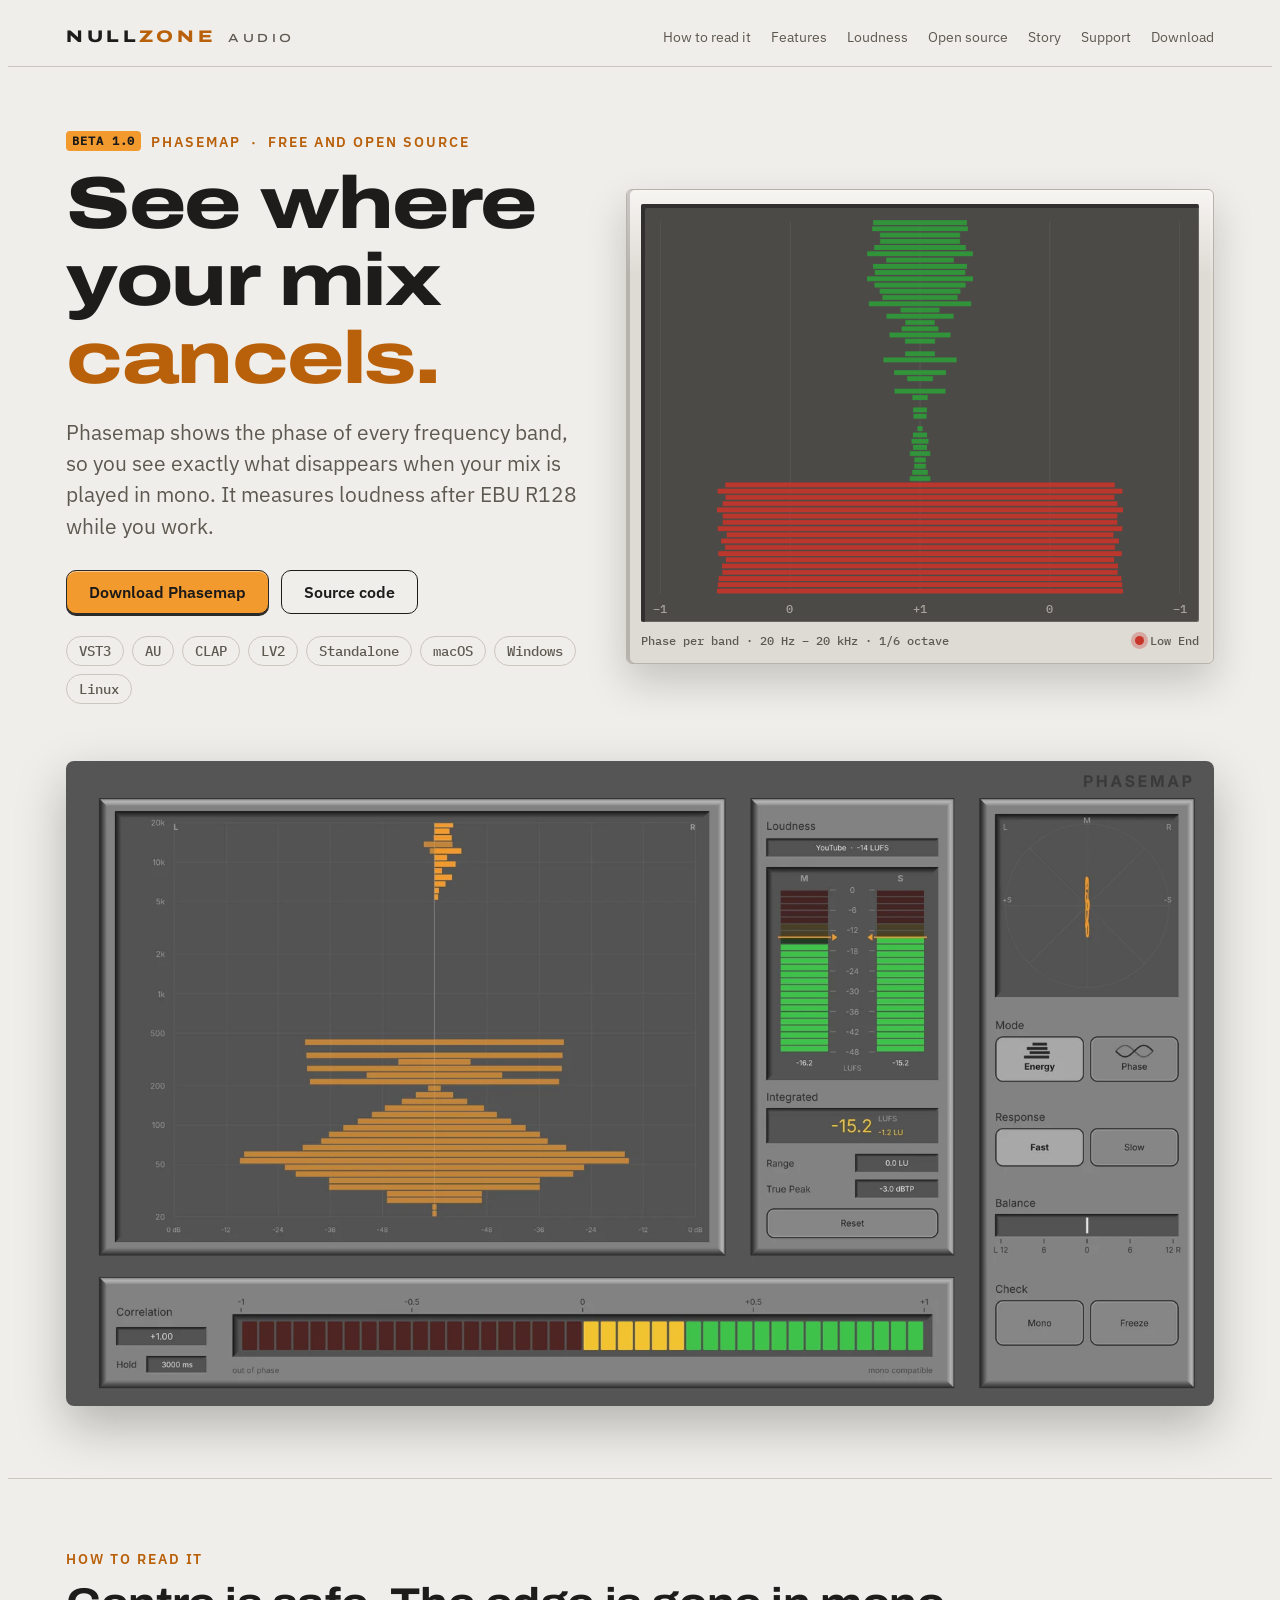
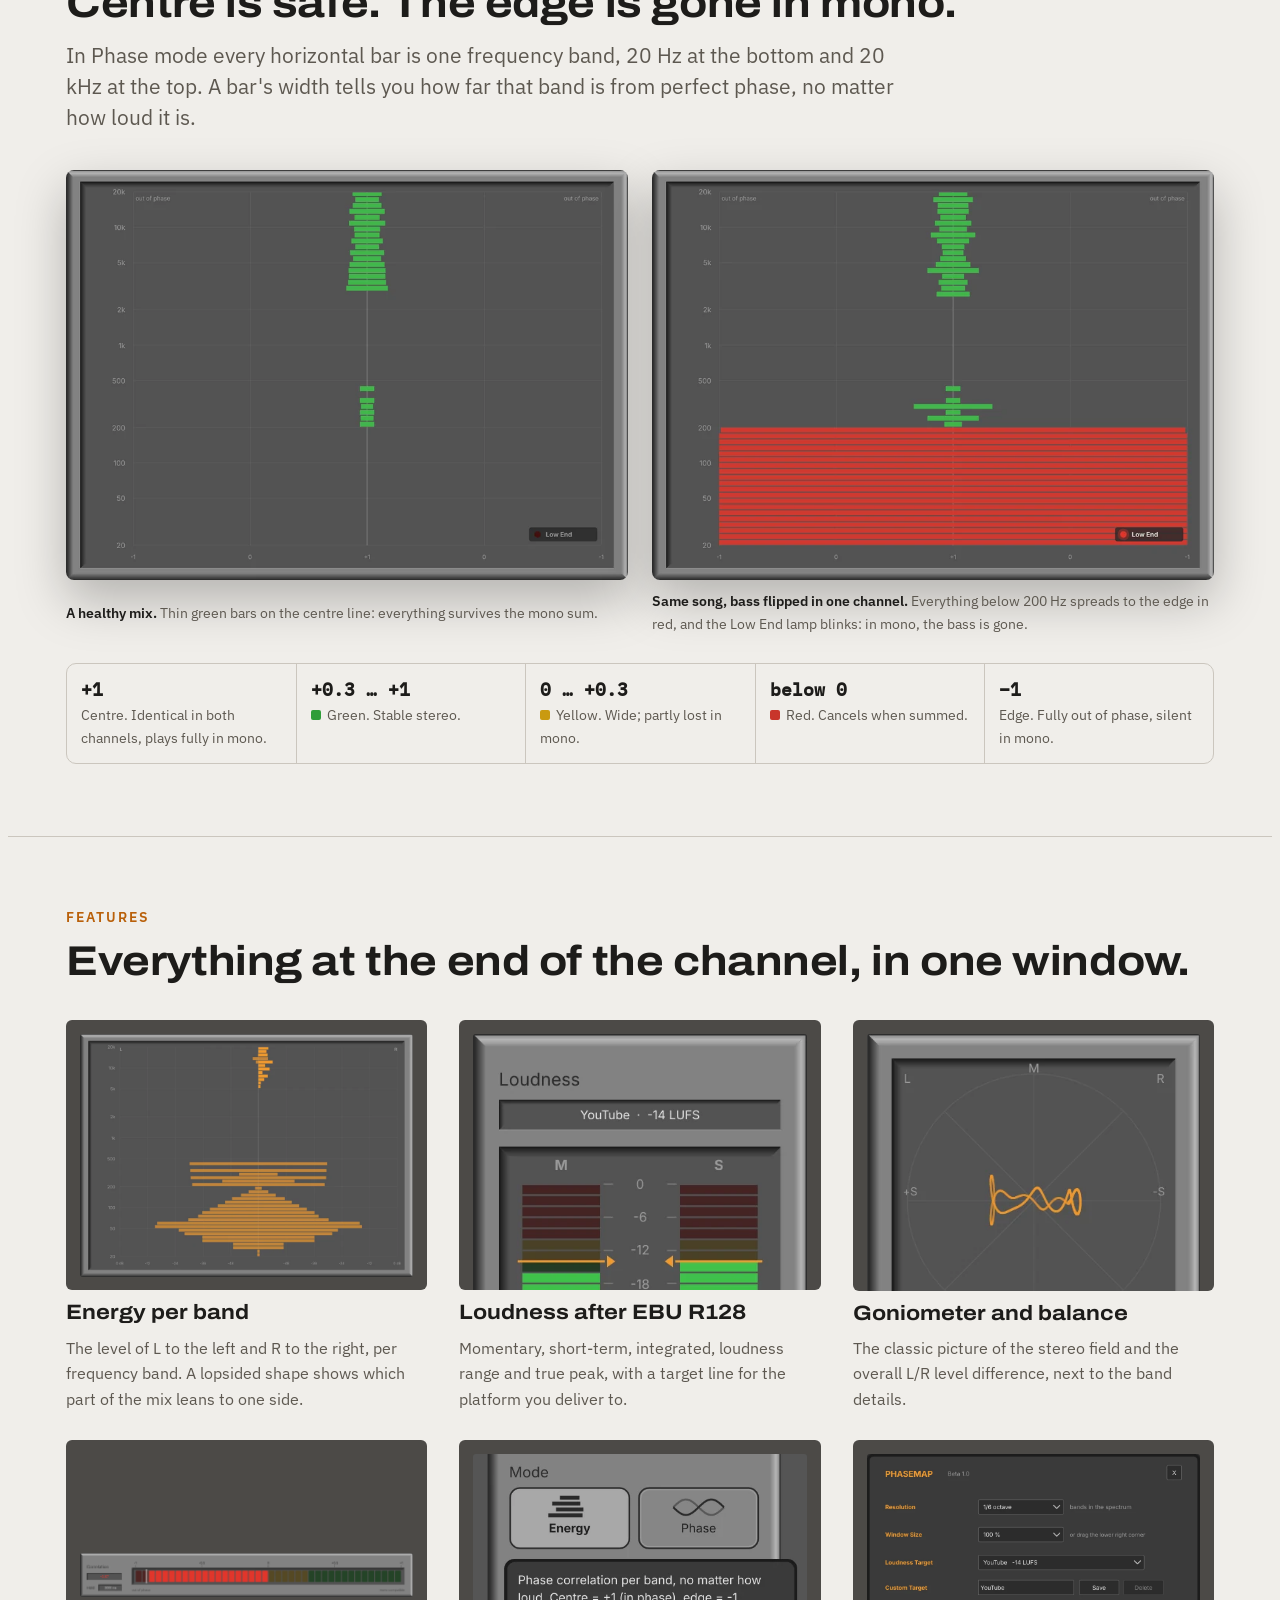
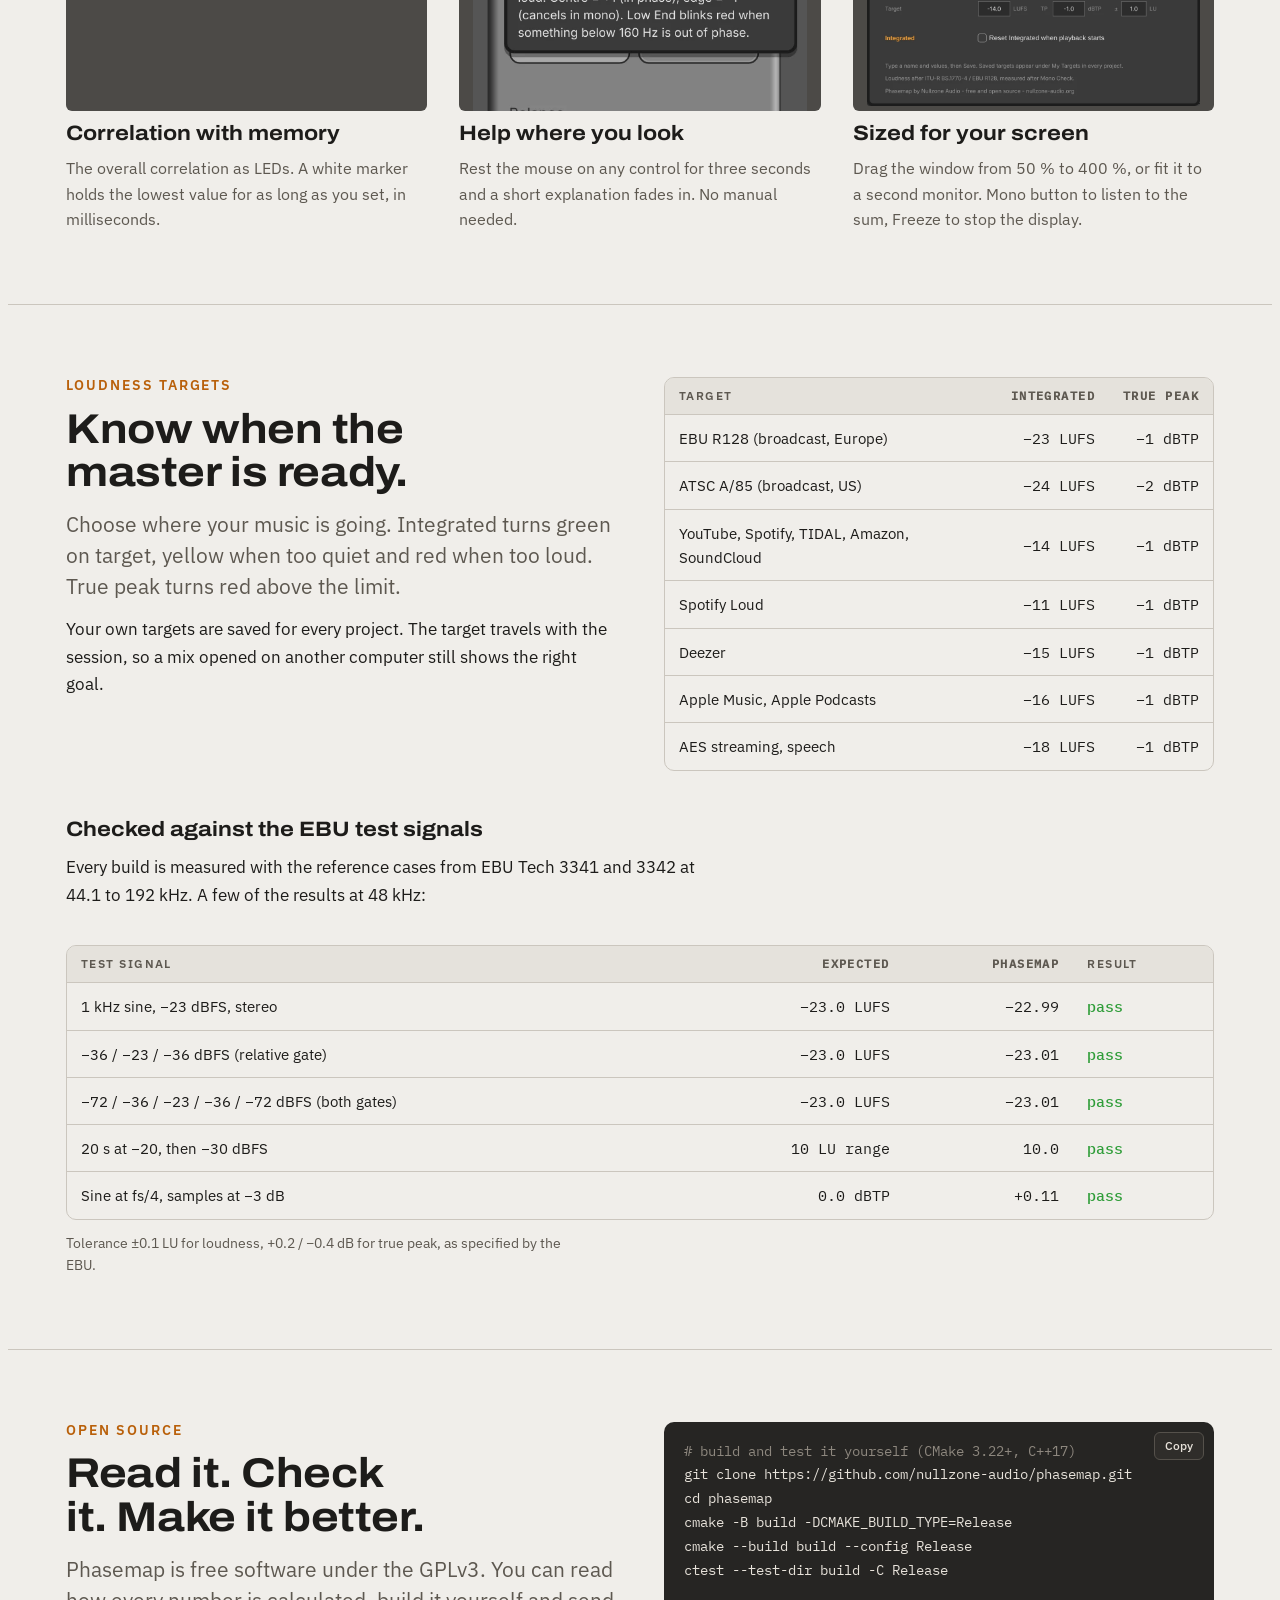
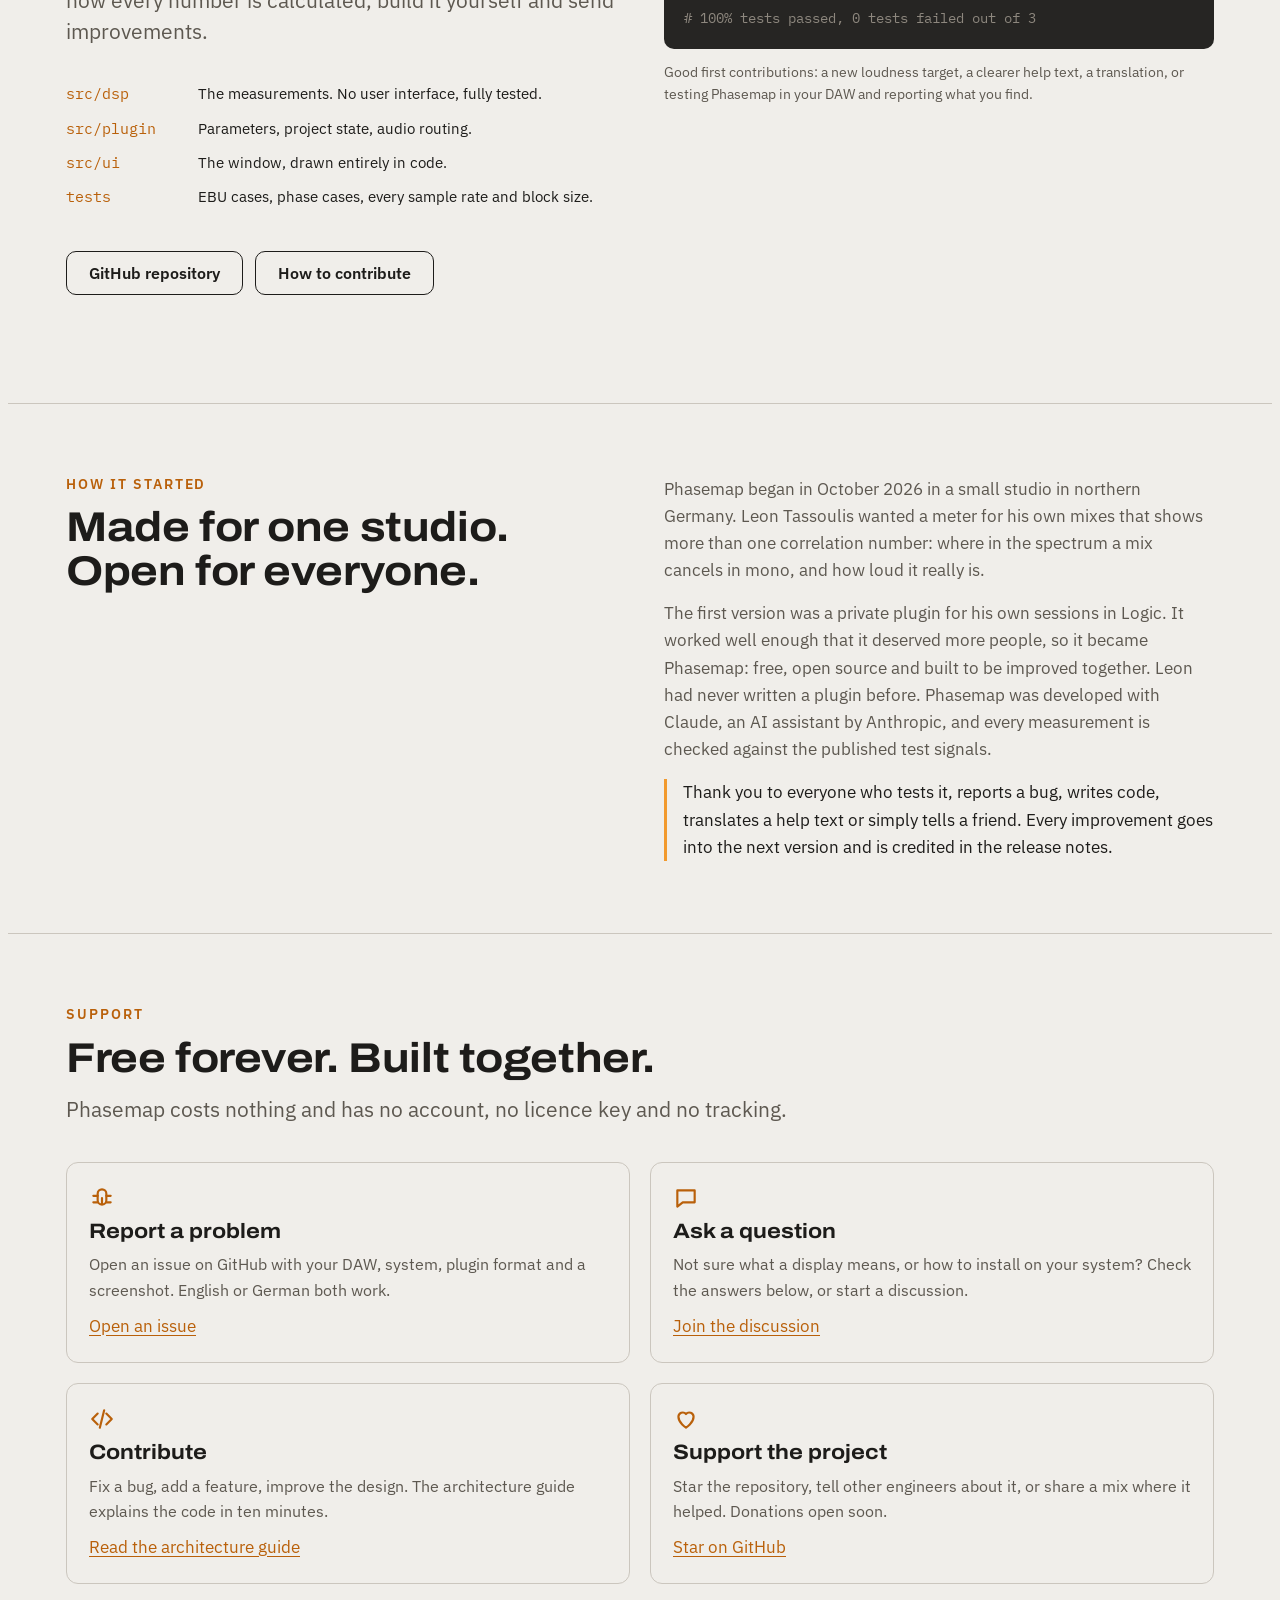
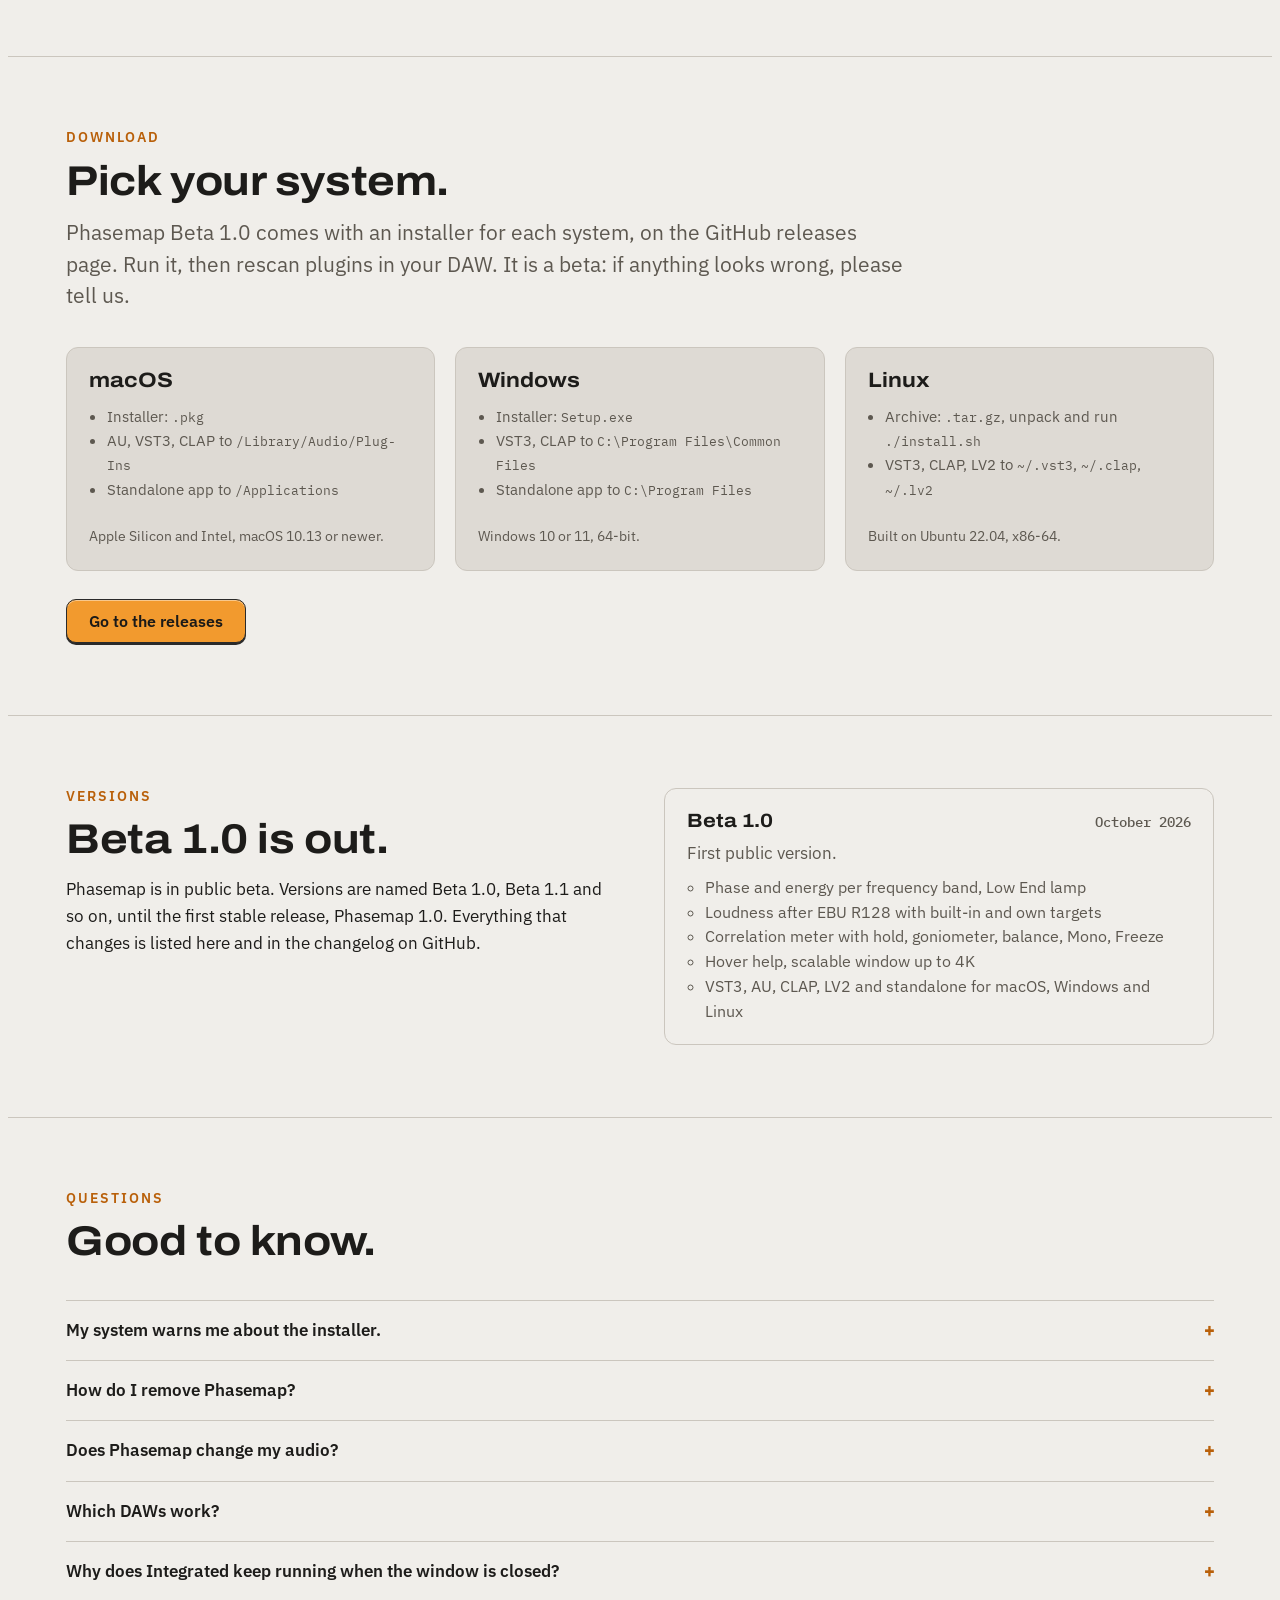
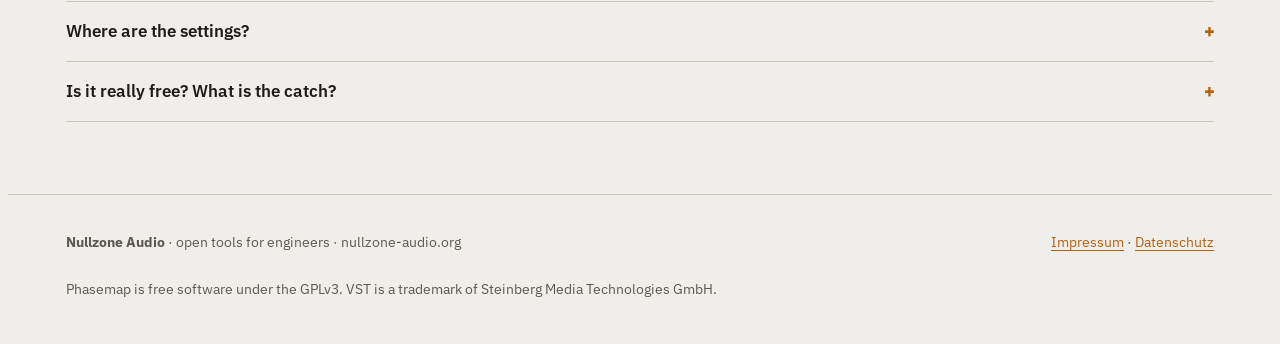
==== commit bcd04ff2: "Download links: point to the releases page (releases/latest skips beta versions) Co-Authored-By: Cla" ====
--- a/website/index.html
+++ b/website/index.html
@@ -447,7 +447,7 @@
           <p class="note">Built on Ubuntu 22.04, x86-64.</p>
         </div>
       </div>
-      <div class="actions"><a class="btn primary" href="https://github.com/Nullzone-Audio/phasemap/releases/latest" target="_blank" rel="noopener">Go to the releases</a></div>
+      <div class="actions"><a class="btn primary" href="https://github.com/Nullzone-Audio/phasemap/releases" target="_blank" rel="noopener">Go to the releases</a></div>
     </div>
   </section>
 
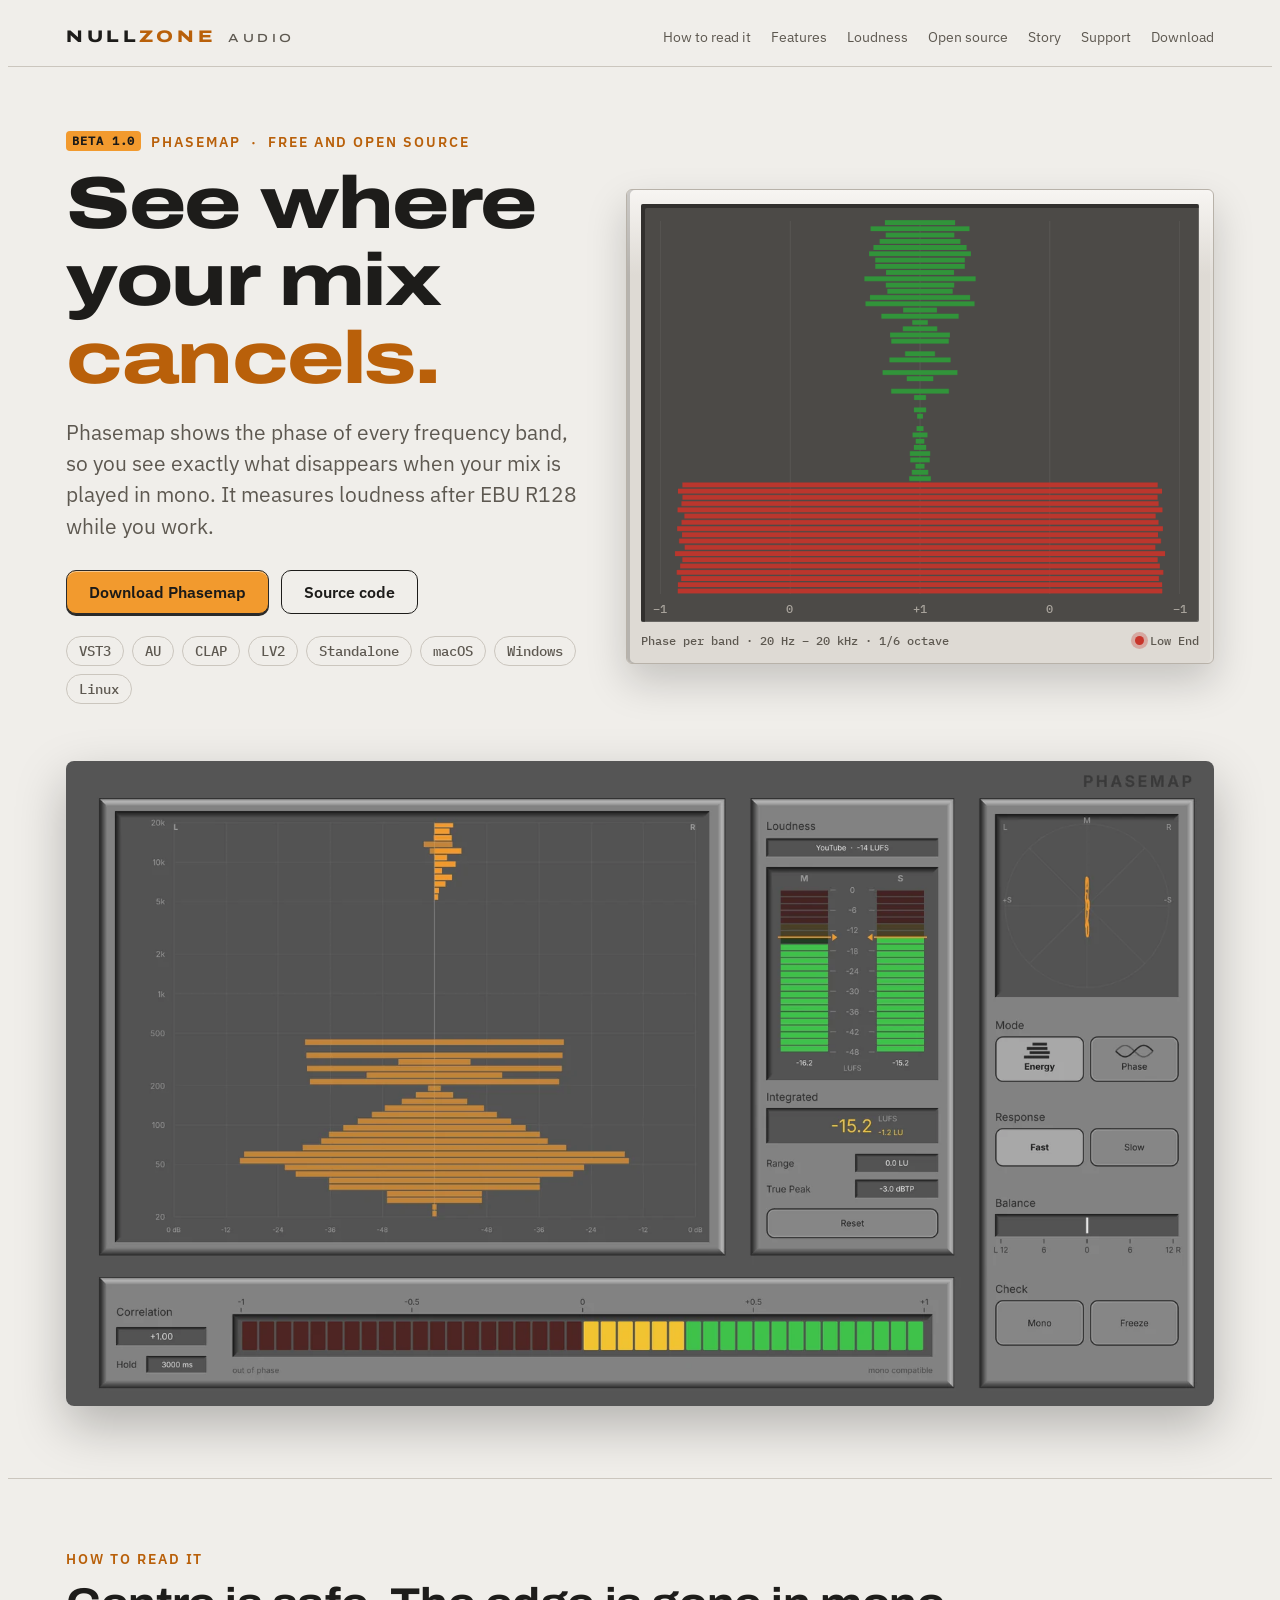
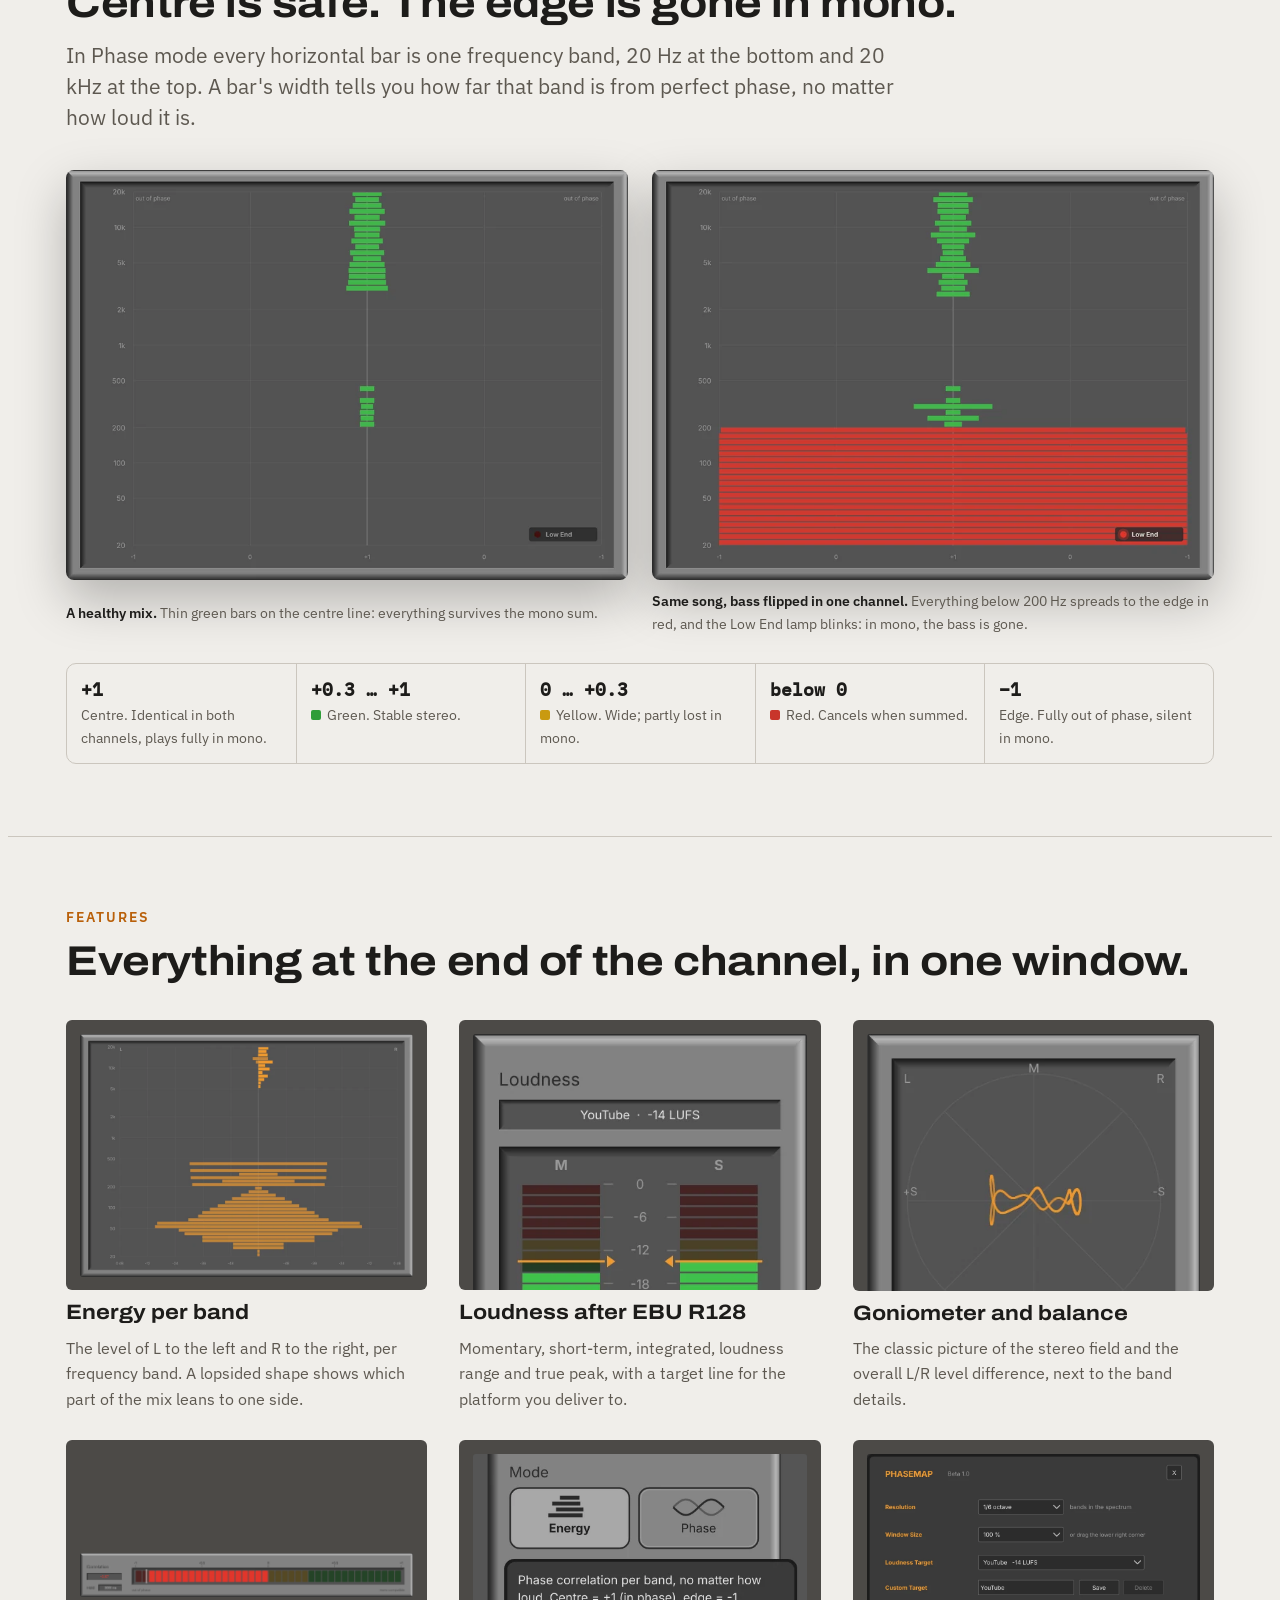
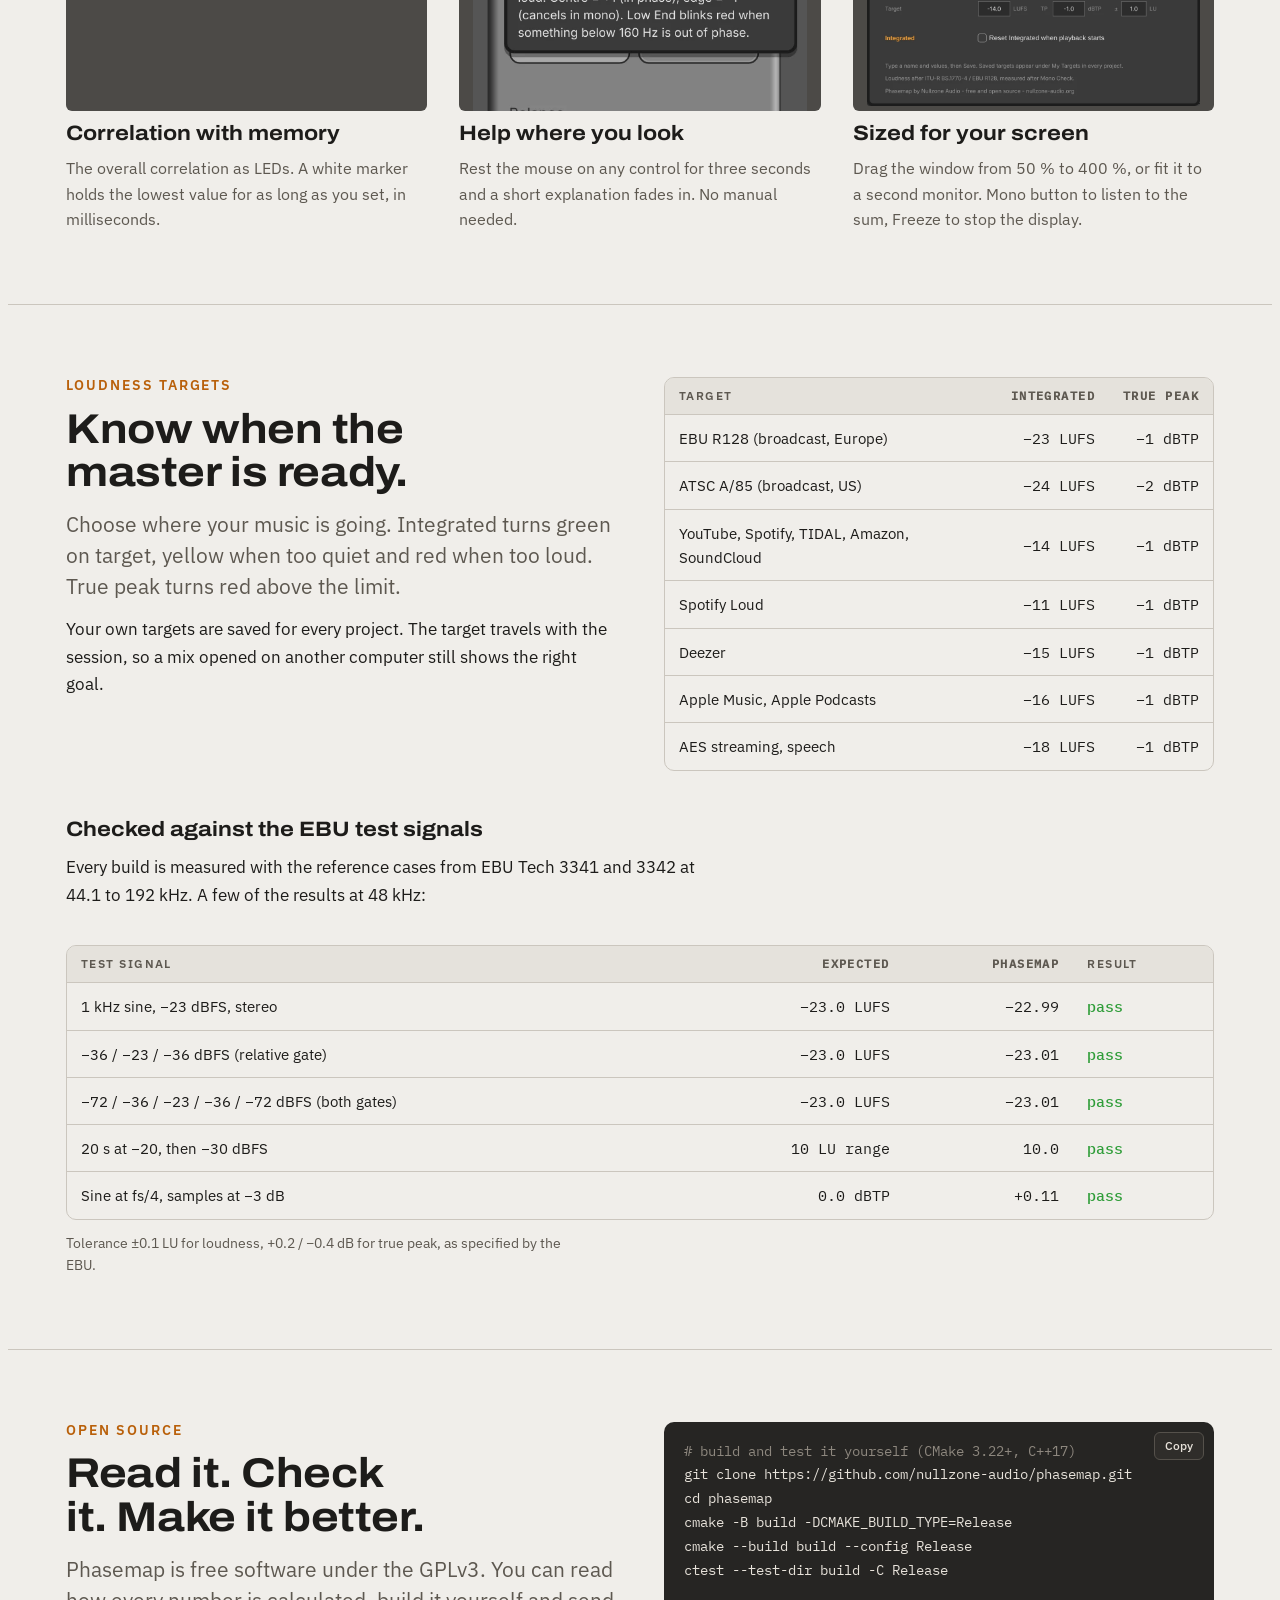
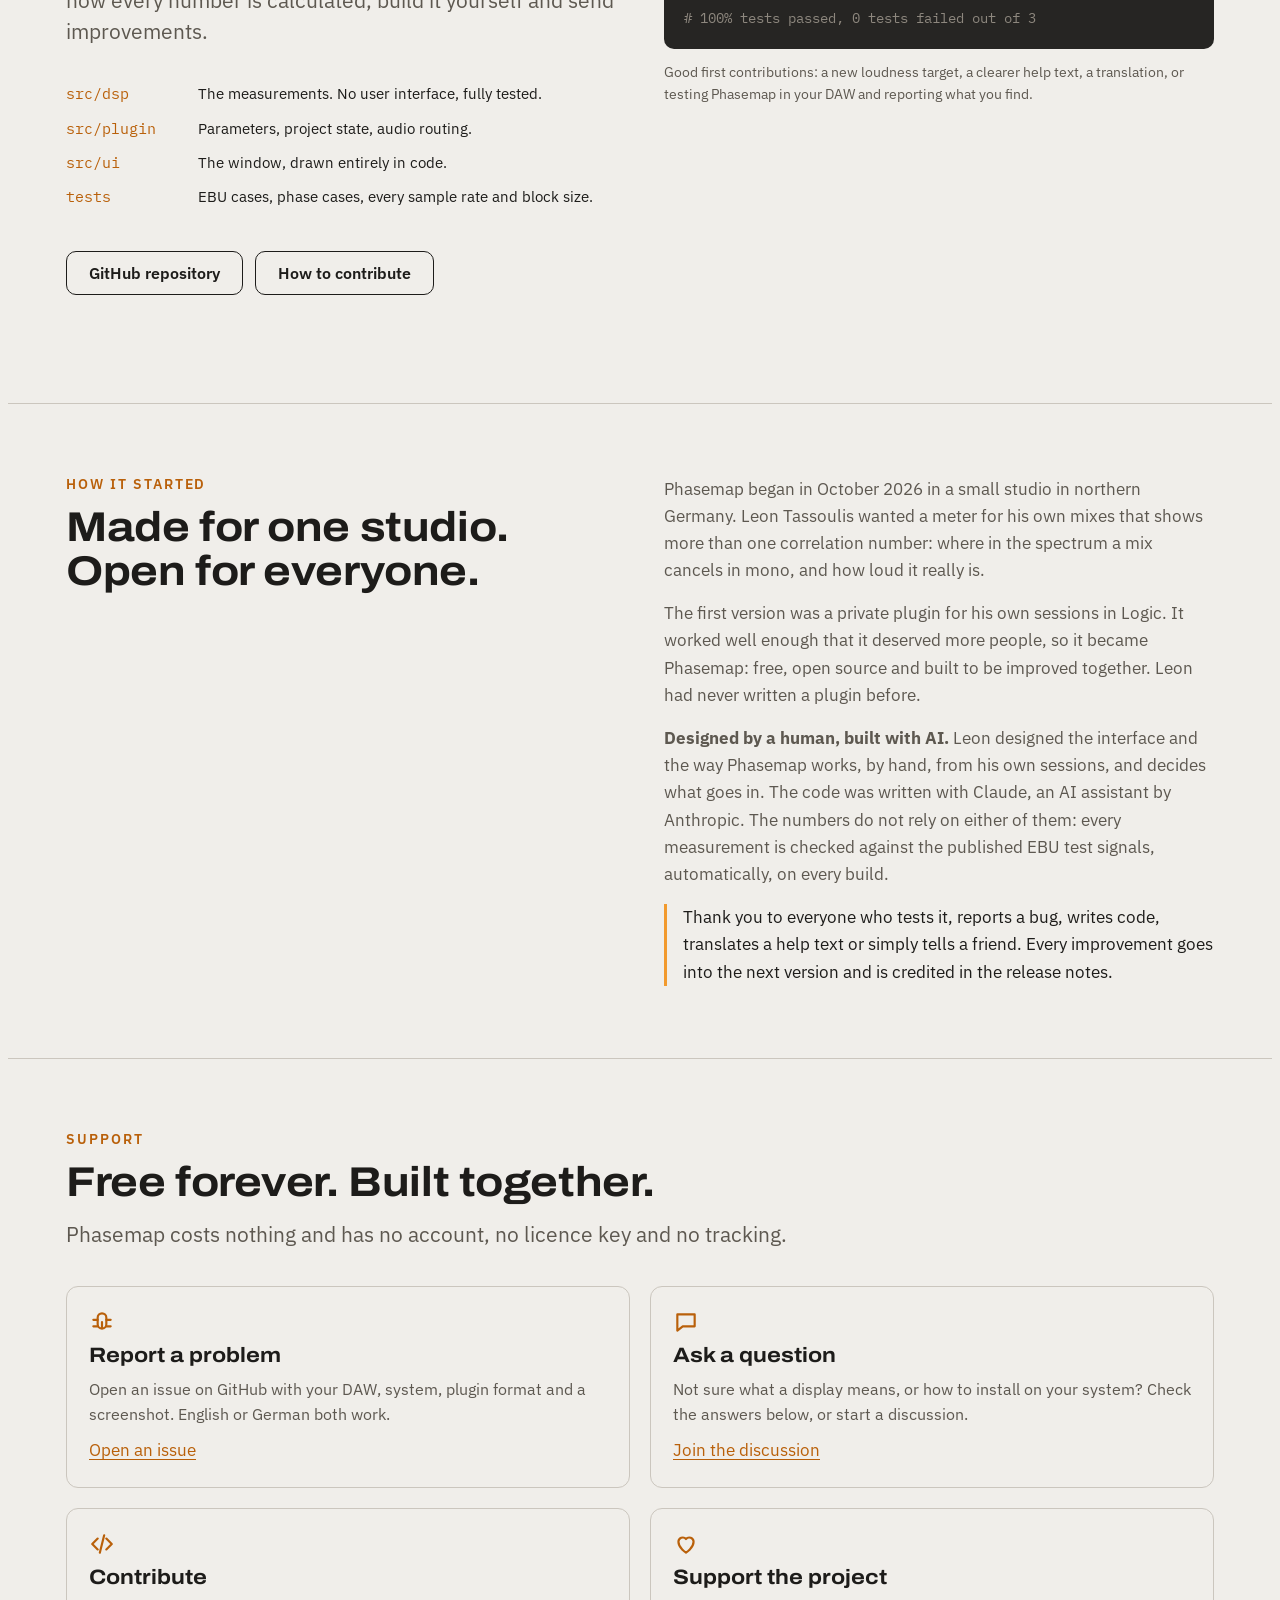
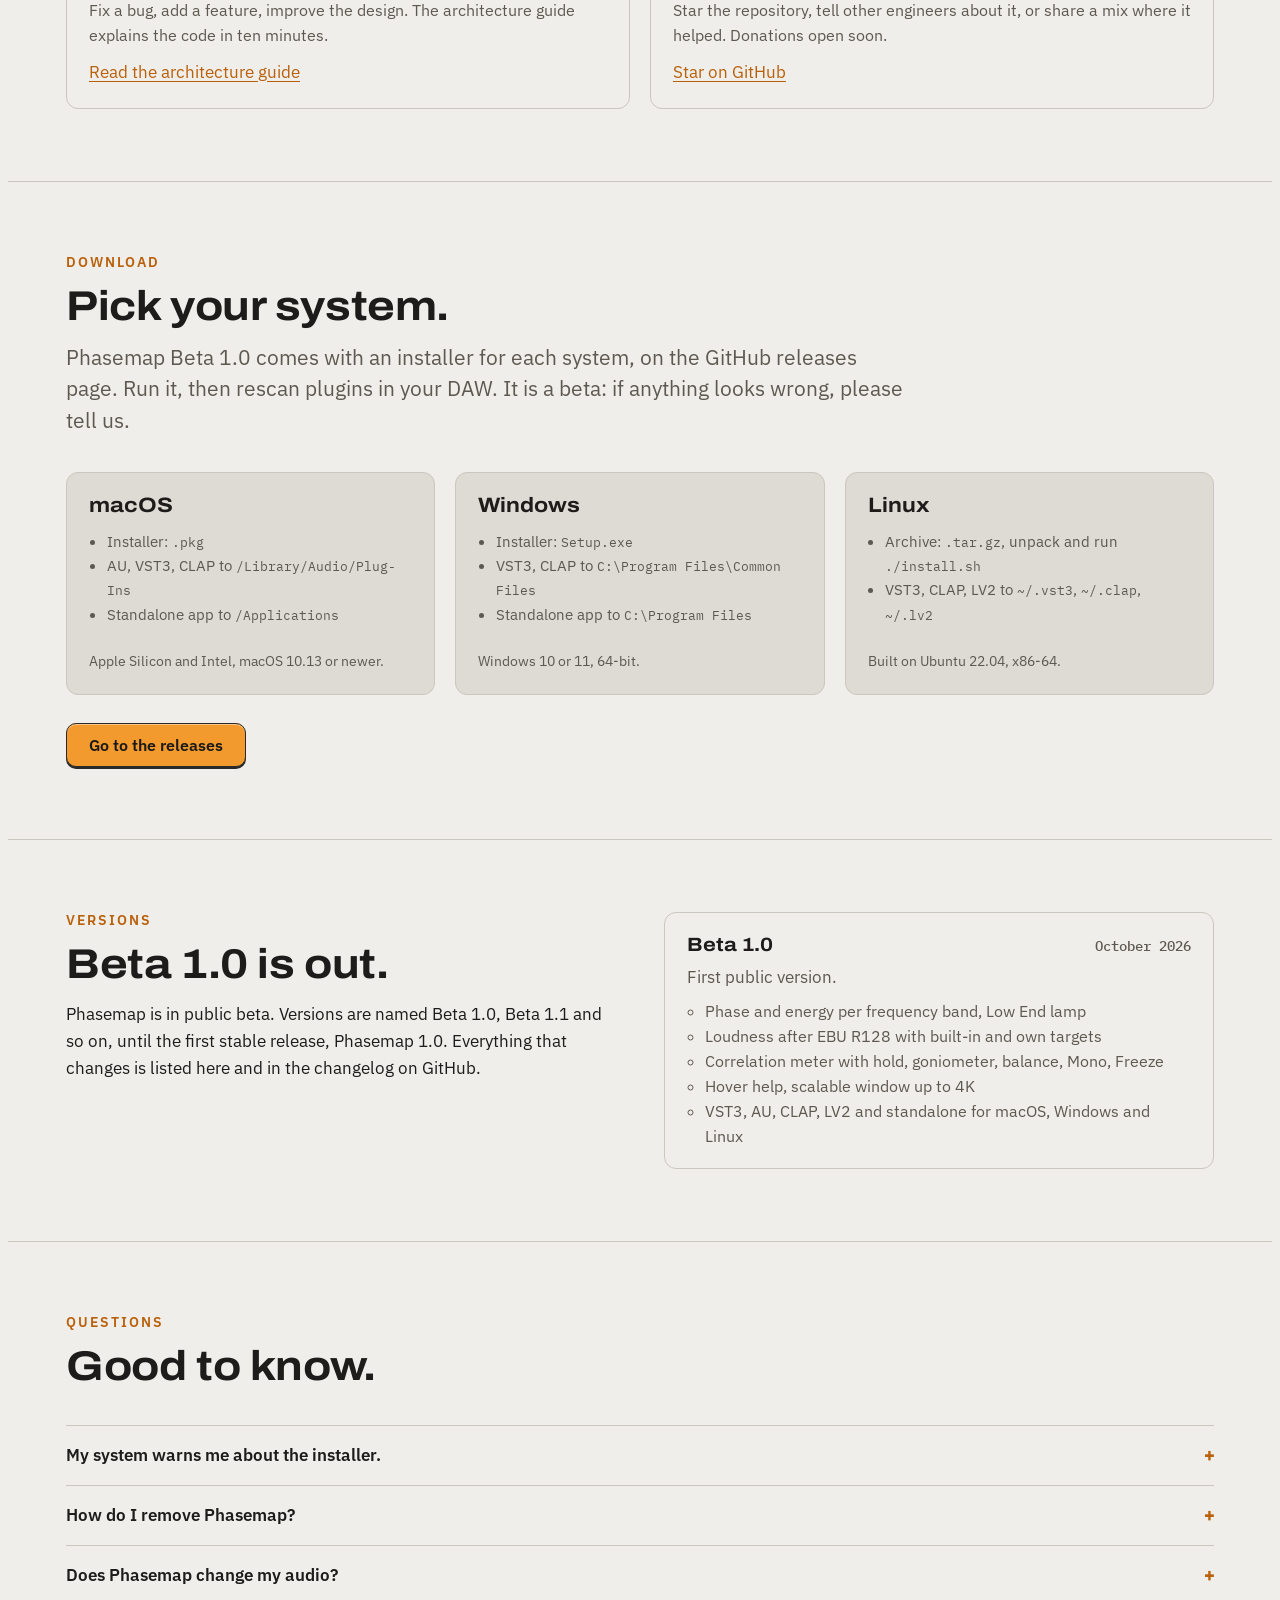
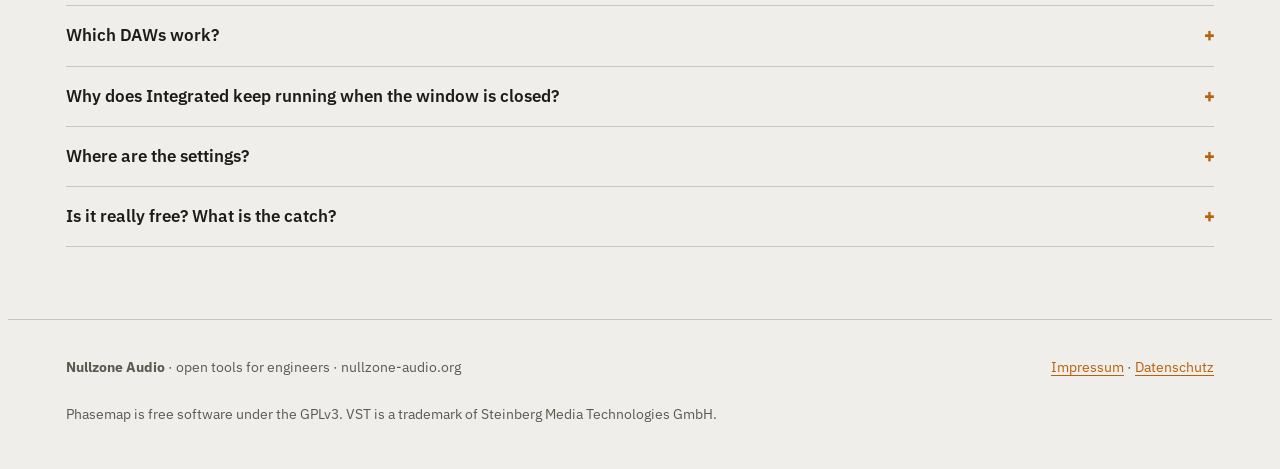
==== commit 256ecef3: "Who does what: designed by Leon, code written with Claude, measurements verified on every build Co-A" ====
--- a/website/index.html
+++ b/website/index.html
@@ -381,7 +381,8 @@
       </div>
       <div class="story">
         <p>Phasemap began in October 2026 in a small studio in northern Germany. Leon Tassoulis wanted a meter for his own mixes that shows more than one correlation number: where in the spectrum a mix cancels in mono, and how loud it really is.</p>
-        <p>The first version was a private plugin for his own sessions in Logic. It worked well enough that it deserved more people, so it became Phasemap: free, open source and built to be improved together. Leon had never written a plugin before. Phasemap was developed with Claude, an AI assistant by Anthropic, and every measurement is checked against the published test signals.</p>
+        <p>The first version was a private plugin for his own sessions in Logic. It worked well enough that it deserved more people, so it became Phasemap: free, open source and built to be improved together. Leon had never written a plugin before.</p>
+        <p><b>Designed by a human, built with AI.</b> Leon designed the interface and the way Phasemap works, by hand, from his own sessions, and decides what goes in. The code was written with Claude, an AI assistant by Anthropic. The numbers do not rely on either of them: every measurement is checked against the published EBU test signals, automatically, on every build.</p>
         <p class="thanks">Thank you to everyone who tests it, reports a bug, writes code, translates a help text or simply tells a friend. Every improvement goes into the next version and is credited in the release notes.</p>
       </div>
     </div>
